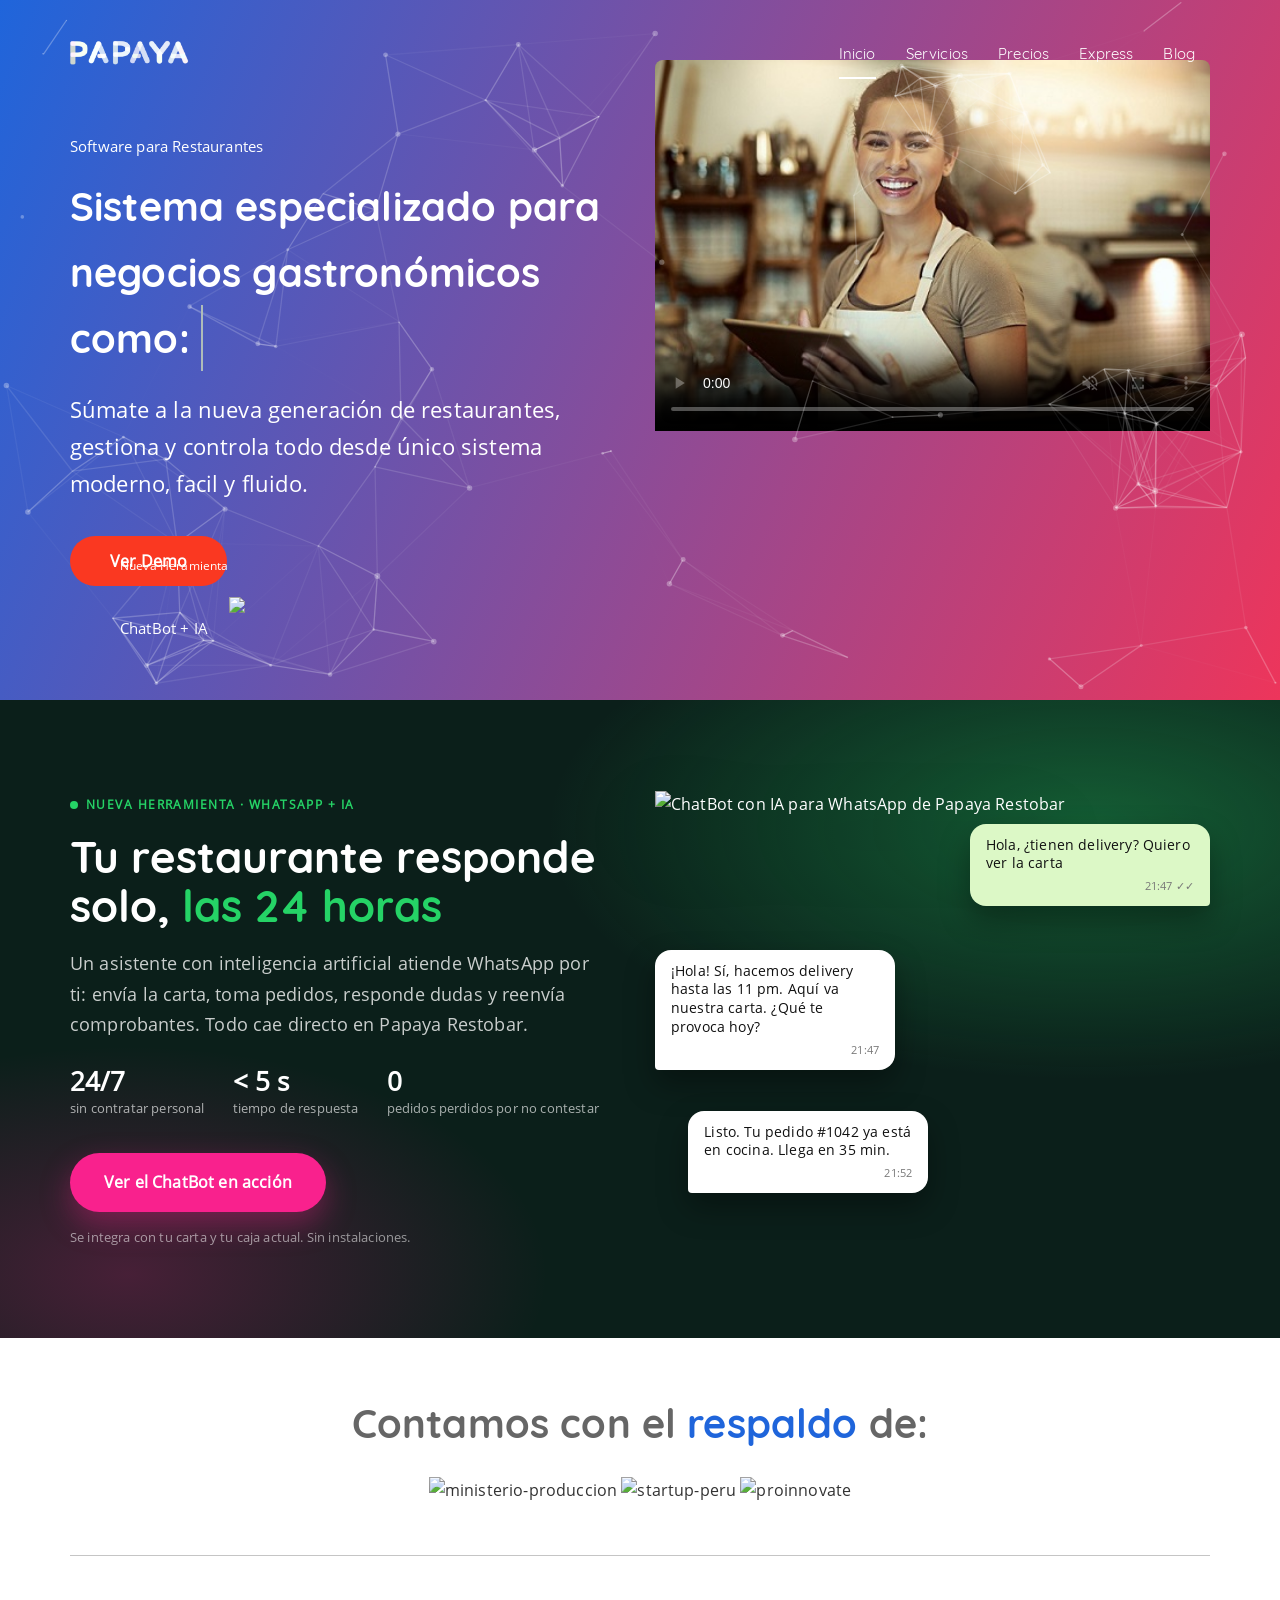
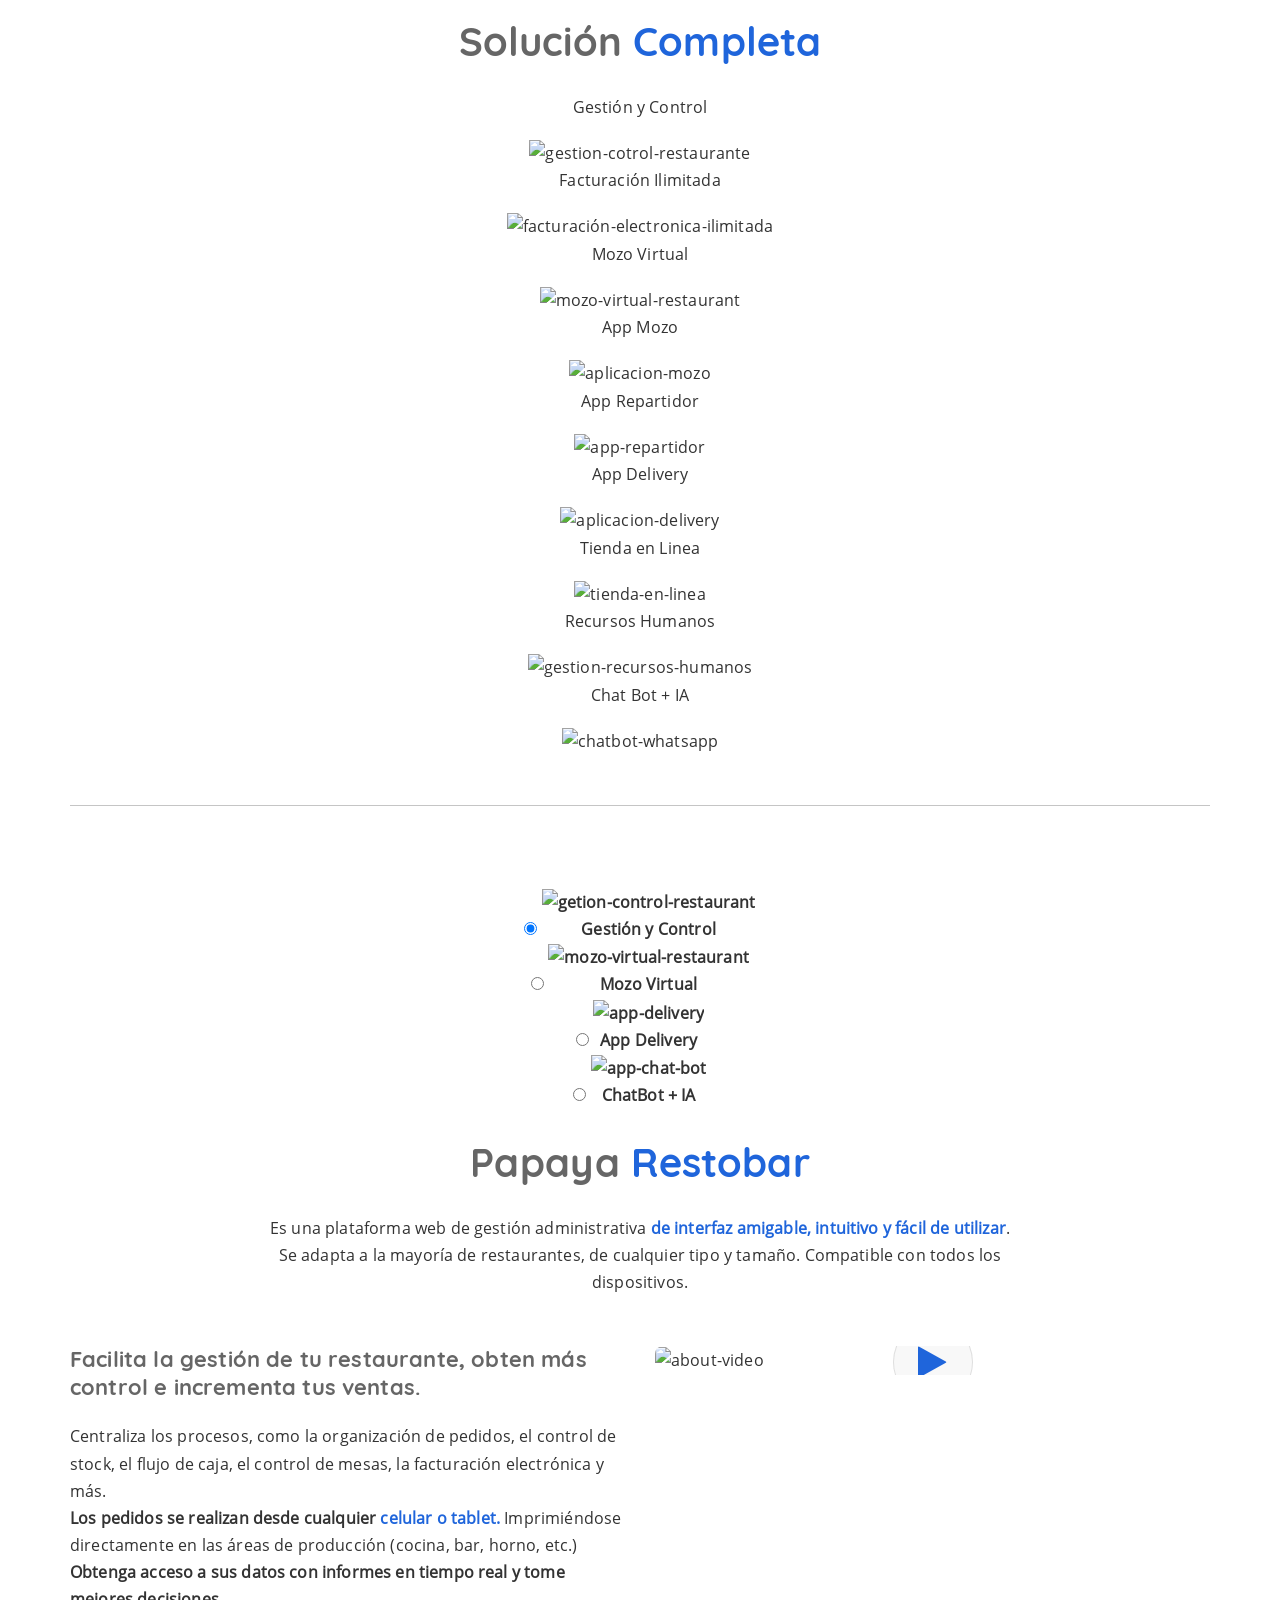
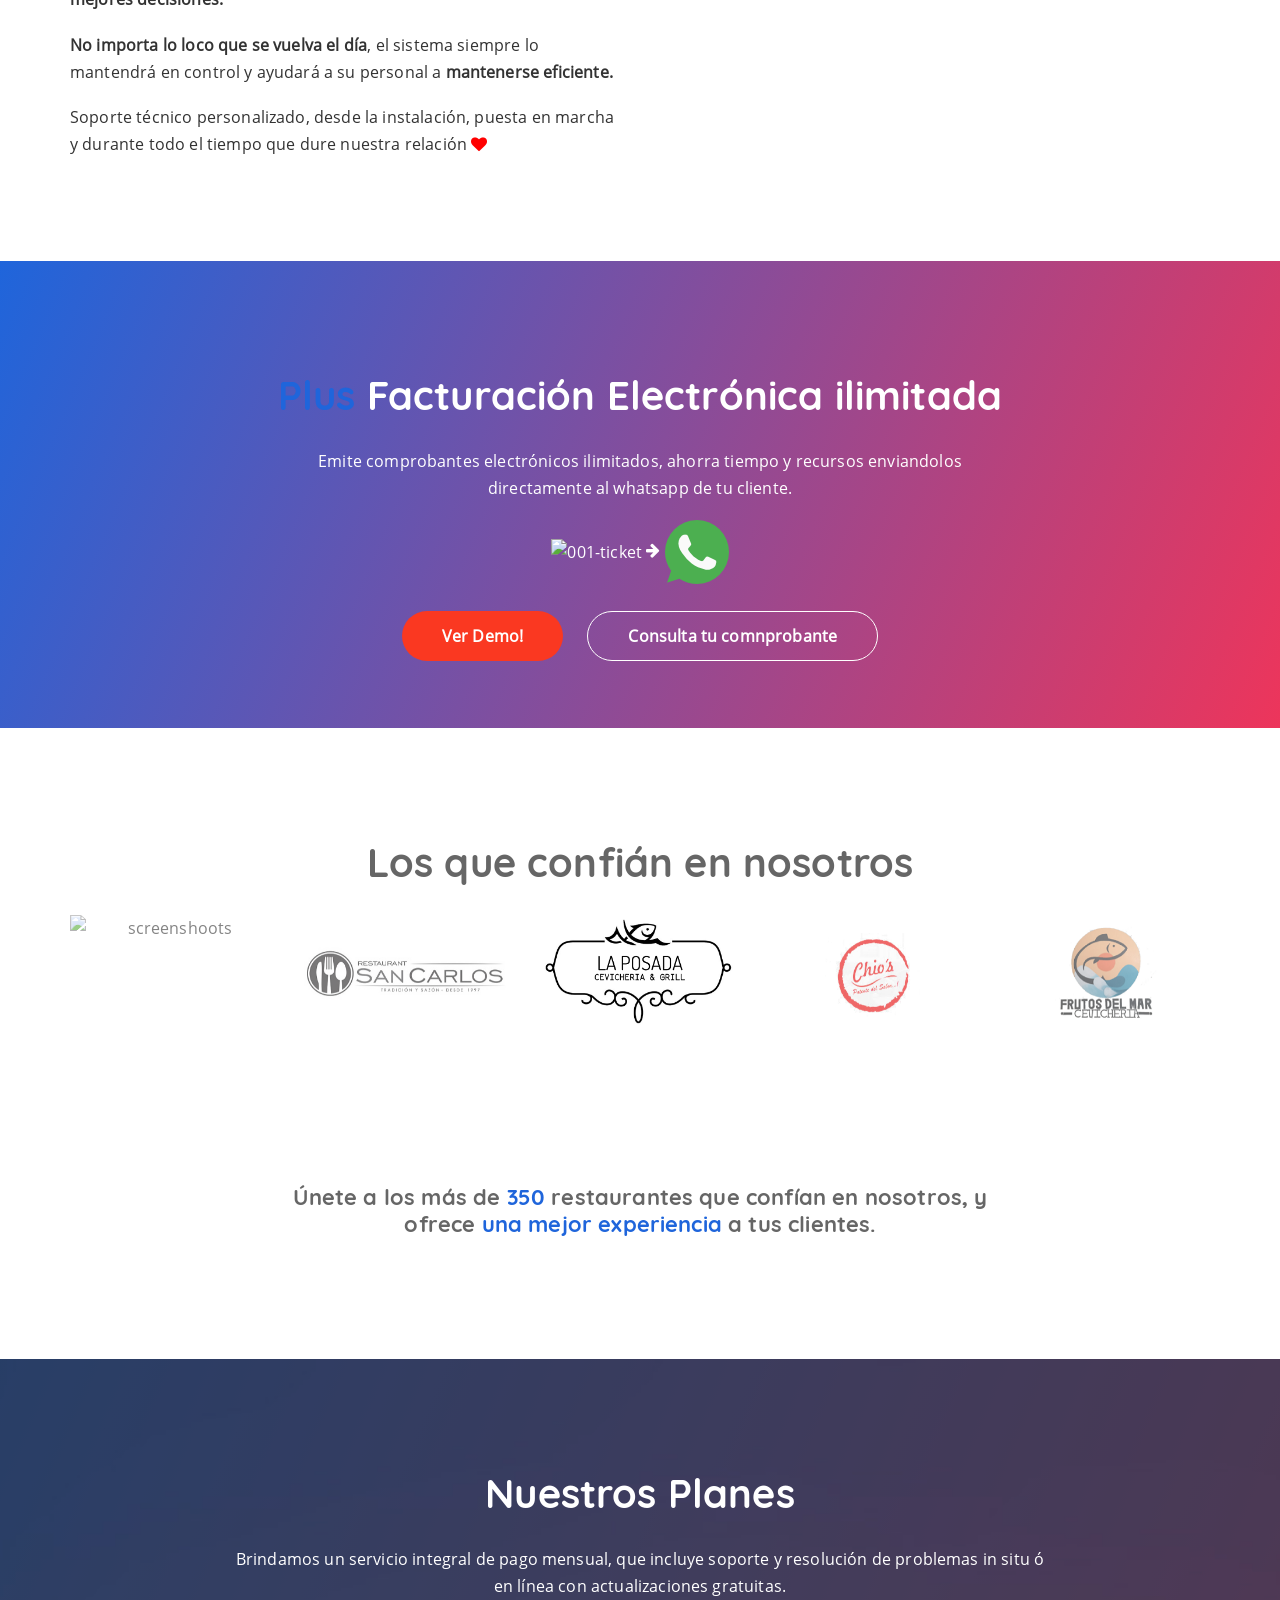
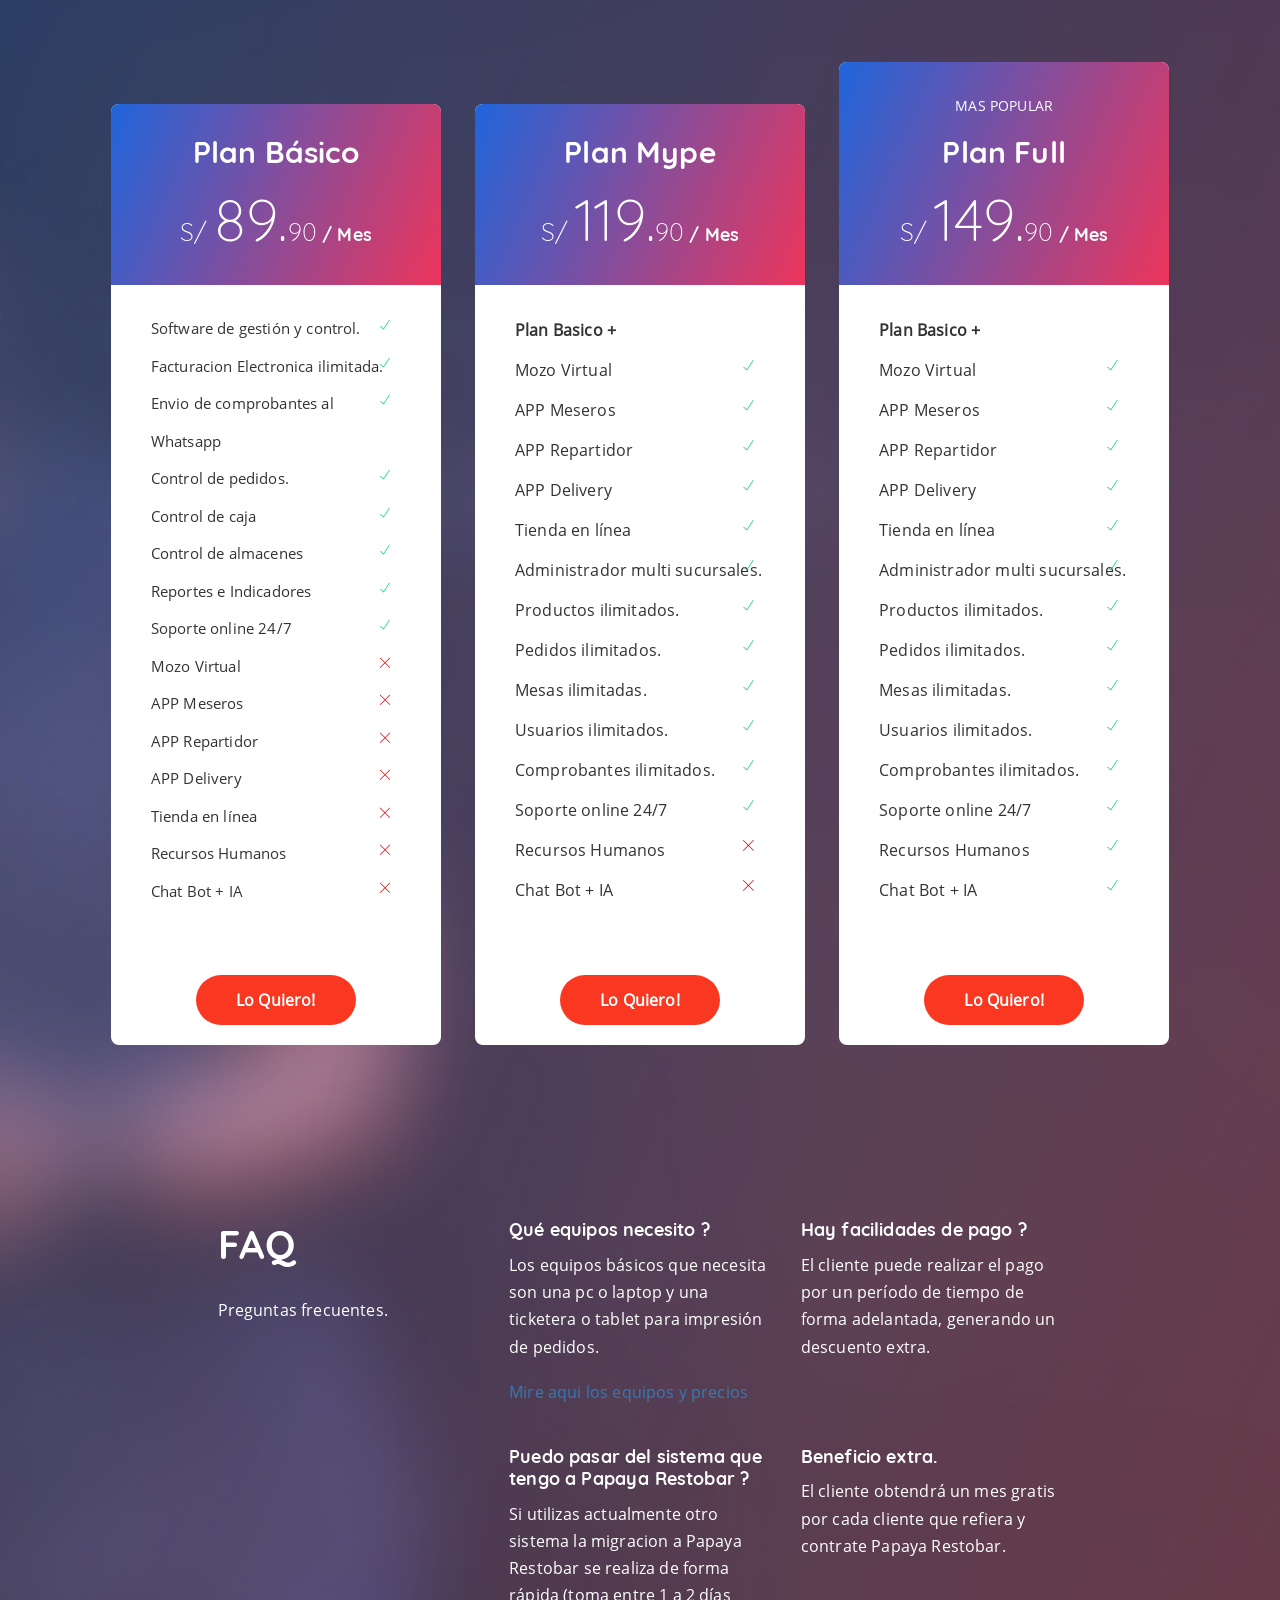
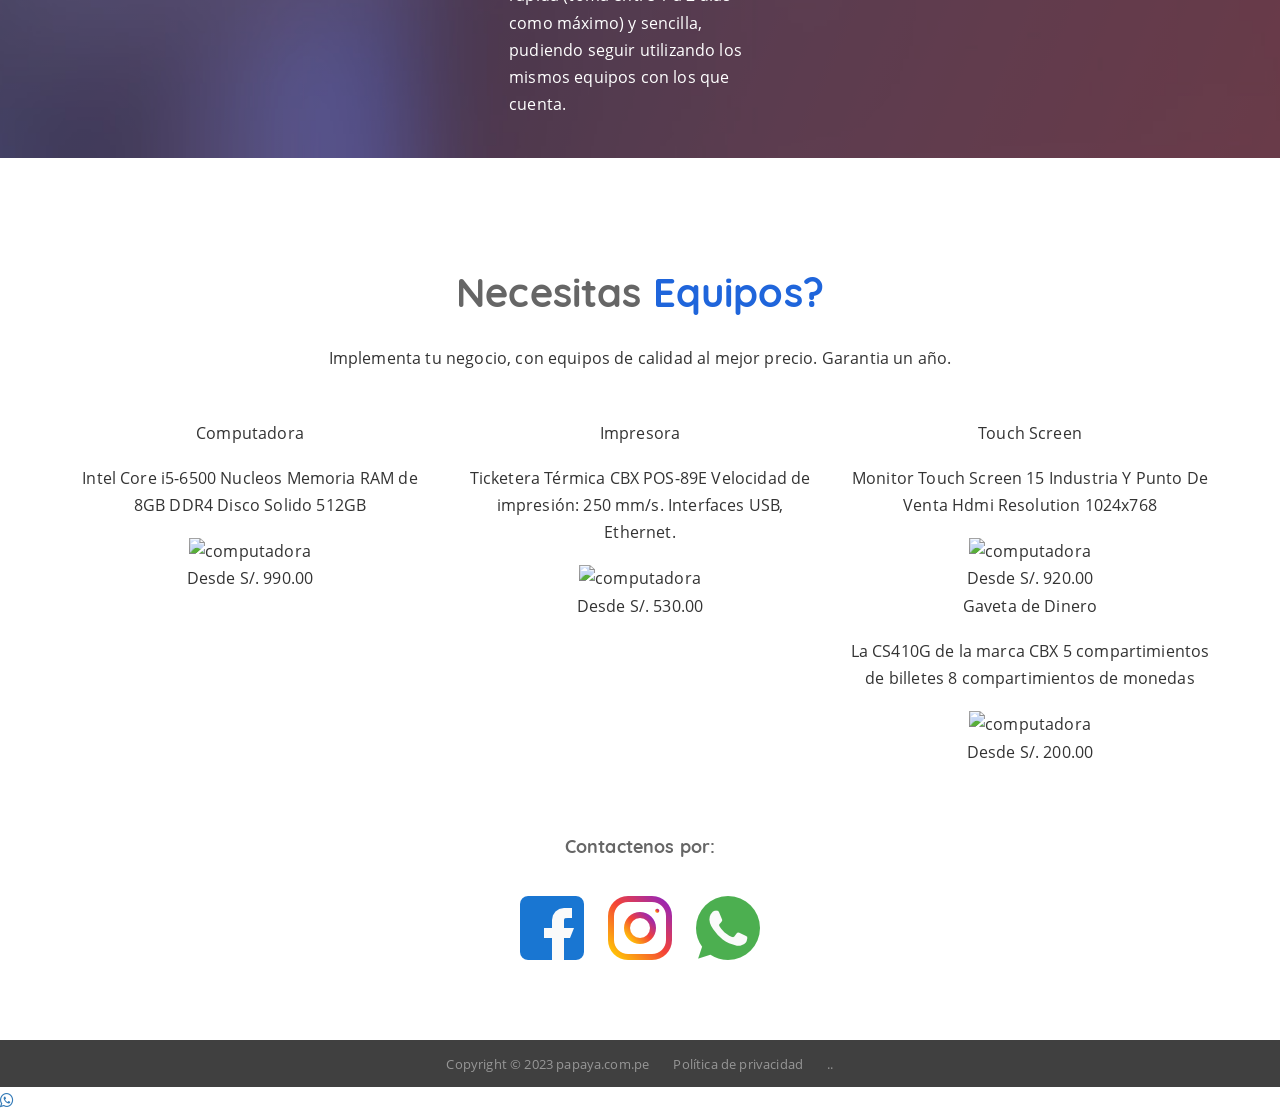
==== index.html @ 2a436586 "feat: seccion ChatBot + IA con banda oscura, burbujas de chat animadas y metricas" ====
<!DOCTYPE html>
<html>
	<head>

		<!-- Google Tag Manager -->
		<script>(function(w,d,s,l,i){w[l]=w[l]||[];w[l].push({'gtm.start':
		new Date().getTime(),event:'gtm.js'});var f=d.getElementsByTagName(s)[0],
		j=d.createElement(s),dl=l!='dataLayer'?'&l='+l:'';j.async=true;j.src=
		'https://www.googletagmanager.com/gtm.js?id='+i+dl;f.parentNode.insertBefore(j,f);
		})(window,document,'script','dataLayer','GTM-MK5BK7NT');</script>
		<!-- End Google Tag Manager -->

		<meta charset="utf-8">
		<meta name="viewport" content="width=device-width, initial-scale=1.0">
		<meta name="google-site-verification" content="HzWq5dty30oE9A1teLU0BH4duDPVedS4-Iz6e3QO3S8" />
		
		<link rel="icon" href="%sveltekit.assets%/favicon.png" />						

		<link rel="icon" href="/images/favicons/favicon.ico">

		<title>Software para Restaurante - Papaya.com.pe</title>
		
		<meta name="title" content="Software para restaurante | Facturacion Electronica | App mozo | App delivery | Mozo virtual | Kiosko autopedido | y más">
		<meta name="keywords" content="software para restaurantes con facturación electrónica, punto de venta, POS, software gastronómico, facturación electrónica, sistema para restaurantes, facturacion electronica, carta virtual, delivery, delivery por aplicacion, app delivery, app mozo, mozo virtual, kiosco de autopedido, sistema moderno de pedidos para restaurantes,software de gestión para pequeños restaurantes, software gestión restaurante eficiente, cómo aumentar ventas en restaurante,mejorar gestión restaurante,control de inventario restaurante,aumentar ventas restaurante,gestión fácil de restaurantes,sistema POS para restaurantes">
		<meta name="robots" content="index, follow, max-image-preview:large, max-snippet:-1, max-video-preview:-1">

		<link rel="canonical" href="https://papaya.com.pe/">
		<meta property="og:locale" content="es_ES">
		<meta property="og:type" content="website">
		
		<meta name="description" content="Software para restaurante con facturación electrónica. Llevamos innovación a tu negocio 🚀. Carta qr, mozo virtual, kiosco de autopedido, app delivery y más.">				

		<meta name="og:title" content="Software para restaurante | Facturacion Electronica | App mozo | App delivery | Mozo virtual | Kiosko autopedido | y más">
		<meta property="og:description" content="Software para restaurante con facturación electrónica. Llevamos innovación a tu negocio 🚀. Carta qr, mozo virtual, kiosco de autopedido, app delivery y más.">
		<meta property="og:url" content="https://papaya.com.pe/">
		<meta property="og:site_name" content="Papaya.com.pe">
		<meta property="og:image" content="https://blog.papaya.com.pe/_app/immutable/assets/softaware_restaurante-e99ee86c.png">
		<meta property="og:image:type" content="image/png">

		<meta name="twitter:card" content="summary_large_image">
		<meta name="twitter:title" content="Software para restaurantes">
		<meta property="twitter:description" content="Software para restaurante con facturación electrónica. Llevamos innovación a tu negocio 🚀. Carta qr, mozo virtual, kiosco de autopedido, app delivery y más.">

		<meta name="referrer" content="no-referrer-when-downgrade">
		<meta name="google" content="notranslate">

		<meta name="facebook-domain-verification" content="ho8kldp0l96i3l9vk3dkk3ulp222mu" />

		<link rel="dns-prefetch" href="//fonts.googleapis.com">
		<link href="https://fonts.gstatic.com" crossorigin="" rel="preconnect">
		<link rel="preconnect" href="https://fonts.googleapis.com">


		<!-- Fav Icon  -->
		<link rel="shortcut icon" href="images/favicon.png">
		<!-- Site Title  -->
		<!-- <title>Papaya.com.pe</title> -->
		<!-- Vendor Bundle CSS -->
		<link rel="stylesheet" href="assets/css/vendor.bundle.css">
		<!-- Custom styles for this template -->
		<link href="assets/css/style.css?ver=131" rel="stylesheet">
		<link href="assets/css/theme.css?ver=131" rel="stylesheet">

		<!--Start of Zendesk Chat Script-->
		<!-- <script type="text/javascript">
			window.$zopim || (function (d, s) {
				var z = $zopim = function (c) { z._.push(c) }, $ = z.s =
					d.createElement(s), e = d.getElementsByTagName(s)[0]; z.set = function (o) {
						z.set.
						_.push(o)
					}; z._ = []; z.set._ = []; $.async = !0; $.setAttribute("charset", "utf-8");
				$.src = "https://v2.zopim.com/?6MoDdYZdG0FERTnWQDVRisE914ANGRUE"; z.t = +new Date; $.
					type = "text/javascript"; e.parentNode.insertBefore($, e)
			})(document, "script");
		</script> -->
		<!--End of Zendesk Chat Script-->
	
		<!-- End Facebook Pixel Code -->

		<!-- Meta Pixel Code 23-->
		<script async>
		!function(f,b,e,v,n,t,s)
		{if(f.fbq)return;n=f.fbq=function(){n.callMethod?
		n.callMethod.apply(n,arguments):n.queue.push(arguments)};
		if(!f._fbq)f._fbq=n;n.push=n;n.loaded=!0;n.version='2.0';
		n.queue=[];t=b.createElement(e);t.async=!0;
		t.src=v;s=b.getElementsByTagName(e)[0];
		s.parentNode.insertBefore(t,s)}(window, document,'script',
		'https://connect.facebook.net/en_US/fbevents.js');
		fbq('init', '274087033714858');
		fbq('track', 'PageView');
		</script>
		<noscript><img height="1" width="1" style="display:none"
		src="https://www.facebook.com/tr?id=274087033714858&ev=PageView&noscript=1"
		/></noscript>
		<!-- End Meta Pixel Code -->

		<!-- Google tag (gtag.js) -->
		<script async src="https://www.googletagmanager.com/gtag/js?id=AW-11396108781">
		</script>
		<script>
		  window.dataLayer = window.dataLayer || [];
		  function gtag(){dataLayer.push(arguments);}
		  gtag('js', new Date());

		  gtag('config', 'AW-11396108781');
		</script>

		<!-- Event snippet for Website traffic conversion page -->
		<script>
		  gtag('event', 'conversion', {'send_to': 'AW-11396108781/S3T9CMPT1PIYEO2ji7oq'});
		</script>



		<!-- HelpDesk Papaya -->
     	<script 
			src="https://helpdesk.papaya.com.pe/widget-cdn/helpdesk.js"
			data-api-key="hd_pk_8abda91dc30bb2194b497814"
			data-backend="https://helpdesk.papaya.com.pe" defer>
		</script>
		<!-- End HelpDesk Papaya -->

		
	</head>
	<body class="overflow-scroll">
       	
       	<!-- Google Tag Manager (noscript) -->
		<noscript><iframe src="https://www.googletagmanager.com/ns.html?id=GTM-MK5BK7NT"
		height="0" width="0" style="display:none;visibility:hidden"></iframe></noscript>
		<!-- End Google Tag Manager (noscript) -->
		
		<div id="home" class="header-section section gradiant-background overflow-hidden">			
			<!-- <div class="video-foreground gradiant-background gradiant-overlay"></div> -->			
			<div id="particles-js" class="particles-container"></div>
			<div id="navigation" class="navigation is-transparent" data-spy="affix" data-offset-top="5">
				<nav class="navbar navbar-default">
					<div class="container">
						<!-- Brand and toggle get grouped for better mobile display -->
						<div class="navbar-header">
							<button type="button" class="navbar-toggle collapsed" data-toggle="collapse" data-target="#site-collapse-nav"
							 aria-expanded="false">
								<span class="sr-only">Toggle navigation</span>
								<span class="icon-bar"></span>
								<span class="icon-bar"></span>
								<span class="icon-bar"></span>
							</button>
							<a class="navbar-brand" href="#">
								<img class="logo logo-light" src="images/logo-white.png" alt="logo" title="logo"/>
								<img class="logo logo-color" src="images/logo.png" alt="logo" title="logo-color"/>
							</a>
						</div>
		
						<!-- Collect the nav links, forms, and other content for toggling -->
						<div class="collapse navbar-collapse font-secondary" id="site-collapse-nav">
							<ul class="nav nav-list navbar-nav navbar-right">
								<li><a class="nav-item" href="#home">Inicio</a></li>
								<li><a class="nav-item" href="#services">Servicios</a></li>
								<li><a class="nav-item" href="#pricing">Precios</a></li>
								<li><a class="nav-item" href="./express.html">Express</a></li>
								<li><a class="nav-item" href="https://blog.papaya.com.pe/blog">Blog</a></li>
								<!-- <li><a class="nav-item" href="#screenshots">Screenshots</a></li> -->
								<!-- <li><a class="nav-item" href="#pricing">Planes</a></li> -->
								<!-- <li><a class="nav-item" href="#team">Team</a></li> -->
								<!-- <li><a class="nav-item" href="#testimonial">Testimonios</a></li> -->
								<!-- <li><a class="nav-item" href="#pricing">Precios</a></li>
								<li><a class="nav-item" href="#contacts">Contacto</a></li> -->
								<!-- <li><a class="nav-item" href="#contacts">Contacto</a></li> -->
							</ul>
						</div><!-- /.navbar-collapse -->
					</div><!-- /.container -->
				</nav>
			</div><!-- .navigation -->
		
			<div class="header-content">
				<div class="container pt-60">
					<!-- <h3 style="color: #fff; margin-bottom:45px;">Nuestros Servicios</h3>
					<div class="row">
						<div class="col-md-4 pb-2">
							<img class="img-ini" src="images/im8.png" alt="header screen" />
						</div>
						<div class="col-md-4 pb-2">
							<img class="img-ini" src="images/im8-1.png" alt="header screen" />
						</div>
						<div class="col-md-4 pb-2">
							<img class="img-ini" src="images/im8-2.png" alt="header screen" />
						</div>
					</div>
					<div class="row">
						<div class="col-md-12 header-texts">
							<ul class="buttons">
								<li><a href="#contacts" class="button wow fadeInUp nav-item" data-wow-duration=".5s" data-wow-delay=".6s">Contactar</a></li>
								<li><a href="./consulta.comprobante.html" class="button button-border button-transparent wow fadeInUp" data-wow-duration=".5s" data-wow-delay=".9s">Consulta tu comprobante electronico</a></li>
							</ul>
						</div>
					</div> -->
					<div class="row">
						<div class="col-md-6">
							<div class="header-texts">
								<p class="fs-15 fw-900 m-0 m-badge warning">Software para Restaurantes</p>
								<h2 class="cd-headline clip is-full-width wow fadeInUp" data-wow-duration=".4s">
									<span>Sistema especializado para</span>
									<!-- <span>Solución integral para</span> -->
									<span>negocios gastronómicos</span><br>
									<span>como:</span>
									<span class="cd-words-wrapper">
										<b class="is-visible">Restaurantes</b>
										<b>Pollerias</b>
										<b>Cevicherias</b>
										<b>Chifas</b>
										<b>Cafeterias</b>
										<b>Juguerias</b>
										<b>Bares</b>
										<b>Heladerias</b>
										<b>Entre otros</b>
									</span>
								</h2>
								<!-- <p class="lead wow fadeInUp fs-20" data-wow-duration=".5s" data-wow-delay=".3s">Gestiona tu negocio de manera fácil y practica, hablamos tu idioma. Software hecho por restauranteros para restauranteros.</p> -->
								<p class="lead wow fadeInUp fs-20" data-wow-duration=".5s" data-wow-delay=".3s">Súmate a la nueva generación de restaurantes, gestiona y controla todo desde único sistema moderno, facil y fluido.</p>

								<div class="div-boton-principal">
									<ul class="buttons">
										<li><a href="./demo-registro.html" class="button wow fadeInUp nav-item" data-wow-duration=".5s" data-wow-delay=".6s">Ver Demo</a></li>										
									</ul>

									<!-- nuevo servicio -->
									<a href="https://demo.papaya.com.pe/chatbot" style="margin-top: -50px; padding-left: 50px; display: flex; align-items: center; text-decoration: none;">			
										<div>
											<p class="fs-12 fw-900 m-0 m-badge primary">Nueva Heramienta</p>
											<br>
											<p class="fs-15 fw-900 m-0 m-badge warning">ChatBot + IA</p>
										</div>																	
										<img src="./images/rob2.png">
									</a>
								</div>
							</div>
						</div>						
						<div class="col-md-6 header-video">								
							<div class="video wow fadeInRight nav-item" data-wow-duration=".8s" data-wow-delay=".6s">
								<!-- <img src="images/about-video.jpg" alt="about-video" /> -->
								<!-- <div class="video-overlay gradiant-background"></div> -->
								<!-- <a href="https://www.youtube.com/watch?v=75YAHZyg_i4" class="video-play" data-effect="mfp-3d-unfold"><i class="fa fa-play"></i></a> -->
								<video width="100%" height="" controls="" poster="images/about-video.jpg" autoplay muted>
									<source src="./assets/video/papaya-soft.mp4" type="video/mp4; codecs="avc1.42E01E, mp4a.40.2"">
							  	</video>
							</div>

							<!-- <div class="wow fadeInRight img-mobile1" data-wow-duration=".8s" data-wow-delay=".6s">
								<img src="images/mobile1.png" class="xCursor" onclick="goExpres()" alt="header screen" />
								
							</div>							 -->
						</div> 						
					</div>

				</div>
			</div>

		</div><!-- .header-section -->

		<!-- chatbot destacado -->
		<style>
			#chatbot-ia{position:relative;overflow:hidden;background:#0b1f1a;background-image:radial-gradient(900px 420px at 85% 20%,rgba(37,211,102,.35),transparent 60%),radial-gradient(700px 380px at 10% 90%,rgba(249,33,141,.25),transparent 60%);color:#fff;padding:90px 0}
			#chatbot-ia .cb-kicker{display:inline-flex;align-items:center;gap:8px;font-size:12px;font-weight:800;letter-spacing:.12em;text-transform:uppercase;color:#25d366;margin-bottom:18px}
			#chatbot-ia .cb-kicker i{width:8px;height:8px;border-radius:50%;background:#25d366;box-shadow:0 0 0 0 rgba(37,211,102,.7);animation:cb-pulse 1.8s infinite}
			@keyframes cb-pulse{70%{box-shadow:0 0 0 10px rgba(37,211,102,0)}100%{box-shadow:0 0 0 0 rgba(37,211,102,0)}}
			#chatbot-ia h2{color:#fff;font-size:44px;line-height:1.1;font-weight:800;margin:0 0 18px}
			#chatbot-ia h2 span{color:#25d366}
			#chatbot-ia .cb-lead{font-size:18px;color:rgba(255,255,255,.78);max-width:520px;margin:0 0 28px}
			#chatbot-ia .cb-stats{display:flex;gap:28px;flex-wrap:wrap;margin:0 0 32px;padding:0;list-style:none}
			#chatbot-ia .cb-stats strong{display:block;font-size:26px;font-weight:800;color:#fff;line-height:1}
			#chatbot-ia .cb-stats span{font-size:13px;color:rgba(255,255,255,.65)}
			#chatbot-ia .cb-cta{display:inline-block;background:#f9218d;color:#fff;font-weight:700;padding:16px 34px;border-radius:40px;box-shadow:0 12px 30px rgba(249,33,141,.35);transition:transform .2s,box-shadow .2s}
			#chatbot-ia .cb-cta:hover{transform:translateY(-2px);box-shadow:0 18px 40px rgba(249,33,141,.45);color:#fff}
			#chatbot-ia .cb-sub{display:block;margin-top:14px;font-size:13px;color:rgba(255,255,255,.55)}
			#chatbot-ia .cb-visual{position:relative;min-height:420px}
			#chatbot-ia .cb-visual img{position:relative;z-index:2;max-width:100%;filter:drop-shadow(0 30px 40px rgba(0,0,0,.45))}
			#chatbot-ia .cb-bubble{position:absolute;z-index:3;background:#fff;color:#111;border-radius:16px;padding:12px 16px;font-size:14px;line-height:1.35;max-width:240px;box-shadow:0 14px 30px rgba(0,0,0,.35);animation:cb-float 5s ease-in-out infinite}
			#chatbot-ia .cb-bubble.me{background:#dcf8c6;border-bottom-right-radius:4px;right:0;top:8%}
			#chatbot-ia .cb-bubble.bot{border-bottom-left-radius:4px;left:0;top:38%;animation-delay:-2.5s}
			#chatbot-ia .cb-bubble.bot2{border-bottom-left-radius:4px;left:6%;bottom:4%;animation-delay:-1.2s}
			#chatbot-ia .cb-bubble small{display:block;margin-top:6px;font-size:11px;color:#777;text-align:right}
			@keyframes cb-float{0%,100%{transform:translateY(0)}50%{transform:translateY(-8px)}}
			@media (max-width:991px){#chatbot-ia{padding:60px 0}#chatbot-ia h2{font-size:32px}#chatbot-ia .cb-visual{margin-top:40px;min-height:360px}}
		</style>
		<div class="section" id="chatbot-ia">
			<div class="container">
				<div class="row tab-center mobile-center">
					<div class="col-md-6">
						<p class="cb-kicker"><i></i> Nueva herramienta · WhatsApp + IA</p>
						<h2>Tu restaurante responde<br>solo, <span>las 24 horas</span></h2>
						<p class="cb-lead">Un asistente con inteligencia artificial atiende WhatsApp por ti: envía la carta, toma pedidos, responde dudas y reenvía comprobantes. Todo cae directo en Papaya Restobar.</p>
						<ul class="cb-stats">
							<li><strong>24/7</strong><span>sin contratar personal</span></li>
							<li><strong>&lt; 5 s</strong><span>tiempo de respuesta</span></li>
							<li><strong>0</strong><span>pedidos perdidos por no contestar</span></li>
						</ul>
						<a href="https://demo.papaya.com.pe/chatbot" class="cb-cta wow fadeInUp" data-wow-duration=".5s">Ver el ChatBot en acción</a>
						<span class="cb-sub">Se integra con tu carta y tu caja actual. Sin instalaciones.</span>
					</div><!-- .col -->
					<div class="col-md-6">
						<div class="cb-visual wow fadeInRight" data-wow-duration=".6s">
							<div class="cb-bubble me">Hola, ¿tienen delivery? Quiero ver la carta<small>21:47 ✓✓</small></div>
							<img src="images/bot-wsp.png" alt="ChatBot con IA para WhatsApp de Papaya Restobar" />
							<div class="cb-bubble bot">¡Hola! Sí, hacemos delivery hasta las 11 pm. Aquí va nuestra carta. ¿Qué te provoca hoy?<small>21:47</small></div>
							<div class="cb-bubble bot2">Listo. Tu pedido #1042 ya está en cocina. Llega en 35 min.<small>21:52</small></div>
						</div>
					</div><!-- .col -->
				</div>
			</div>
		</div><!-- #chatbot-ia -->
		<!-- <div class="svg-curve">
			<svg xmlns="http://www.w3.org/2000/svg" xmlns:xlink="http://www.w3.org/1999/xlink" version="1.1" id="Layer_1" x="0px" y="0px" viewBox="0 0 1920 242.6" style="enable-background:new 0 0 1920 242.6;" xml:space="preserve" class="svg replaced-svg">
				<style type="text/css">
					.st0{fill:#FFFFFF;}
					.st1{fill:none;}
				</style>
				<path class="st0" d="M1920,10.5v192.1H0v-27.9C171.3,122.8,367.9,89,589.6,113.4C923.1,149.9,1014.7,43,1239.7,7  c224.9-35.9,442.2,77.7,576.1,75.6C1853.2,82,1888,78,1920,70.5z"></path>
				<rect x="-1036" y="-829.4" class="st1" width="1920" height="137.6"></rect>
				<rect x="-1136" y="-829.4" class="st1" width="2446" height="380"></rect> -->
			<!-- </svg>			 -->
		</div>


		<!-- contamos con el repaldo  -->		
		<div class="container tab-fix">
				<div class="text-center" style="padding: 60px 0 50px; border-bottom: 1px solid #c5c5c5;">
					<div class="row">
						<div class="col-md-8 col-md-offset-2">
							<h2 class="heading">Contamos con el <span>respaldo</span> de:</h2>
							<div class="content-img-respaldo">							
								<img class="img-repaldo" src="./images/PRODUCE.png" alt="ministerio-produccion" title="ministerio-produccion">
								<img class="img-repaldo" src="./images/sup.png" alt="startup-peru" title="startup-peru">
								<img class="img-repaldo" src="./images/PI.png" alt="proinnovate" title="proinnovate">
							</div>
						</div>
						<br>
					</div>
				</div><!-- .section-head -->
		</div>
		<!-- resplado -->
		
		
		<!-- Start .about-section  -->
		<div id="services">
			<div class="container tab-fix">
				<div class="section-head text-center" style="padding: 60px 0 50px; border-bottom: 1px solid #c5c5c5;">
					<div class="row">
						<!-- <div class="col-md-8 col-md-offset-2">
							<h2 class="heading">Solución <span>Completa</span></h2>
							<img src="./images/softaware_restaurante.png" alt="software-restaurante" title="software-restaurante">
						</div> -->

						<div class="col-md-8 col-md-offset-2">
							<h2 class="heading">Solución <span>Completa</span></h2>
							<div class="content-services">
								<div class="item-services">
									<p class="title">Gestión y Control</p>
									<img src="./images/services-control.png" alt="gestion-cotrol-restaurante" title="gestion-cotrol-restaurante">
								</div>

								<div class="item-services">
									<p class="title">Facturación Ilimitada</p>
									<img src="./images/services-facturacion-1.png" alt="facturación-electronica-ilimitada" title="facturación-electronica-ilimitada">
								</div>

								<div class="item-services">
									<p class="title">Mozo Virtual</p>
									<img src="./images/services-mozo-virtual-1.png" alt="mozo-virtual-restaurant" title="mozo-virtual-restaurant">
								</div>

								<div class="item-services">
									<p class="title">App Mozo</p>
									<img src="./images/services-app-mozo.png" alt="aplicacion-mozo" title="aplicacion-mozo">
								</div>

								<div class="item-services">
									<p class="title">App Repartidor</p>
									<img src="./images/services-app-repartidor.png" alt="app-repartidor" title="app-repartidor">
								</div>

								<div class="item-services">
									<p class="title">App Delivery</p>
									<img src="./images/services-app-delivery-1.png" alt="aplicacion-delivery" title="aplicacion-delivery">
								</div>

								<div class="item-services">
									<p class="title">Tienda en Linea</p>
									<img src="./images/services-tienda-linea.png" alt="tienda-en-linea" title="tienda-en-linea">
								</div>

								<div class="item-services">
									<p class="title">Recursos Humanos</p>
									<img src="./images/services-rr-hh.png" alt="gestion-recursos-humanos" title="gestion-recursos-humanos">
								</div>

								<div class="item-services">
									<p class="title">Chat Bot + IA</p>
									<img src="./images/services-chat-bot.png" alt="chatbot-whatsapp" title="chatbot-whatsapp">
								</div>

							</div>
						</div>
						<br>
					</div>
				</div><!-- .section-head -->
			</div>
			<br><br><br>

			<div class="container tab-fix">
				<div class="text-center">
					<div class="row">
						<div class="container tab-fix">
							
							<div class="wrapper-tabs">
								<div class="tabs">
								  <div class="tab" onclick="openTab('restobar')">
										<input type="radio" name="css-tabs" id="tab-1" checked class="tab-switch">
									  	<label for="tab-1" class="tab-label">	
											<div>
												<img src="./images/getion-control.png" alt="getion-control-restaurant" title="getion-control-restaurant">												
												<p class="heading">Gestión y Control</p>		
											</div>
										</label>										
								  </div>
								  <div class="tab" onclick="openTab('mozo-virtual')">									
									<input type="radio" name="css-tabs" id="tab-2" class="tab-switch">
									<label for="tab-2" class="tab-label">	
										<div>
											<img src="./images/mozo-virtual.png" alt="mozo-virtual-restaurant" title="mozo-virtual-restaurant">
											<p class="heading">Mozo Virtual</p>
										</div>										
									</label>
								  </div>
								  <div class="tab" onclick="openTab('app-delivery')">									
									<input type="radio" name="css-tabs" id="tab-3" class="tab-switch">
									<label for="tab-3" class="tab-label">	
										<div>
											<img src="./images/app-delivery.png" alt="app-delivery" title="app-delivery">
											<p class="heading">App Delivery</p>
										</div>										
									</label>								
								  </div>
								  <div class="tab" onclick="openTab('app-chat-bot')">									
									<input type="radio" name="css-tabs" id="tab-4" class="tab-switch">
									<label for="tab-4" class="tab-label">	
										<div>
											<img src="./images/001-chat.png" alt="app-chat-bot" title="app-chat-bot">
											<p class="heading">ChatBot + IA</p>
										</div>										
									</label>								
								  </div>
								</div>								
							</div>

						</div>
						<br>
					</div>
				</div><!-- .section-head -->
			</div>

			<!-- restobar -->
			<div class="about-section section white-bg content-tab" id="restobar">
				<div class="container tab-fix">
					<div class="text-center pb-50">
						<div class="row">
							<div class="col-md-8 col-md-offset-2">
								<h2 class="heading">Papaya <span>Restobar</span></h2>
								<p class="heading">Es una plataforma web de gestión administrativa <span class="fw-600">de interfaz amigable, intuitivo y fácil de utilizar</span>. Se adapta a la mayoría de restaurantes, de cualquier tipo y tamaño. Compatible con todos los dispositivos.
							</div>
							<br>
						</div>
					</div><!-- .section-head -->
					<div class="row tab-center mobile-center">
						<div class="col-md-6">
							<div class="txt-entry">
								<h3>Facilita la gestión de tu restaurante, obten más control e incrementa tus ventas.</h3>
								<!-- <p>Somos un software intuitivo y facil de utilizar, que te permite gestionar y controlar todo desde un solo lugar.</p> -->
								<!-- <p class="fw-600">Reduce tiempos de espera, evita errores y haz fluir tu negocio.</p> -->

								<ul class="ul-point">
									<li>Centraliza los procesos, como la organización de pedidos, el control de stock, el flujo de caja, el control de mesas, la facturación electrónica y más.</li>
									<!-- <li>Simplifica la gestión de tu restaurante, reduce las pérdidas de tiempo y reduce los errores.</li>									 -->
									<li><p><span class="fw-600 heading">Los pedidos se realizan desde cualquier <span>celular o tablet.</span></span> Imprimiéndose directamente en las áreas de producción (cocina, bar, horno, etc.)</p></li>
									<li><strong>Obtenga acceso a sus datos con informes en tiempo real y tome mejores decisiones.</strong></li>
								</ul>
								
								<!-- <h3>Qué necesito?</h3>							
								<p>Lo único que necesita, es una computadora o laptop y una impresora de tickets donde se imprimirán los pedidos y los comprobantes electrónicos.</p> -->

								<p><strong>No importa lo loco que se vuelva el día</strong>, el sistema siempre lo mantendrá en control y ayudará a su personal a <strong>mantenerse eficiente.</strong></p>
								<!-- <p><span class="fw-600">Los pedidos se realizan desde cualquier celular o tablet.</span> Imprimiéndose directamente en las áreas de producción (cocina, bar, horno, etc.)</p>								 -->
								
								<!-- <p>Actualizaciones gratuitas: Papaya restobar es un software con soporte continuo y en constante evolución, actualizando mejorando y agregando características. Con la misión de que el sistema sea practico y fácil de usar.</p> -->
								<p>Soporte técnico personalizado, desde la instalación, puesta en marcha y durante todo el tiempo que dure nuestra relación <i class="fa fa-heart" style="color: red;"></i> </p>							
								<!-- <a href="#contacts" class="button nav-item">Contactanos</a> -->
								<br><br>
							</div>
						</div><!-- .col -->
						<div class="col-md-6">
							<div class="video wow fadeInRight video-tab" data-wow-duration=".5s">
								<img src="images/escenario5.jpg" alt="about-video" title="about-video" />
								<!-- <div class="video-overlay gradiant-background"></div> -->
								<a href="https://www.youtube.com/watch?v=75YAHZyg_i4" class="video-play" data-effect="mfp-3d-unfold"><i class="fa fa-play"></i></a>
							</div>
						</div>						
					</div><!-- .row -->
				</div><!-- .container -->
			</div><!-- .about-section  -->


			<!-- mozo virtual -->
			<div class="about-section section content-tab" id="mozo-virtual" style="display:none">
				<div class="container tab-fix">
					<div class="text-center pb-50">
						<div class="row">
							<div class="col-md-8 col-md-offset-2">
								<h2 class="heading">Papaya <span>Mozo Virtual</span></h2>
								<p>Con el servicio de Mozo Virtual tus clientes entran a tu local, escanean el codigo qr de mesa, ven la carta en su celular, hacen su pedido, ven su cuenta, pagan y califican su experiencia. Todo desde su celular y de manera fácil, practica y segura.</p>		
							</div>
						</div>
					</div><!-- .section-head -->
					<div class="row tab-center mobile-center">
						<div class="col-md-6">
							<div class="txt-entry">
								<h3>Lleva innovación a tu negocio y súmate a la próxima generación de restaurantes.</h3>							
								<p>
									Tus clientes no perderán mas tiempo esperando ver la carta, para recién pedir, o levantar la mano para pedir algo mas o pedir la cuenta infinitas veces porque el mozo no llega a verlos.</p>	
								
								<p><strong>Cumple con todos los protocolos de bioseguridad.</strong>
									Mejora tus procesos de atención, elimina los tiempos de espera, optimiza tus costos operativos y mejora la experiencia de tu cliente.</p>				
									<br>			
								<div class="div-content-img-mini">
									<div class="div-img-mini">
										<img src="images/001-man.png" alt="protocolos" title="protocolos">
										<p class="fs-11">Protocolos</p>
									</div>
									<div class="div-img-mini">
										<img src="images/004-qr.png" alt="carta-virtual" title="carta-virtual">
										<p class="fs-11">Carta Virtual</p>
									</div>
									<div class="div-img-mini">
										<img src="images/003-project.png" alt="sin-tiempo-de-esperas" title="sin-tiempo-de-esperas">
										<p class="fs-11">Sin tiempo de esperas</p>
									</div>
									<div class="div-img-mini">
										<img src="images/008-google.png" alt="idiomas" title="idiomas">
										<p class="fs-11">Carta en varios idiomas.</p>
									</div>							
									<div class="div-img-mini">
										<img src="images/005-print.png" alt="imprision-directa" title="imprision-directa">
										<p class="fs-11">Imprisión directa.</p>
									</div>			
									<div class="div-img-mini">
										<img src="images/006-bars.png" alt="encuesta" title="encuesta">
										<p class="fs-11">Encuesta de satisfacción.</p>
									</div>
									<div class="div-img-mini">
										<img src="images/007-smile.png" alt="satisfechos" title="satisfechos">
										<p class="fs-11">Clientes satisfechos.</p>
									</div>
									<div class="div-img-mini">
										<img src="images/001-tarjeta-de-credito.png" alt="tarjetas" title="tarjetas">
										<p class="fs-11">Acepta todas las tarjetas.</p>										
									</div>
								</div>
							</div>
						</div><!-- .col -->
						<div class="col-md-6">
							<div class="video wow fadeInRight video-tab" data-wow-duration=".5s">
								<img src="images/video-2.jpg" alt="about-video" title="about-video"/>
								<a href="https://www.youtube.com/watch?v=7LQv-dDpTu4" class="video-play" data-effect="mfp-3d-unfold"><i class="fa fa-play"></i></a>
							</div>
						</div>						
					</div><!-- .row -->
				</div><!-- .container -->
			</div><!-- .about-section  -->


			<!-- delivery -->
			<div class="about-section section content-tab" id="app-delivery" style="display:none">
				<div class="container">
					<div class="text-center pb-50">
						<div class="row">
							<div class="col-md-8 col-md-offset-2">
								<h2 class="heading">Papaya <span>Express</span></h2>
								<p class="heading"><span class="fw-600">Tu Tienda en Linea.</span> Expande la cobertura de tus deliveries e incrementa tus ventas en tu ciudad. Papaya Express servicio de delivery por aplicación. </p>	
							</div>
						</div>
					</div>
					<div class="row tab-center mobile-center">
						<div class="col-md-6">
							<div class="txt-entry">
								<h3>Llega a más clientes y aumenta tus ventas.</h3>							
								<p>
									Potencia y digitaliza tu propio canal de venta en línea. Brinda a tus clientes la posibilidad de hacer sus pedidos delivery desde donde se encuentren. Haciendo que la experiencia de pedir por delivery sea más agradable.</p>
								
								<p><strong>Optimiza tus deliveries</strong>
									Mantente al día con la información de tus ventas y desempeño operativo. Realiza el seguimiento de tus pedidos y la ubicación de los repartidores en tiempo real.</p>				
											
									<p>
										Permite que tus clientes realicen <strong>reservas en línea</strong>. Lleva el control exacto de la disponibilidad de tu local.
									</p>
								<div class="wow fadeInLeft" data-wow-duration=".5s">
									<img class="img-ini" src="images/im8-2.png" alt="header screen" />
								</div>
							</div>
						</div><!-- .col -->
						<div class="col-md-6">
							<div class="video wow fadeInRight video-tab" data-wow-duration=".5s">
								<img src="images/video-3.jpg" alt="about-video" title="about-video"/>
								<a href="https://www.youtube.com/watch?v=qcSteagea0w" class="video-play" data-effect="mfp-3d-unfold"><i class="fa fa-play"></i></a>
								<!-- <div class="video-overlay gradiant-background"></div> -->
								<!-- <img class="img-ini" src="images/im8-2.png" alt="header screen" /> -->
							</div>
						</div>
					</div><!-- .row -->
				</div><!-- .container  -->
			</div><!-- .contact-section  -->


			<!-- chatbot -->
			<div class="about-section section content-tab" id="app-chat-bot" style="display:none">
				<div class="container">
					<div class="text-center pb-50">
						<div class="row">
							<div class="col-md-8 col-md-offset-2">
								<h2 class="heading">Papaya <span>ChatBot + IA</span></h2>
								<p class="heading"><span class="fw-600">Automatiza tu atención.</span> Ahorra tiempo y recursos genera más ventas automatizando conversaciones con IA en <span>WhatsApp</span></p>	
							</div>
						</div>
					</div>
					<div class="row tab-center mobile-center">
						<div class="col-md-6">
							<div class="txt-entry">
								<h3>Sin Esperas: Respuestas al Instante por WhatsApp con el Chatbot.</h3>							
								<p>
									Te presentamos nuestro chatbot con IA para atención al cliente vía WhatsApp, una herramienta esencial para tu restaurante. Automatiza la atención al cliente, ofreciendo respuestas rápidas y precisas las 24/7, mejorando la experiencia del cliente y optimizando el servicio.</p>
								
								<p><strong>Inteligencia Artificial al Servicio de tu negocio.</strong>
									Este asistente virtual agiliza la toma de pedidos, envía la carta al instante, responde a consultas detalladas sobre platos y horarios, y reenvía comprobantes que su cliente solicite. La potencia de la inteligencia artificial asegura respuestas rápidas y precisas, mejorando la experiencia del cliente y contribuyendo al crecimiento continuo de tu negocio.</p>				
											
									<p>
										<strong>Súmate a la nueva generación de restaurantes</strong>
									</p>
								<div class="wow fadeInLeft" data-wow-duration=".5s">
									<img src="images/services-chat-bot.png" alt="chatbot-whatsapp" />
								</div>
							</div>
						</div><!-- .col -->
						<div class="col-md-6">
							<div class="video wow fadeInRight video-tab" data-wow-duration=".5s">
								<img src="images/bot-wsp.png" alt="about-video" title="about-video"/>
								<!-- <a href="https://www.youtube.com/watch?v=qcSteagea0w" class="video-play" data-effect="mfp-3d-unfold"><i class="fa fa-play"></i></a> -->
								<!-- <div class="video-overlay gradiant-background"></div> -->
								<!-- <img class="img-ini" src="images/im8-2.png" alt="header screen" /> -->
							</div>
						</div>
					</div><!-- .row -->
				</div><!-- .container  -->
			</div><!-- .contact-section  -->


			<!-- plus facturacion -->
			<div id="features" class="features-section section gradiant-background" id="restobar" class="content-tab">
				<div class="container tab-fix">
					<div class="section-head heading-light text-center">
						<div class="row">
							<div class="col-md-8 col-md-offset-2">
								<h2 class="heading heading-light"><span class="m-badge warning">Plus</span> Facturación Electrónica ilimitada</h2>
								<p>Emite comprobantes electrónicos ilimitados, ahorra tiempo y recursos enviandolos directamente al whatsapp de tu cliente.</p>
								<div class="d-flex">
									<img src="./images/001-ticket.png" alt="001-ticket" title="001-ticket">
									<i class="fa fa-arrow-right pl-10 pr-10"></i>
									<img src="./images/002-whatsapp.png" alt="002-whatsapp" title="002-whatsapp">
								</div>
								<br>
								<ul class="buttons">
									<li><a href="#contacts" class="button wow fadeInUp nav-item" data-wow-duration=".5s" data-wow-delay=".6s">Ver Demo!</a></li>									
									<li><a href="./consulta.comprobante.html" class="button button-border button-transparent wow fadeInUp nav-item" data-wow-duration=".5s" data-wow-delay=".9s">Consulta tu comnprobante</a></li>
								</ul>
							</div>
						</div>
					</div>
				</div>
			</div>

			
			
			<!-- Start .features-section  -->
			<!-- <div id="features" class="features-section section gradiant-background" id="restobar" class="content-tab">
				<div class="container tab-fix">
					<div class="section-head heading-light text-center">
						<div class="row">
							<div class="col-md-8 col-md-offset-2">
								<h2 class="heading heading-light">Características</h2>
								<p>No importa lo loco que se vuelva el día, el sistema siempre lo mantendrá en control y ayudará a su personal a mantenerse
								eficiente.</p>
							</div>
						</div>
					</div>
					<div class="features-content pt-10">
						<div class="row">
							<div class="col-md-4">
								<div class="features-list text-right tab-left mobile-left">
									<div class="single-features icon-right wow fadeIn">
										<em class="fa ti-face-smile ti"></em>									
										<h4>Facil de usar</h4>
										<p>Diseño intuitivo y amigable, en 5 minutos estaras listo para empezar.</p>
									</div>
									<div class="single-features icon-right">
										<em class="ti ti-mobile"></em>
										<h4>Control de Pedidos</h4>
										<p>Utiliza cualquier telefono celular o tablet para realizar pedidos.</p>
									</div>
									
									<div class="single-features icon-right">									
										<em class="fa fa-television ti"></em>
										<h4>(Opcional) Sistema de pantalla en la cocina</h4>
										<p>Obtenga actualizaciones rápidas del estado de los pedidos y evite cualquier inconveniente con las comandas fisicas.</p>
									</div>
								</div>
							</div>
							<div class="col-md-4 pull-right">
								<div class="features-list wow fadeIn">
									<div class="single-features">
										<em class="fa fa-money ti"></em>									
										<h4>Control de caja</h4>
										<p>Controle el dinero que entra y sale de caja. Cuadre de caja supervisado.</p>
									</div>
									<div class="single-features">
										<em class="fa fa-inbox ti"></em>
										<h4>Almacenes</h4>
										<p>Controle sus existecias, ingresos y salidas del almacen, inventarios.</p>
									</div>
									<div class="single-features">
										<em class="fa fa-pagelines ti"></em>
										<h4>Facturación electrónica</h4>
										<p>Emisión de comprobantes electrónicos de manera fácil y practica.</p>
									</div>
									<div class="single-features">
										<em class="ti ti-comments"></em>
										<h4>Soporte y actualizaciones</h4>
										<p>Soporte 24/7 y actualizaciones gratuitas.</p>
									</div>
								</div>
							</div>
							<div class="col-md-4 text-center push-left">
								<div class="fearures-mockup iphonex wow fadeInUp" data-wow-duration="1s">
									<img src="images/sc-3.png" alt="features-mockup" />
								</div>
							</div>
						</div>
					</div>
				</div>
			</div> -->
		</div>
		
		

		
		<!-- Start .screenshots-section  -->
		<div id="screenshots" class="screenshots-section section pb-120 white-bg">
			<div class="container">				
				<div class="row">
					<div class="col-md-12">
						<div class="section-head text-center">
						<h2 class="heading">Los que confián en nosotros</h2>
						<div class="tab-fix">
							<div class="image-carousel has-carousel slide-screen owl-carousel owl-theme"  data-items="5" data-center="true" data-loop="true" data-auto="true" data-dots="false" data-navs="false">
								<div class="item"><img loading="lazy" src="images/clients/lc-1.jpg" alt="screenshoots" title="clientes" /></div>
								<div class="item"><img loading="lazy" src="images/clients/lc-2.png" alt="screenshoots" title="clientes" /></div>
								<div class="item"><img loading="lazy" src="images/clients/lc-3.png" alt="screenshoots" title="clientes" /></div>
								<div class="item"><img loading="lazy" src="images/clients/lc-4.png" alt="screenshoots" title="clientes" /></div>
								<div class="item"><img loading="lazy" src="images/clients/lc-5.png" alt="screenshoots" title="clientes" /></div>
								<div class="item"><img loading="lazy" src="images/clients/lc-6.jpg" alt="screenshoots" title="clientes" /></div>					
								<div class="item"><img loading="lazy" src="images/clients/lc-7.jpeg" alt="screenshoots" title="clientes" /></div>
								<div class="item"><img loading="lazy" src="images/clients/lc-8.png" alt="screenshoots" title="clientes" /></div>
								<div class="item"><img loading="lazy" src="images/clients/lc-9.jpg" alt="screenshoots" title="clientes" /></div>
								<div class="item"><img loading="lazy" src="images/clients/lc-10.png" alt="screenshoots" title="clientes" /></div>
								<div class="item"><img loading="lazy" src="images/clients/lc-12.jpg" alt="screenshoots" title="clientes" /></div>
								<div class="item"><img loading="lazy" src="images/clients/lc-13.jpg" alt="screenshoots" title="clientes" /></div>
								<div class="item"><img loading="lazy" src="images/clients/lc-14.jpg" alt="screenshoots" title="clientes" /></div>
								<div class="item"><img loading="lazy" src="images/clients/lc-15.jpg" alt="screenshoots" title="clientes" /></div>
								<div class="item"><img loading="lazy" src="images/clients/lc-16.png" alt="screenshoots" title="clientes" /></div>
								<div class="item"><img loading="lazy" src="images/clients/lc-17.jpg" alt="screenshoots" title="clientes" /></div>					
								<div class="item"><img loading="lazy" src="images/clients/lc-18.jpg" alt="screenshoots" title="clientes" /></div>
								<div class="item"><img loading="lazy" src="images/clients/lc-19.jpg" alt="screenshoots" title="clientes" /></div>
								<div class="item"><img loading="lazy" src="images/clients/lc-20.jpg" alt="screenshoots" title="clientes" /></div>
								<div class="item"><img loading="lazy" src="images/clients/lc-21.png" alt="screenshoots" title="clientes" /></div>
								<div class="item"><img loading="lazy" src="images/clients/lc-22.jpg" alt="screenshoots" title="clientes" /></div>
							</div>
						</div>
							<!-- <div class="item"><img src="images/clients/all-c.png" width="" alt="screenshoots" /></div> -->
							<div class="col-md-8 col-md-offset-2">
								<br><br>
								<h3 class="heading">Únete a los más de <span>350</span> restaurantes que confían en nosotros, y ofrece <span>una mejor experiencia</span> a tus clientes.</span></h3>
							</div>
						</div>

					</div><!-- .col -->
				
				</div><!-- .row -->
			</div><!-- .container-fluid -->
		</div><!-- .screenshots-section  -->


			<!-- videos casos de uso -->
		<!-- <div id="screenshots" class="screenshots-section section pb-120 white-bg">
			<div class="container">								
				<div class="row">
					<div class="col-md-12">
						<div class="tab-fix">	
							<div class="col-md-4">
								<div class="video wow fadeInRight video-tab" data-wow-duration=".5s">
									<img src="images/video-3.jpg" alt="about-video" title="about-video" />
									<a href="https://youtu.be/tKwuvVgoGzo" class="video-play" data-effect="mfp-3d-unfold"><i class="fa fa-play"></i></a>
								</div>
							</div>					

							<div class="col-md-4">
								<div class="video wow fadeInRight video-tab" data-wow-duration=".5s">
									<img src="images/video-3.jpg" alt="about-video" title="about-video"/>
									<a href="https://youtu.be/tKwuvVgoGzo" class="video-play" data-effect="mfp-3d-unfold"><i class="fa fa-play"></i></a>
								</div>
							</div>

							<div class="col-md-4">
								<div class="video wow fadeInRight video-tab" data-wow-duration=".5s">
									<img src="images/video-3.jpg" alt="about-video" title="about-video"/>
									<a href="https://youtu.be/tKwuvVgoGzo" class="video-play" data-effect="mfp-3d-unfold"><i class="fa fa-play"></i></a>
								</div>
							</div>

						</div>
					</div>
				</div>
			</div>
		</div> -->
			
		
		<!-- Start .pricing-section  -->
		<div id="pricing" class="pricing-section section">
			<div class="imagebg">
				<img src="images/pricing-bg.jpg" alt="pricing-bg" title="pricing-bg">
			</div>
			<div class="gradiant-background gradiant-overlay gradiant-light"></div>
			<!-- .gradiant-background  /exta div for transparent gradiant overlay /  -->
			<div class="container tab-fix" style="width: 100%;">
				<div class="section-head heading-light text-center">
					<div class="row">
						<div class="col-md-8 col-md-offset-2">
							<h2 class="heading heading-light">Nuestros Planes</h2>
							<p>Brindamos un servicio integral
							de pago mensual, que incluye soporte y resolución de
							problemas in situ ó en línea con actualizaciones gratuitas.</p>
						</div>
					</div>
				</div><!-- .col -->
				<div class="row text-center w-100">

					<div class="col-md-4 col-sm-12" style="float: none;display: inline-block; width: 360px;">
						<div class="pricing-box wow fadeIn" data-wow-duration="1s">
							<div class="pricing-top gradiant-background">
								<h5>Plan Básico</h5>								
								<h2><span style="font-size: 25px;">S/ </span>89.<span style="font-size: 25px;">90</span><span style="font-size: 18px; font-weight: 600;"> / Mes</span></h2>																
							</div>
							<div class="pricing-bottom">
								<ul class="text-left" style="font-size: 15px">
									<li><em class="ti ti-check"></em>Software de gestión y control.</li>
									<li><em class="ti ti-check"></em>Facturacion Electronica ilimitada.</li>
									<li><em class="ti ti-check"></em>Envio de comprobantes al Whatsapp</li>
									<li><em class="ti ti-check"></em>Control de pedidos.</li>
									<li><em class="ti ti-check"></em>Control de caja</li>
									<li><em class="ti ti-check"></em>Control de almacenes</li>
									<li><em class="ti ti-check"></em>Reportes e Indicadores</li>
									<li><em class="ti ti-check"></em>Soporte online 24/7</li>
									<li><em class="ti ti-close red-icon"></em>Mozo Virtual</li>
									<li><em class="ti ti-close red-icon"></em>APP Meseros</li>
									<li><em class="ti ti-close red-icon"></em>APP Repartidor</li>
									<li><em class="ti ti-close red-icon"></em>APP Delivery</li>
									<li><em class="ti ti-close red-icon"></em>Tienda en línea</li>
									<li><em class="ti ti-close red-icon"></em>Recursos Humanos</li>
									<li><em class="ti ti-close red-icon"></em>Chat Bot + IA</li>
									
								</ul>								
							</div>
							<ul class="buttons">
								<li><a href="./demo-registro.html" class="button wow fadeInUp nav-item" data-wow-duration=".5s" data-wow-delay=".6s">Lo Quiero!</a></li>								
							</ul>
						</div>
					</div><!-- .col  -->

										
					<div class="col-md-4 col-sm-12" style="float: none;display: inline-block; width: 360px;">
						<div class="pricing-box wow fadeIn" data-wow-duration="1s">
							<div class="pricing-top gradiant-background">
								<!-- <span class="pricing-badge">Mas Popular</span> -->
								<h5>Plan Mype</h5>
								<h2><span style="font-size: 25px;">S/ </span>119.<span style="font-size: 25px;">90</span><span style="font-size: 18px; font-weight: 600;"> / Mes</span></h2>								
							</div>
							<div class="pricing-bottom">
								<ul class="text-left">
									<li><em></em><strong>Plan Basico +</strong></li>									
									<li><em class="ti ti-check"></em>Mozo Virtual</li>
									<li><em class="ti ti-check"></em>APP Meseros</li>
									<li><em class="ti ti-check"></em>APP Repartidor</li>
									<li><em class="ti ti-check"></em>APP Delivery</li>
									<li><em class="ti ti-check"></em>Tienda en línea</li>
									<li><em class="ti ti-check"></em>Administrador multi sucursales.</li>
									<li><em class="ti ti-check"></em>Productos ilimitados.</li>
									<li><em class="ti ti-check"></em>Pedidos ilimitados.</li>
									<li><em class="ti ti-check"></em>Mesas ilimitadas.</li>
									<li><em class="ti ti-check"></em>Usuarios ilimitados.</li>
									<li><em class="ti ti-check"></em>Comprobantes ilimitados.</li>
									<li><em class="ti ti-check"></em>Soporte online 24/7</li>
									<li><em class="ti ti-close red-icon"></em>Recursos Humanos</li>
									<li><em class="ti ti-close red-icon"></em>Chat Bot + IA</li>
								</ul>								
							</div>
							<ul class="buttons">
								<li><a href="./demo-registro.html" class="button wow fadeInUp nav-item" data-wow-duration=".5s" data-wow-delay=".6s">Lo Quiero!</a></li>								
							</ul>
						</div>
					</div><!-- .col  -->

					<div class="col-md-4 col-sm-12" style="float: none;display: inline-block;  width: 360px;">
						<div class="pricing-box wow fadeIn" data-wow-duration="1s">
							<div class="pricing-top gradiant-background">
								<span class="pricing-badge">Mas Popular</span>
								<h5>Plan Full</h5>
								<h2><span style="font-size: 25px;">S/ </span>149.<span style="font-size: 25px;">90</span><span style="font-size: 18px; font-weight: 600;"> / Mes</span></h2>
							</div>
							<div class="pricing-bottom">
								<ul class="text-left">
									<li><em></em><strong>Plan Basico +</strong></li>																		
									<li><em class="ti ti-check"></em>Mozo Virtual</li>
									<li><em class="ti ti-check"></em>APP Meseros</li>
									<li><em class="ti ti-check"></em>APP Repartidor</li>
									<li><em class="ti ti-check"></em>APP Delivery</li>
									<li><em class="ti ti-check"></em>Tienda en línea</li>
									<li><em class="ti ti-check"></em>Administrador multi sucursales.</li>
									<li><em class="ti ti-check"></em>Productos ilimitados.</li>
									<li><em class="ti ti-check"></em>Pedidos ilimitados.</li>
									<li><em class="ti ti-check"></em>Mesas ilimitadas.</li>
									<li><em class="ti ti-check"></em>Usuarios ilimitados.</li>
									<li><em class="ti ti-check"></em>Comprobantes ilimitados.</li>
									<li><em class="ti ti-check"></em>Soporte online 24/7</li>
									<li><em class="ti ti-check"></em>Recursos Humanos</li>
									<li><em class="ti ti-check"></em>Chat Bot + IA</li>
								</ul>								
							</div>
							<ul class="buttons">
								<li><a href="./demo-registro.html" class="button wow fadeInUp nav-item" data-wow-duration=".5s" data-wow-delay=".6s">Lo Quiero!</a></li>								
							</ul>
						</div>
					</div><!-- .col  -->
					
					<!-- <div class="col-md-4 col-sm-12" >
						<div class="pricing-box wow fadeIn" data-wow-duration="1s">
							<div class="pricing-top gradiant-background">
								<h5>Plan Basico</h5>
								<h2><span style="font-size: 25px;">S/ </span>129.<span style="font-size: 25px;">00</span></h2>
							</div>
							<div class="pricing-bottom">
								<ul class="text-left">
									<li><em class="ti ti-check"></em>Always Open</li>
									<li><em class="ti ti-check"></em>Free Tutorial</li>
									<li><em class="ti ti-close"></em>24/7 Live Support</li>
									<li><em class="ti ti-close"></em>Free Subscription</li>
									<li><em class="ti ti-close"></em>12 Videos</li>
								</ul>
								<a href="#" class="button button-uppercase"> Sign Up</a>
							</div>
						</div>
					</div> -->
				</div><!-- .row -->
				<br><br>

				<div class="faq pt-90">
					<div class="row tab-center mobile-center tab-fix" style="width: 70%; margin: 0 auto;">
						<div class="col-md-3">
							<div class="side-heading heading-light">
								<h2 class="heading heading-light">FAQ</h2>
								<p>Preguntas frecuentes.</p>
							</div>
						</div>
						<div class="col-md-8 col-md-offset-1">
							<div class="row">
								
								<div class="col-sm-6">
									<div class="faqs">
										<h4 class="faq-heading">Qué equipos necesito ?</h4>
										<p>Los equipos básicos que necesita son una pc o laptop y una ticketera o tablet para impresión de pedidos.</p>
										<a href="./equipos_y_precios.html">Mire aqui los equipos y precios</a>										
									</div>
								</div>
								<div class="col-sm-6">
									<div class="faqs">
										<h4 class="faq-heading">Hay facilidades de pago ?</h4>
										<p>El cliente puede realizar
											el pago por un período de
											tiempo de forma
											adelantada, generando
											un descuento extra.</p>
									</div>
								</div>
							</div>
							<div class="row">
								<div class="col-sm-6">
									<div class="faqs">
										<h4 class="faq-heading">Puedo pasar del sistema que tengo a Papaya Restobar ?</h4>
										<p>Si utilizas actualmente otro sistema la migracion a Papaya Restobar se realiza de forma rápida (toma entre 1 a 2 días como máximo)
										y sencilla, pudiendo seguir utilizando los mismos equipos con los que cuenta.</p>
									</div>
								</div>
								<div class="col-sm-6">
									<div class="faqs">
										<h4 class="faq-heading">Beneficio extra.</h4>
										<p>El cliente obtendrá un mes gratis por cada cliente que refiera y
											contrate Papaya Restobar.</p>
									</div>
								</div>
							</div>
						</div>
					</div>
				</div>

				
			</div>
		</div>


		<div>
			<div class="container tab-fix">
				<div class="section-head text-center">
					<div class="row">
						<div class="col-md-8 col-md-offset-2">
							<h2 class="heading">Necesitas <span>Equipos?</span></h2>							
							<p>Implementa tu negocio, con equipos de calidad al mejor precio. Garantia un año.</p>
						</div>
						<br>
					</div>
				</div><!-- .section-head -->
			</div>

			<div class="container tab-fix">
				<div class="text-center">
					<div class="row">
						<div class="container tab-fix">
							<div class="row">
								<div class="col-md-4">
									<div class="divice-content">
										<p class="title">Computadora</p>
										<p class="sub-title">Intel Core i5-6500  Nucleos											
											Memoria RAM de 8GB DDR4
											Disco Solido 512GB</p>
										<img loading="lazy" src="./images/e-computadora-completa.PNG" alt="computadora" title="computadora">
										<p class="price">Desde <span>S/. 990.00</span></p>
									</div>
								</div>
								<div class="col-md-4">
									<div class="divice-content">
										<p class="title">Impresora</p>
										<p class="sub-title">
											Ticketera Térmica CBX POS-89E
											Velocidad de impresión: 250 mm/s.											
											Interfaces USB, Ethernet.</p>
										<img loading="lazy" src="./images/e-impresora-cbx.PNG" alt="computadora" title="computadora">
										<p class="price">Desde <span>S/. 530.00</span></p>
									</div>
								</div>
								<div class="col-md-4">
									<div class="divice-content">
										<p class="title">Touch Screen</p>
										<p class="sub-title">
											Monitor Touch Screen 15 
											Industria Y Punto De Venta Hdmi
											Resolution 1024x768</p>
										<img loading="lazy" src="./images/e-touch-screen.png" alt="computadora" title="computadora">
										<p class="price">Desde <span>S/. 920.00</span></p>
									</div>
								</div>
								<div class="col-md-4">
									<div class="divice-content">
										<p class="title">Gaveta de Dinero</p>
										<p class="sub-title">
											La CS410G de la marca CBX
											5 compartimientos de billetes
											8 compartimientos de monedas</p>
										<img loading="lazy" src="./images/e-gaveta.jpg" alt="computadora" title="computadora">
										<p class="price">Desde <span>S/. 200.00</span></p>
									</div>
								</div>
							</div>
						</div>
					</div>
				</div>
			</div>

		</div>
	
				
		<div id="contacts" class="container pt-70 pb-70">
			<div class="row text-center">
				<div class="col-md-12">
					<h4>Contactenos por:</h4>
					<div style="display: flex; justify-content: center;">
						<div class="wow fadeIn" data-wow-duration="1s">
							<a href="https://www.facebook.com/papaya.com.pe" target="_blank">
								<img loading="lazy" src="images/001-facebook.png" style="padding: 10px; cursor: pointer;" alt="facebook" title="facebook">
							</a>
							<a href="https://www.instagram.com/papaya.com.pe" target="_blank">
								<img loading="lazy" src="images/003-instagram.png" style="padding: 10px; cursor: pointer;" alt="instagram" title="instagram">
							</a>
							<a href="https://api.whatsapp.com/send?phone=51924997492" target="_blank">
								<img loading="lazy" src="images/002-whatsapp.png" style="padding: 10px; cursor: pointer;" alt="whatsapp" title="whatsapp">
							</a>							
						</div>
					</div>
				</div>
			</div>
		</div>
			
		<!-- Start .footer-section  all footer -->
		<div class="footer-section section">
			<div class="container">
				<div class="row text-center">
					<div class="col-md-12">	
						<ul class="footer-links inline-list">
							<li>Copyright © 2023 papaya.com.pe</li>
							<li><a href="./privacidad.html">Política de privacidad</a></li>
							<li>..</li>
						</ul>
					</div><!-- .col  -->
				</div><!-- .row  -->
			</div><!-- .container  -->
		</div><!-- .footer-section  -->
		
		<!-- Preloader !remove please if you do not want -->
		<!-- <div id="preloader"><div id="status">&nbsp;</div></div>  -->
		<!-- Preloader End -->
		
		<!-- Google Map Script -->
		<!-- <script src="https://maps.google.com/maps/api/js?key=AIzaSyD6cxB4idvB67_Mz1ScQn-_nBJmltUaS-g"></script>  -->
		<!-- <script src="assets/js/googleMap.js"></script> -->

		<!-- JavaScript
		================================================== -->
		<!-- Placed at the end of the document so the pages load faster -->
		
		<script src="assets/js/jquery.bundle.js"></script>
		<script src="assets/js/script.js"></script>	
		<!-- <script src="assets/js/script_p.js"></script> -->


		<!-- Start of HubSpot Embed Code -->
		  <!-- <script type="text/javascript" id="hs-script-loader" async defer src="//js-na1.hs-scripts.com/22579575.js"></script> -->
		<!-- End of HubSpot Embed Code -->
		
		<a href="https://wa.me/51924997492?text=Hola%20me%20gustaría%20saber%20mas" class="whatsapp" target="_blank"> <i class="fa fa-whatsapp whatsapp-icon"></i></a>
	</body>
</html>
---- assets/css/theme.css ----
/*!
Template :	AppsLand @by Softnio
Preset   :	Default
Version	 :	1.3.1
Updated	 :	10.22.2018
*/
.active .steps h4,
.heading span,
.box-icon .fa,
.box-icon .ti,
.video-play,
.video-play:hover,
.video-play:focus,
.owl-theme .owl-nav [class*=owl-],
.single-features .ti,
.single-features .fa,
.contact-form h3,
.contact-info h6 .fa,
.footer-navigation li a:hover,
.social-list li a:hover,
.owl-theme .owl-nav [class*="owl-"]:hover,
.footer-links li a:hover{
	color:#1F65DB;
}

.pricing-bottom .ti-check{
	color:#00d578;
}

.pricing-bottom .ti-close{
	color:#de0000;
}

.owl-theme .owl-dots .owl-dot span:after,
.affix .navbar-default .navbar-toggle, 
.affix .navbar-default .navbar-toggle,
.navbar-default .navbar-toggle:hover, 
.navbar-default .navbar-toggle:focus {
	border-color:#1F65DB;
}
.primary-bg{
	background: #1F65DB;
}
.secondary-bg{
	background: #ED355B;
}
.owl-theme .owl-dots .owl-dot.active span, 
.owl-theme .owl-dots .owl-dot:hover span,
.affix .navbar-default .navbar-toggle, 
.affix .navbar-default .navbar-toggle,
.navbar-default .navbar-toggle:hover, 
.navbar-default .navbar-toggle:focus {
	background: #1F65DB;
}
.button{
	background: #FA3821;
}
.button:hover {
	background: #1F65DB;
}
.header-texts .button{
	background: #FA3821;
	color: #fff;
}
.header-texts .button:hover {
	background: #fff;
	color: #FA3821;
}
.button.button-transparent{
	background:transparent;
}
.button.button-transparent:hover{
	background: #fff;
	color: #FA3821;
	border-color: #fff;
}

.navbar-default .navbar-nav > li > a.button,
.navbar-default .navbar-nav > li > a.button:focus{
	border:2px solid #FA3821;
	background: #FA3821;
}
.navbar-default .navbar-nav > li > a.button:hover{
	color: #FA3821;
}
.affix .navbar-default .navbar-nav > li > a.button:hover,
.affix .navbar-default .navbar-nav > li.active > a.button,
.affix .navbar-default .navbar-nav > li.active > a.button:focus{
	color: #FA3821;
	border-color: #FA3821;
}

.gradiant-background,
.box-icon,
.team-member .team-photo:after{
	background-image: -o-linear-gradient(157deg, #ED355B 0%, #1F65DB 100%);
	background-image: linear-gradient(293deg, #ED355B 0%, #1F65DB 100%);
}
.meta-heading{
	color: #1F65DB;
	margin-bottom: 5px;
}
.feature-col .icon{
	background: #F2F7FF;
	color: #1F65DB;
}
.button.alt{
	background: #fff;
	color: #1F65DB;
}
.button.alt:hover{
	background: #1F65DB;
	color: #fff;
}
.button.light{
	background: #F2F7FF;
	color: #1F65DB;
}
.button.light:hover{
	background:#00deec; 
	color: #fff;
}
.bg-circle .small, .bg-circle .big{
	background: #F2F7FF;
}
.bg-circle .big:before{
	background-image: -o-linear-gradient(157deg, #fff 0%, #ED355B 100%);
	background-image: linear-gradient(157deg, #fff 0%, #ED355B 100%);
}
.bg-circle .big:after{
	background-image: -o-linear-gradient(157deg, #fff 0%, #1F65DB 100%);
	background-image: linear-gradient(157deg, #fff 0%, #1F65DB 100%);
}
 .pricing-box.alt h5{
 	color: #1F65DB;
 }

@media only screen and (max-width: 991px) {
	.navbar-default .in .navbar-nav > li > a:hover,
	.navbar-default .in .navbar-nav > li > a:focus,
	.affix .navbar-default .navbar-nav > li > a:hover,
	.affix .navbar-default .navbar-nav > li > a:focus,
	.affix .navbar-default .navbar-nav > .active > a, 
	.affix .navbar-default .navbar-nav > .active > a:hover, 
	.affix .navbar-default .navbar-nav > .active > a:focus {
		background:#1F65DB;
	}

}

.theme-pro .section.gradiant-background{
	background: #ecf4fd;
}
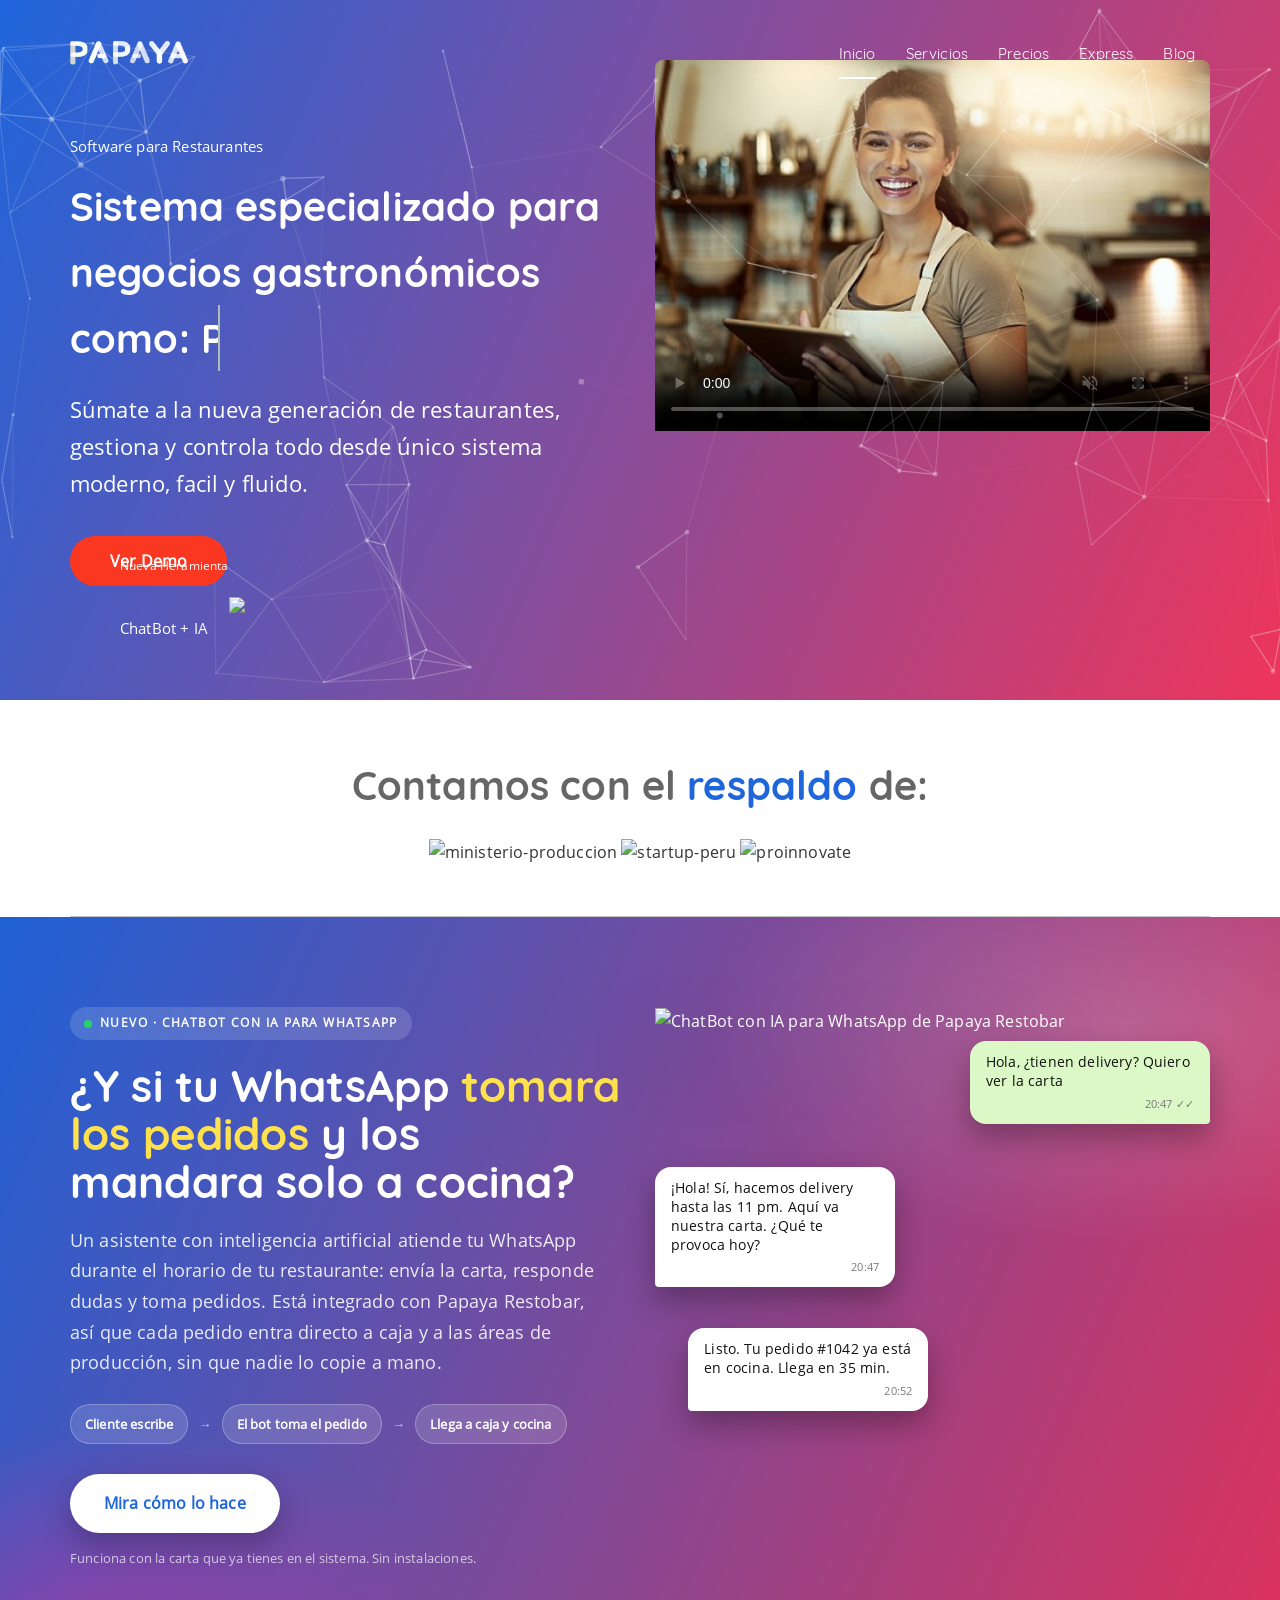
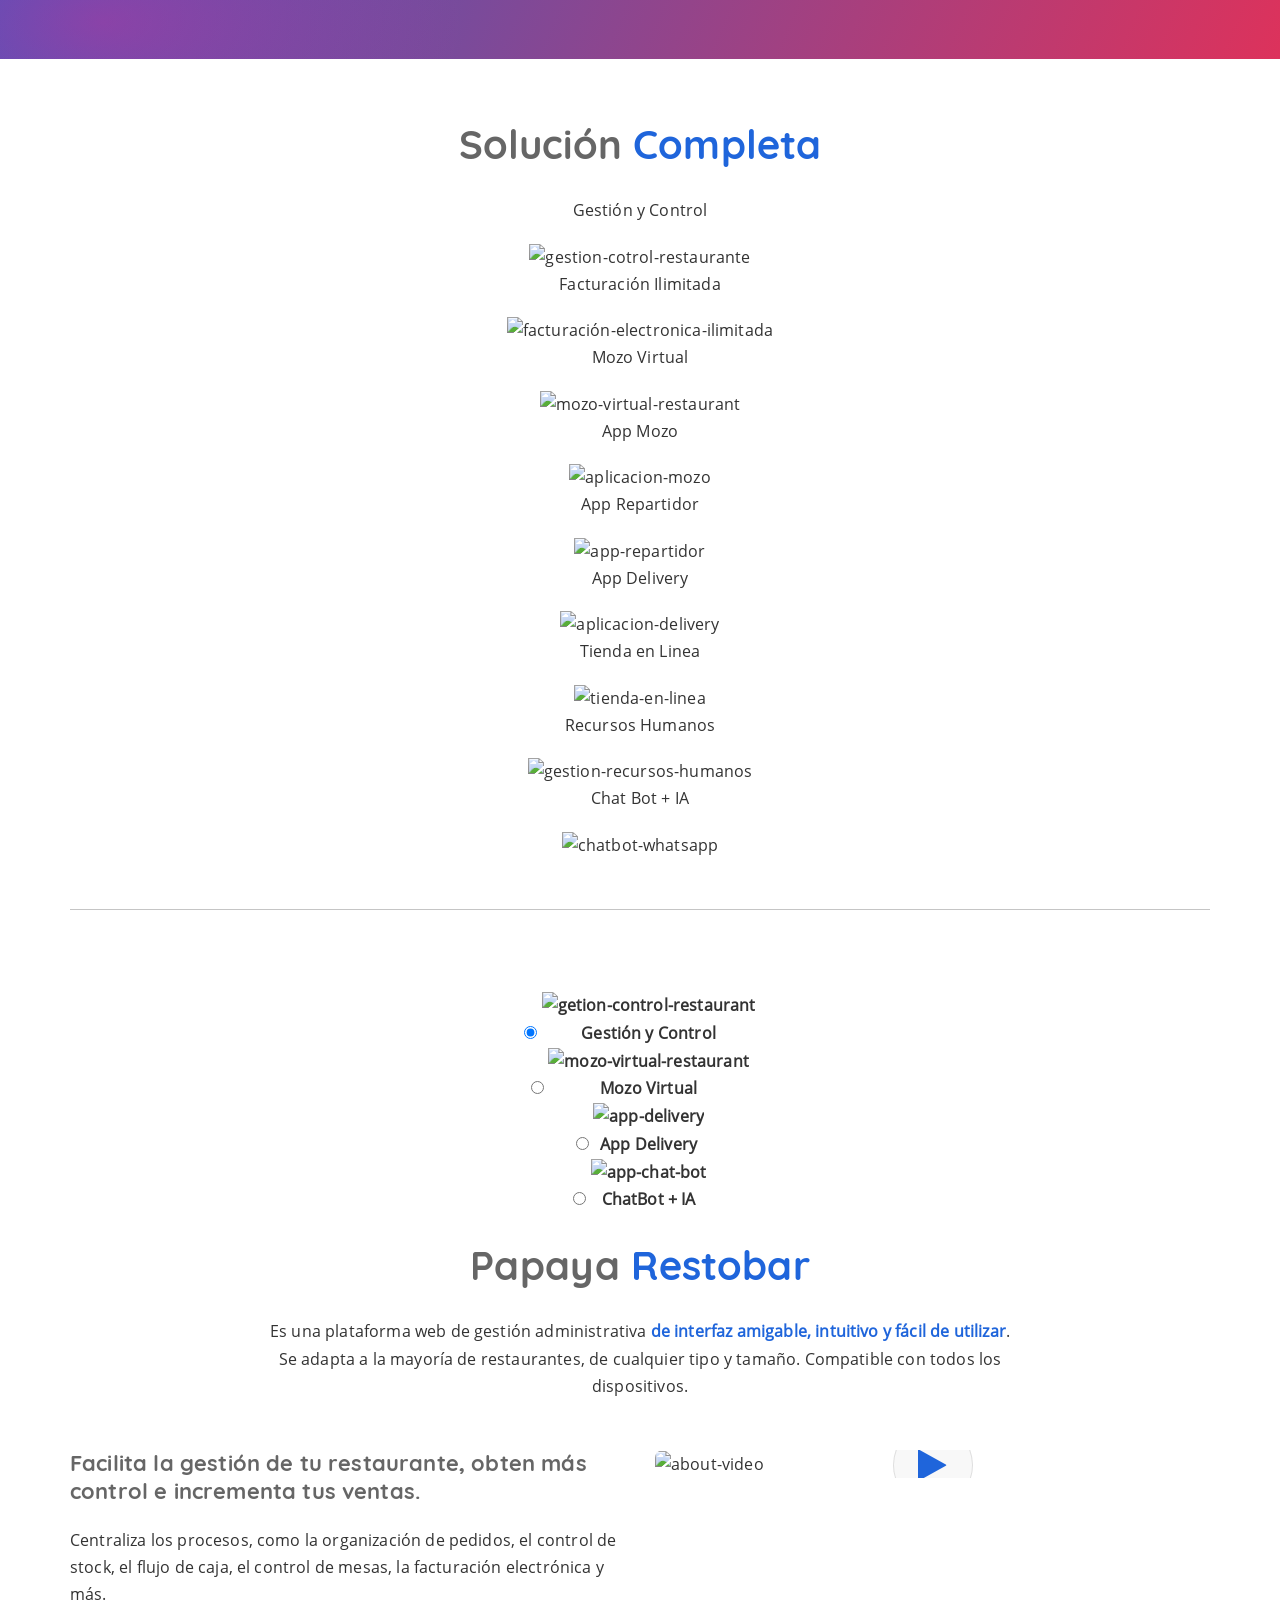
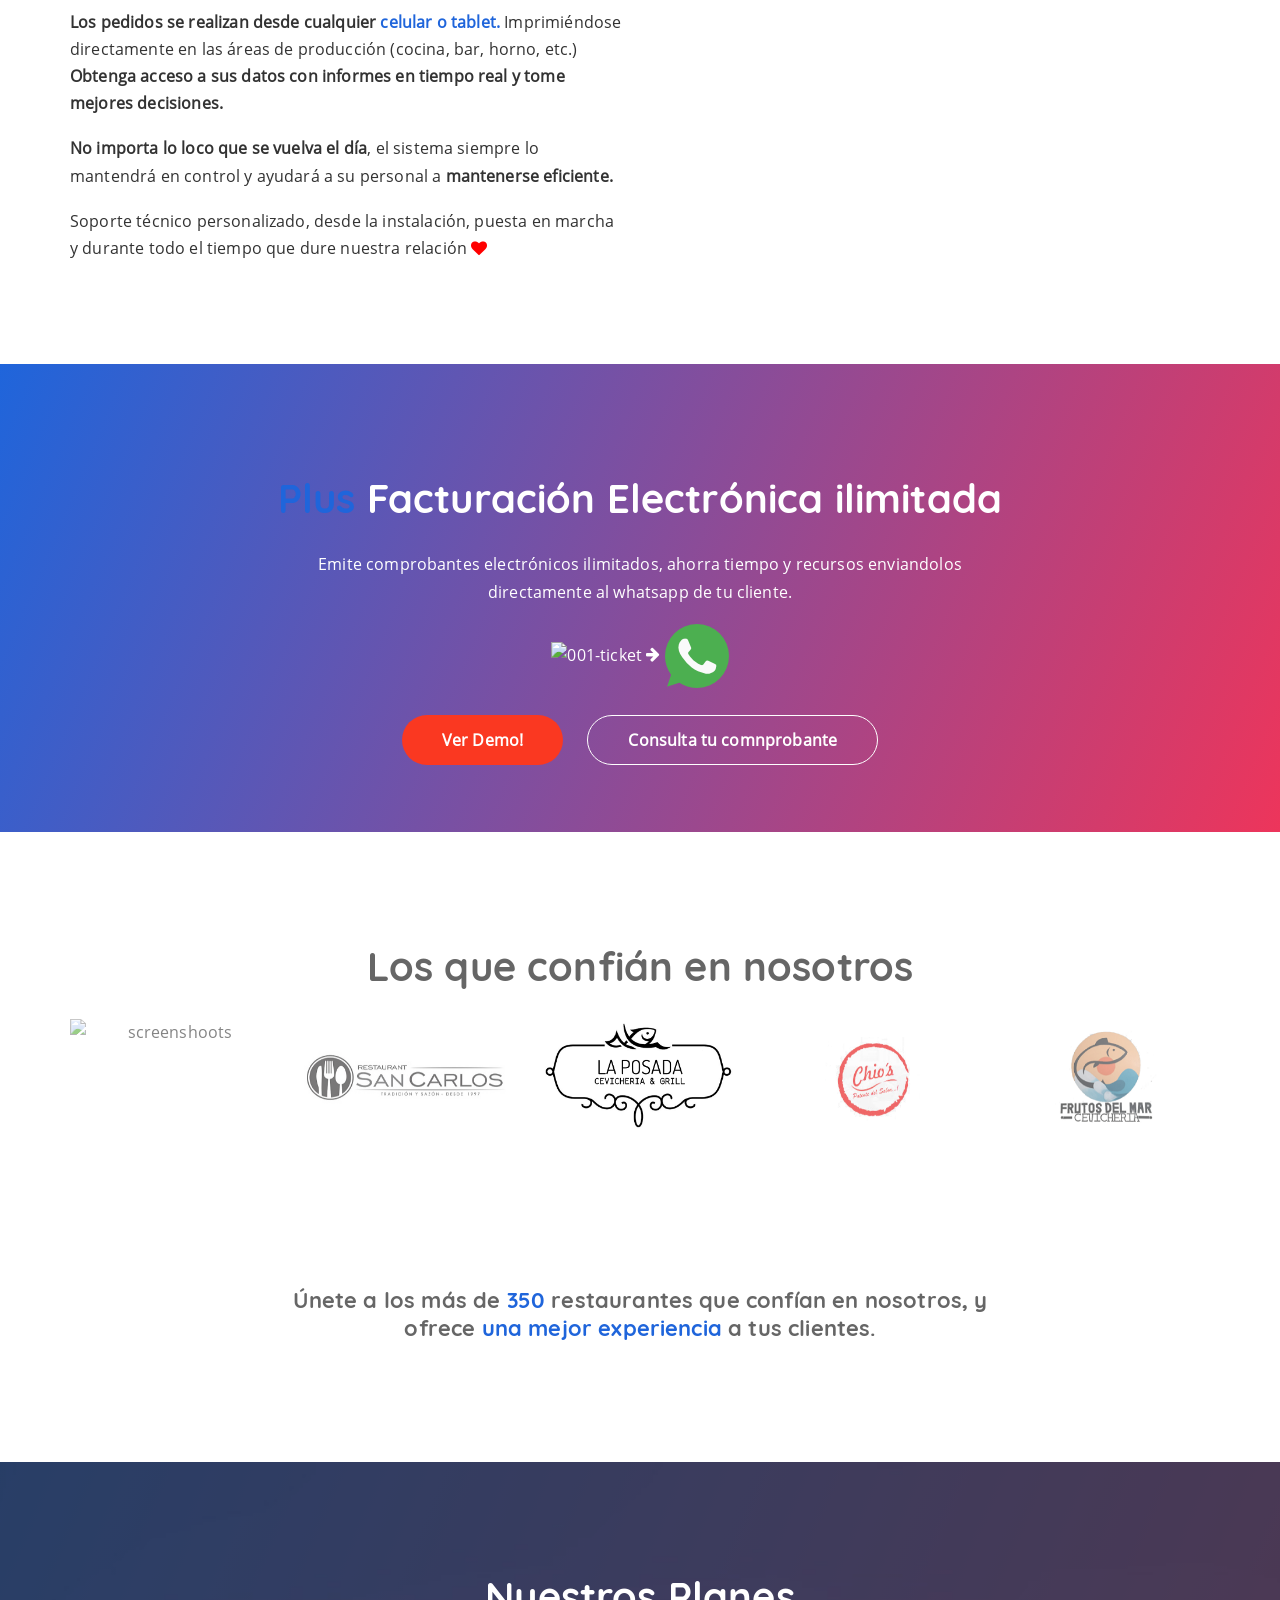
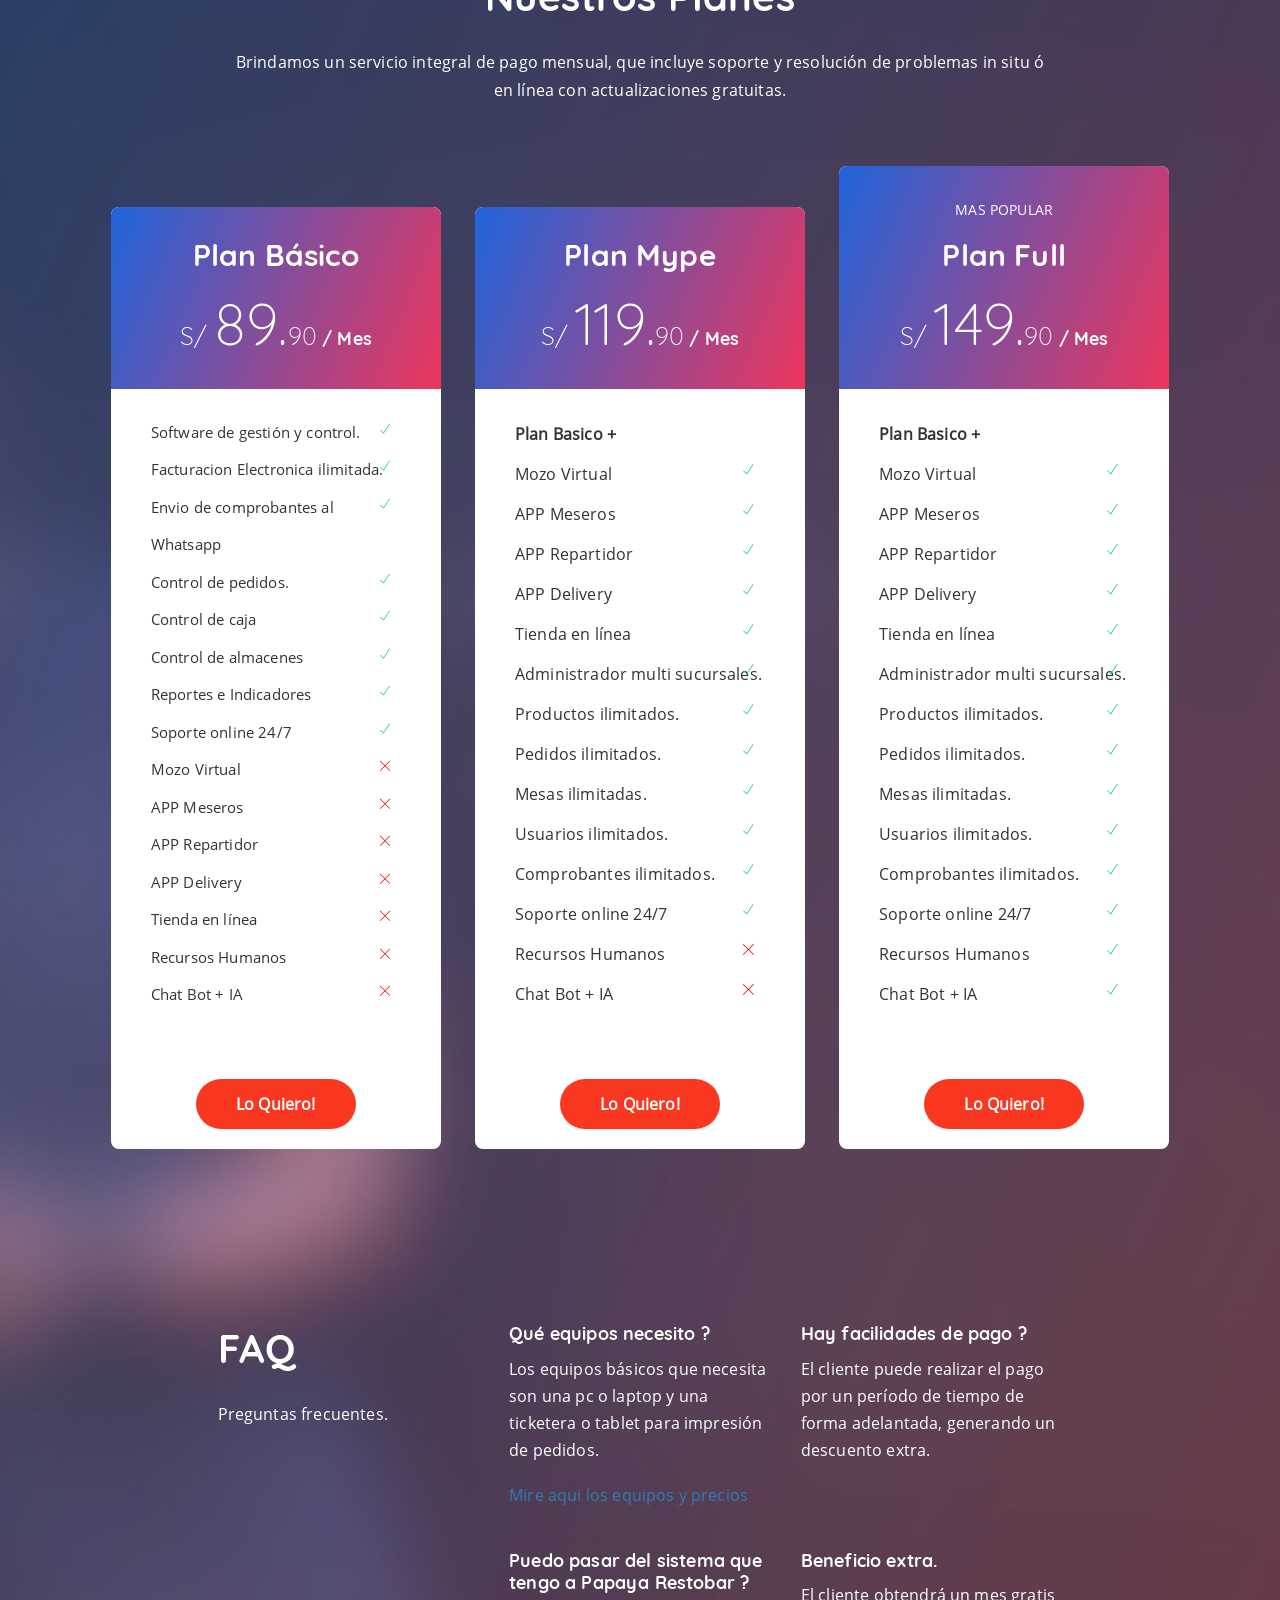
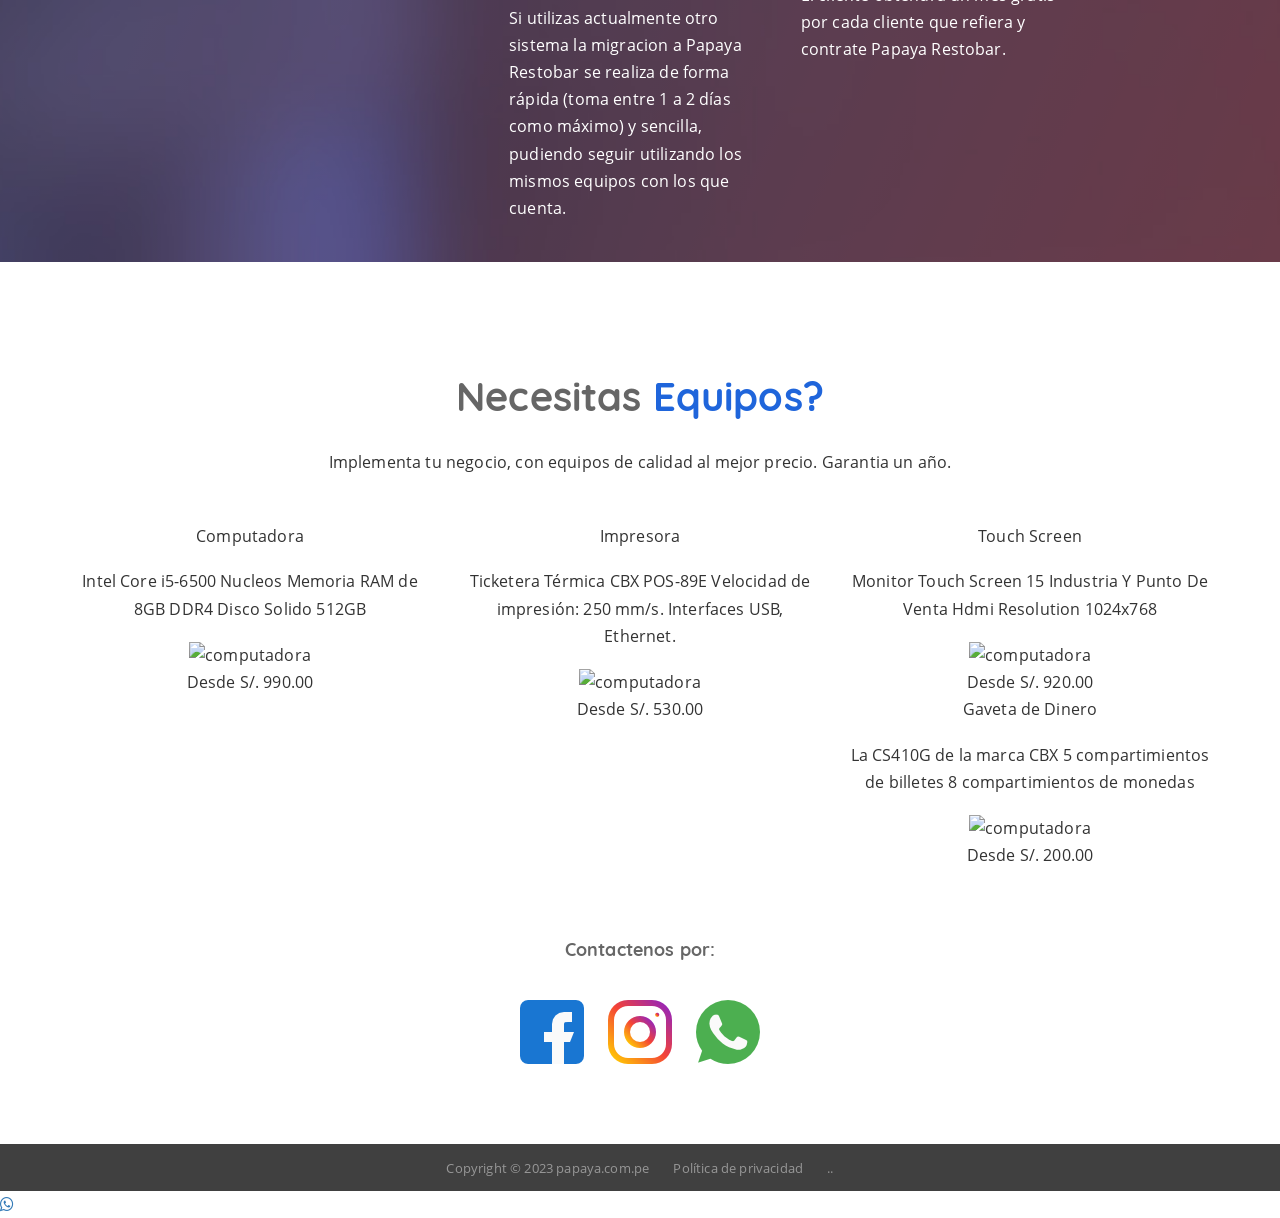
==== commit ddf28c75: "feat: respaldo arriba del chatbot; seccion chatbot con los colores del sitio y copy nuevo (horario d" ====
--- a/index.html
+++ b/index.html
@@ -257,24 +257,44 @@
 
 		</div><!-- .header-section -->
 
+		<!-- contamos con el repaldo  -->		
+		<div class="container tab-fix">
+				<div class="text-center" style="padding: 60px 0 50px; border-bottom: 1px solid #c5c5c5;">
+					<div class="row">
+						<div class="col-md-8 col-md-offset-2">
+							<h2 class="heading">Contamos con el <span>respaldo</span> de:</h2>
+							<div class="content-img-respaldo">							
+								<img class="img-repaldo" src="./images/PRODUCE.png" alt="ministerio-produccion" title="ministerio-produccion">
+								<img class="img-repaldo" src="./images/sup.png" alt="startup-peru" title="startup-peru">
+								<img class="img-repaldo" src="./images/PI.png" alt="proinnovate" title="proinnovate">
+							</div>
+						</div>
+						<br>
+					</div>
+				</div><!-- .section-head -->
+		</div>
+		<!-- resplado -->
+
 		<!-- chatbot destacado -->
 		<style>
-			#chatbot-ia{position:relative;overflow:hidden;background:#0b1f1a;background-image:radial-gradient(900px 420px at 85% 20%,rgba(37,211,102,.35),transparent 60%),radial-gradient(700px 380px at 10% 90%,rgba(249,33,141,.25),transparent 60%);color:#fff;padding:90px 0}
-			#chatbot-ia .cb-kicker{display:inline-flex;align-items:center;gap:8px;font-size:12px;font-weight:800;letter-spacing:.12em;text-transform:uppercase;color:#25d366;margin-bottom:18px}
+			#chatbot-ia{position:relative;overflow:hidden;background:#1c1060;background-image:linear-gradient(293deg,rgba(237,53,91,.92) 0%,rgba(31,101,219,.95) 100%);color:#fff;padding:90px 0}
+			#chatbot-ia:before{content:"";position:absolute;inset:0;background:radial-gradient(700px 360px at 88% 15%,rgba(255,255,255,.18),transparent 60%),radial-gradient(600px 320px at 8% 95%,rgba(249,33,141,.35),transparent 60%);pointer-events:none}
+			#chatbot-ia .container{position:relative}
+			#chatbot-ia .cb-kicker{display:inline-flex;align-items:center;gap:8px;font-size:12px;font-weight:800;letter-spacing:.12em;text-transform:uppercase;color:#fff;background:rgba(255,255,255,.14);padding:6px 14px;border-radius:30px;margin-bottom:22px}
 			#chatbot-ia .cb-kicker i{width:8px;height:8px;border-radius:50%;background:#25d366;box-shadow:0 0 0 0 rgba(37,211,102,.7);animation:cb-pulse 1.8s infinite}
 			@keyframes cb-pulse{70%{box-shadow:0 0 0 10px rgba(37,211,102,0)}100%{box-shadow:0 0 0 0 rgba(37,211,102,0)}}
 			#chatbot-ia h2{color:#fff;font-size:44px;line-height:1.1;font-weight:800;margin:0 0 18px}
-			#chatbot-ia h2 span{color:#25d366}
-			#chatbot-ia .cb-lead{font-size:18px;color:rgba(255,255,255,.78);max-width:520px;margin:0 0 28px}
-			#chatbot-ia .cb-stats{display:flex;gap:28px;flex-wrap:wrap;margin:0 0 32px;padding:0;list-style:none}
-			#chatbot-ia .cb-stats strong{display:block;font-size:26px;font-weight:800;color:#fff;line-height:1}
-			#chatbot-ia .cb-stats span{font-size:13px;color:rgba(255,255,255,.65)}
-			#chatbot-ia .cb-cta{display:inline-block;background:#f9218d;color:#fff;font-weight:700;padding:16px 34px;border-radius:40px;box-shadow:0 12px 30px rgba(249,33,141,.35);transition:transform .2s,box-shadow .2s}
-			#chatbot-ia .cb-cta:hover{transform:translateY(-2px);box-shadow:0 18px 40px rgba(249,33,141,.45);color:#fff}
-			#chatbot-ia .cb-sub{display:block;margin-top:14px;font-size:13px;color:rgba(255,255,255,.55)}
+			#chatbot-ia h2 span{color:#ffe14d}
+			#chatbot-ia .cb-lead{font-size:18px;color:rgba(255,255,255,.88);max-width:540px;margin:0 0 26px}
+			#chatbot-ia .cb-flow{display:flex;align-items:center;gap:10px;flex-wrap:wrap;margin:0 0 30px;padding:0;list-style:none;font-size:13px;font-weight:700}
+			#chatbot-ia .cb-flow li{background:rgba(255,255,255,.14);border:1px solid rgba(255,255,255,.25);padding:8px 14px;border-radius:30px}
+			#chatbot-ia .cb-flow li.arrow{background:none;border:0;padding:0;opacity:.7}
+			#chatbot-ia .cb-cta{display:inline-block;background:#fff;color:#1f65db;font-weight:800;padding:16px 34px;border-radius:40px;box-shadow:0 12px 30px rgba(0,0,0,.25);transition:transform .2s,box-shadow .2s}
+			#chatbot-ia .cb-cta:hover{transform:translateY(-2px);box-shadow:0 18px 40px rgba(0,0,0,.3);color:#1f65db}
+			#chatbot-ia .cb-sub{display:block;margin-top:14px;font-size:13px;color:rgba(255,255,255,.7)}
 			#chatbot-ia .cb-visual{position:relative;min-height:420px}
-			#chatbot-ia .cb-visual img{position:relative;z-index:2;max-width:100%;filter:drop-shadow(0 30px 40px rgba(0,0,0,.45))}
-			#chatbot-ia .cb-bubble{position:absolute;z-index:3;background:#fff;color:#111;border-radius:16px;padding:12px 16px;font-size:14px;line-height:1.35;max-width:240px;box-shadow:0 14px 30px rgba(0,0,0,.35);animation:cb-float 5s ease-in-out infinite}
+			#chatbot-ia .cb-visual img{position:relative;z-index:2;max-width:100%;filter:drop-shadow(0 30px 40px rgba(0,0,0,.35))}
+			#chatbot-ia .cb-bubble{position:absolute;z-index:3;background:#fff;color:#111;border-radius:16px;padding:12px 16px;font-size:14px;line-height:1.35;max-width:240px;box-shadow:0 14px 30px rgba(0,0,0,.3);animation:cb-float 5s ease-in-out infinite}
 			#chatbot-ia .cb-bubble.me{background:#dcf8c6;border-bottom-right-radius:4px;right:0;top:8%}
 			#chatbot-ia .cb-bubble.bot{border-bottom-left-radius:4px;left:0;top:38%;animation-delay:-2.5s}
 			#chatbot-ia .cb-bubble.bot2{border-bottom-left-radius:4px;left:6%;bottom:4%;animation-delay:-1.2s}
@@ -286,23 +306,23 @@
 			<div class="container">
 				<div class="row tab-center mobile-center">
 					<div class="col-md-6">
-						<p class="cb-kicker"><i></i> Nueva herramienta · WhatsApp + IA</p>
-						<h2>Tu restaurante responde<br>solo, <span>las 24 horas</span></h2>
-						<p class="cb-lead">Un asistente con inteligencia artificial atiende WhatsApp por ti: envía la carta, toma pedidos, responde dudas y reenvía comprobantes. Todo cae directo en Papaya Restobar.</p>
-						<ul class="cb-stats">
-							<li><strong>24/7</strong><span>sin contratar personal</span></li>
-							<li><strong>&lt; 5 s</strong><span>tiempo de respuesta</span></li>
-							<li><strong>0</strong><span>pedidos perdidos por no contestar</span></li>
+						<p class="cb-kicker"><i></i> Nuevo · ChatBot con IA para WhatsApp</p>
+						<h2>¿Y si tu WhatsApp <span>tomara los pedidos</span> y los mandara solo a cocina?</h2>
+						<p class="cb-lead">Un asistente con inteligencia artificial atiende tu WhatsApp durante el horario de tu restaurante: envía la carta, responde dudas y toma pedidos. Está integrado con Papaya Restobar, así que cada pedido entra directo a caja y a las áreas de producción, sin que nadie lo copie a mano.</p>
+						<ul class="cb-flow">
+							<li>Cliente escribe</li><li class="arrow">&rarr;</li>
+							<li>El bot toma el pedido</li><li class="arrow">&rarr;</li>
+							<li>Llega a caja y cocina</li>
 						</ul>
-						<a href="https://demo.papaya.com.pe/chatbot" class="cb-cta wow fadeInUp" data-wow-duration=".5s">Ver el ChatBot en acción</a>
-						<span class="cb-sub">Se integra con tu carta y tu caja actual. Sin instalaciones.</span>
+						<a href="https://demo.papaya.com.pe/chatbot" class="cb-cta wow fadeInUp" data-wow-duration=".5s">Mira cómo lo hace</a>
+						<span class="cb-sub">Funciona con la carta que ya tienes en el sistema. Sin instalaciones.</span>
 					</div><!-- .col -->
 					<div class="col-md-6">
 						<div class="cb-visual wow fadeInRight" data-wow-duration=".6s">
-							<div class="cb-bubble me">Hola, ¿tienen delivery? Quiero ver la carta<small>21:47 ✓✓</small></div>
+							<div class="cb-bubble me">Hola, ¿tienen delivery? Quiero ver la carta<small>20:47 ✓✓</small></div>
 							<img src="images/bot-wsp.png" alt="ChatBot con IA para WhatsApp de Papaya Restobar" />
-							<div class="cb-bubble bot">¡Hola! Sí, hacemos delivery hasta las 11 pm. Aquí va nuestra carta. ¿Qué te provoca hoy?<small>21:47</small></div>
-							<div class="cb-bubble bot2">Listo. Tu pedido #1042 ya está en cocina. Llega en 35 min.<small>21:52</small></div>
+							<div class="cb-bubble bot">¡Hola! Sí, hacemos delivery hasta las 11 pm. Aquí va nuestra carta. ¿Qué te provoca hoy?<small>20:47</small></div>
+							<div class="cb-bubble bot2">Listo. Tu pedido #1042 ya está en cocina. Llega en 35 min.<small>20:52</small></div>
 						</div>
 					</div><!-- .col -->
 				</div>
@@ -321,23 +341,6 @@
 		</div>
 
 
-		<!-- contamos con el repaldo  -->		
-		<div class="container tab-fix">
-				<div class="text-center" style="padding: 60px 0 50px; border-bottom: 1px solid #c5c5c5;">
-					<div class="row">
-						<div class="col-md-8 col-md-offset-2">
-							<h2 class="heading">Contamos con el <span>respaldo</span> de:</h2>
-							<div class="content-img-respaldo">							
-								<img class="img-repaldo" src="./images/PRODUCE.png" alt="ministerio-produccion" title="ministerio-produccion">
-								<img class="img-repaldo" src="./images/sup.png" alt="startup-peru" title="startup-peru">
-								<img class="img-repaldo" src="./images/PI.png" alt="proinnovate" title="proinnovate">
-							</div>
-						</div>
-						<br>
-					</div>
-				</div><!-- .section-head -->
-		</div>
-		<!-- resplado -->
 		
 		
 		<!-- Start .about-section  -->
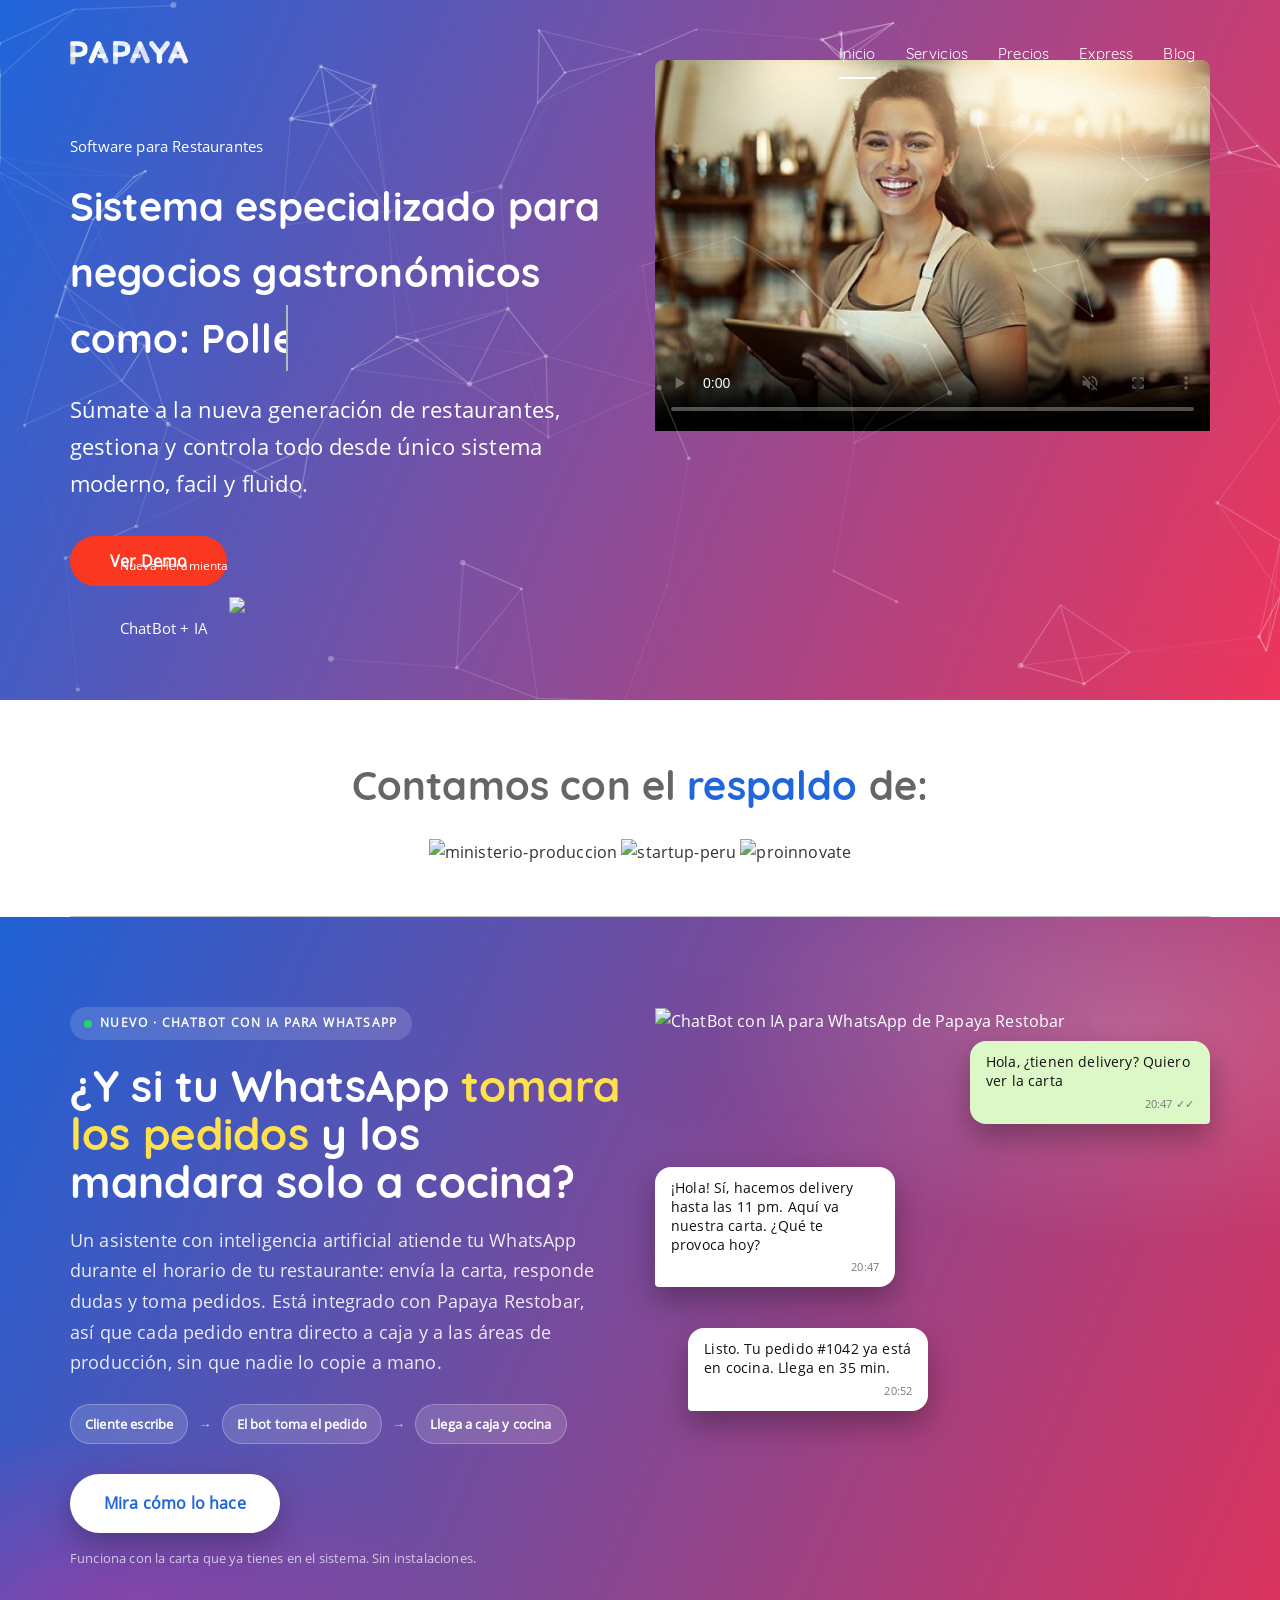
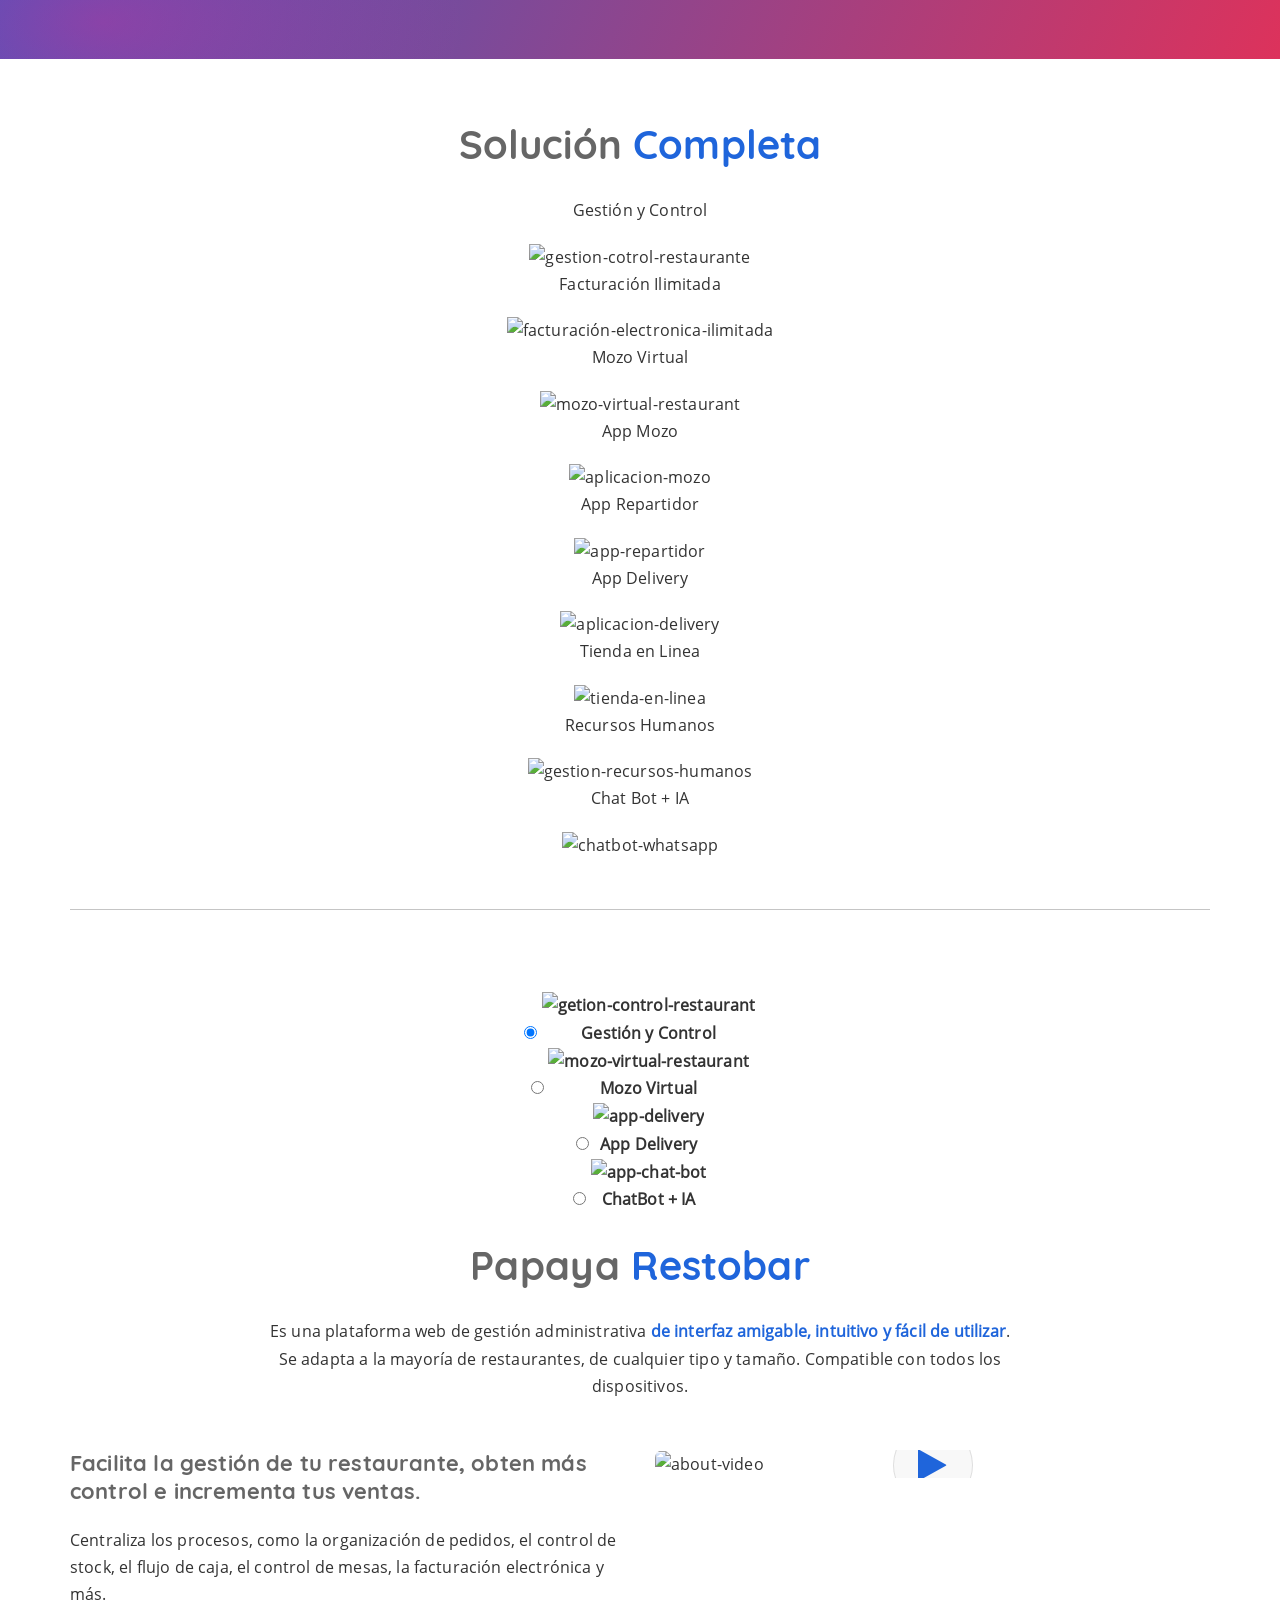
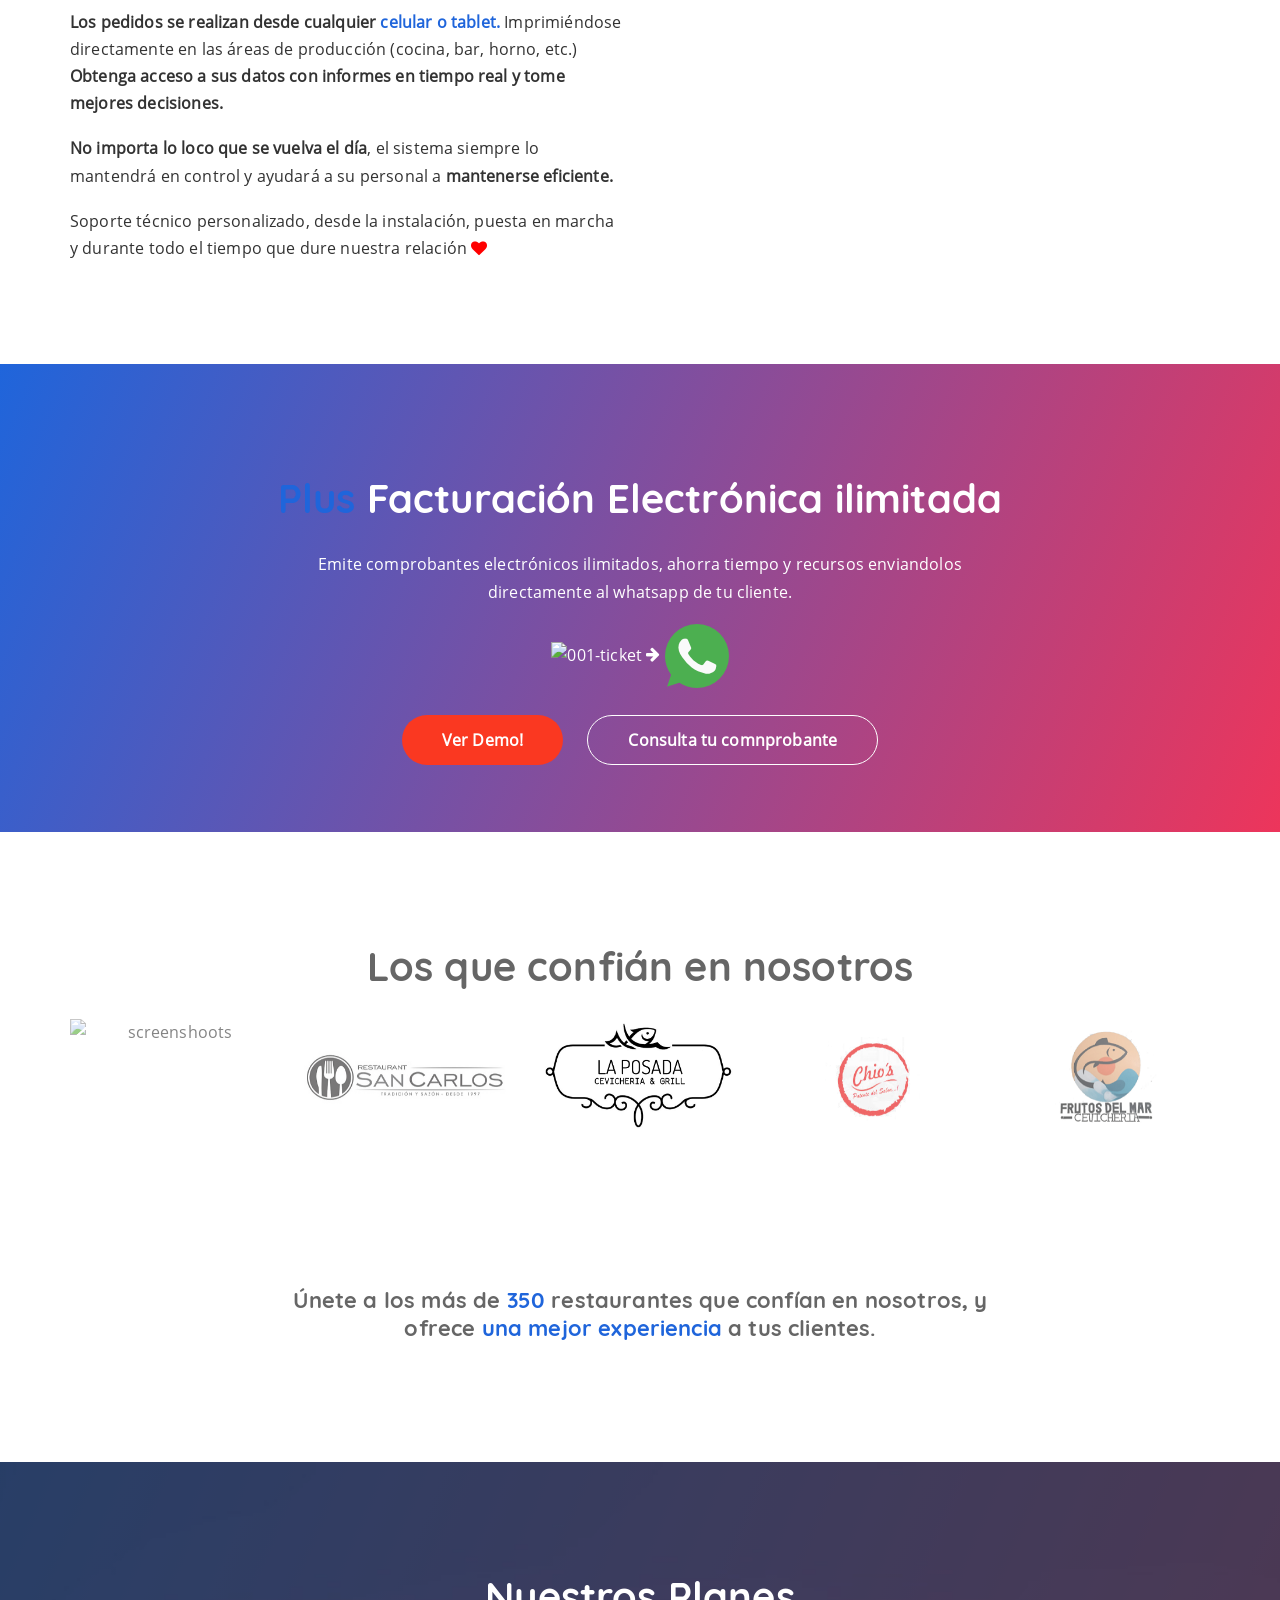
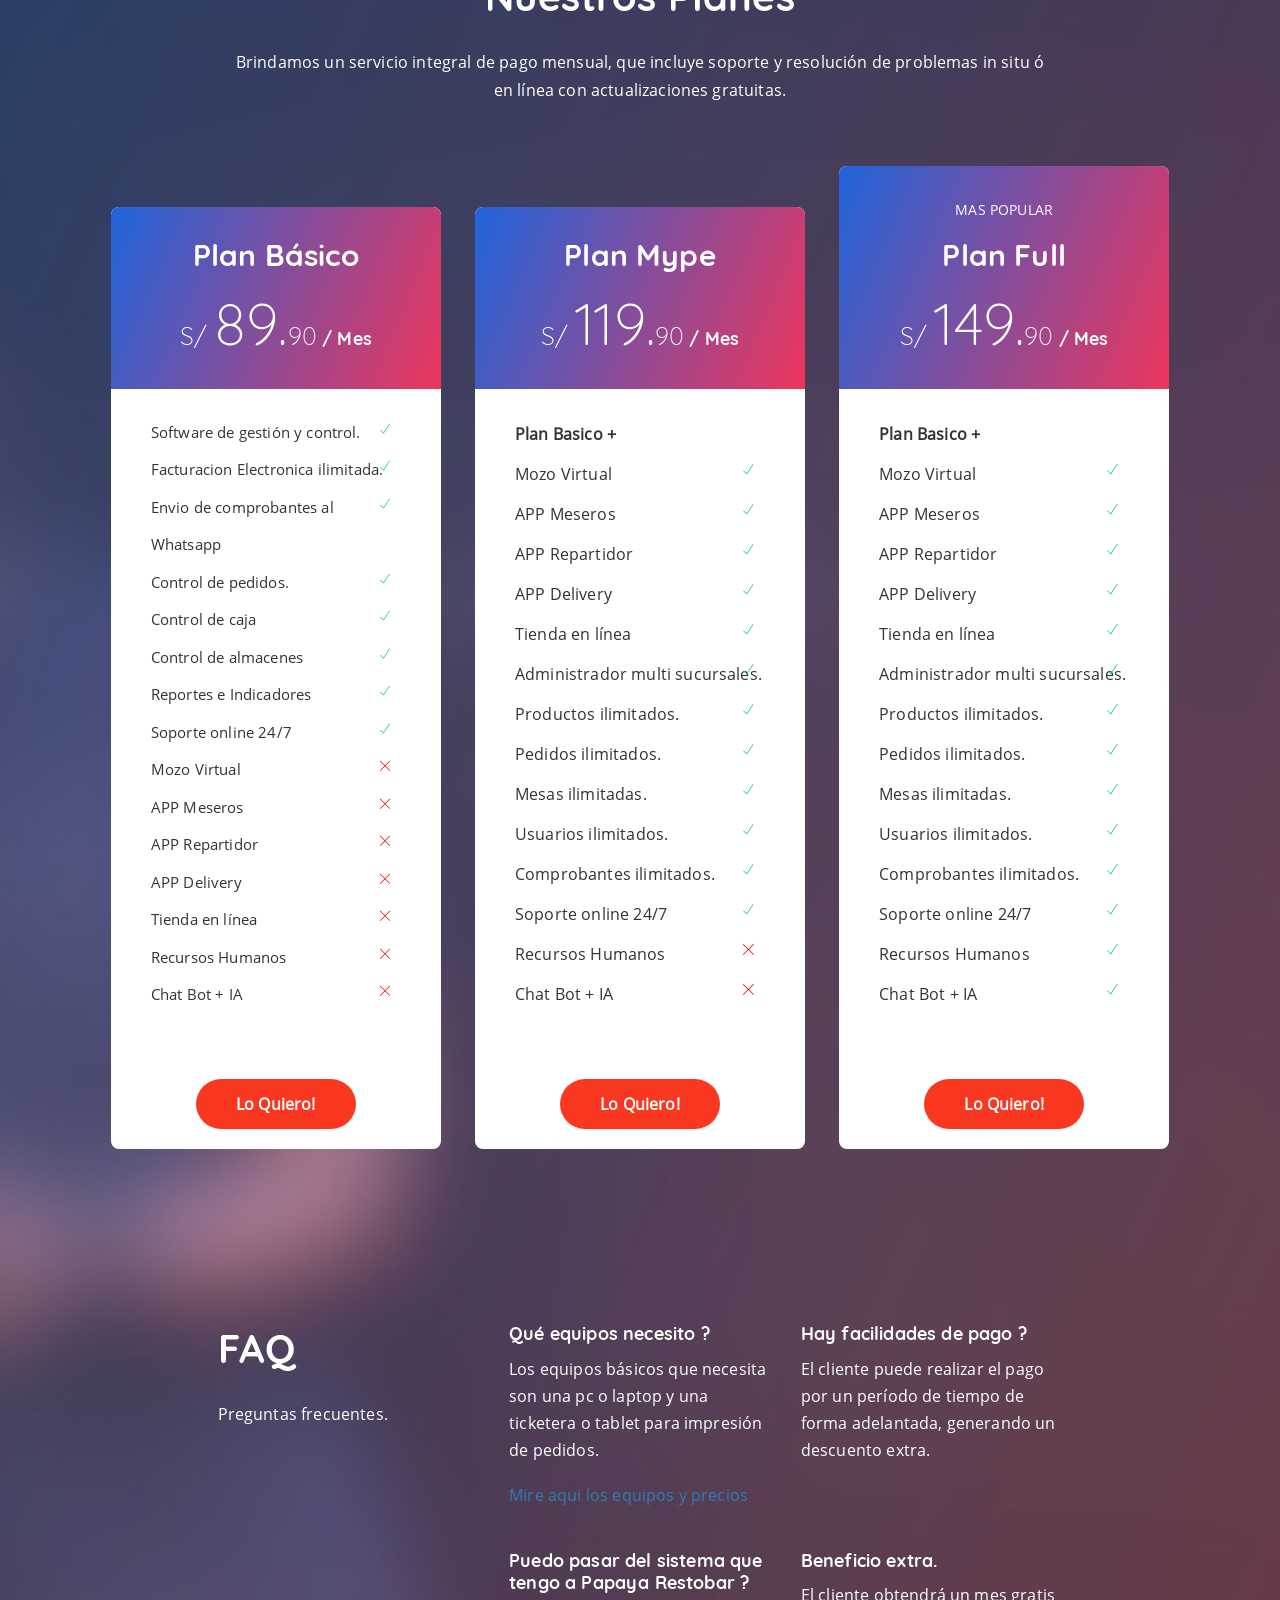
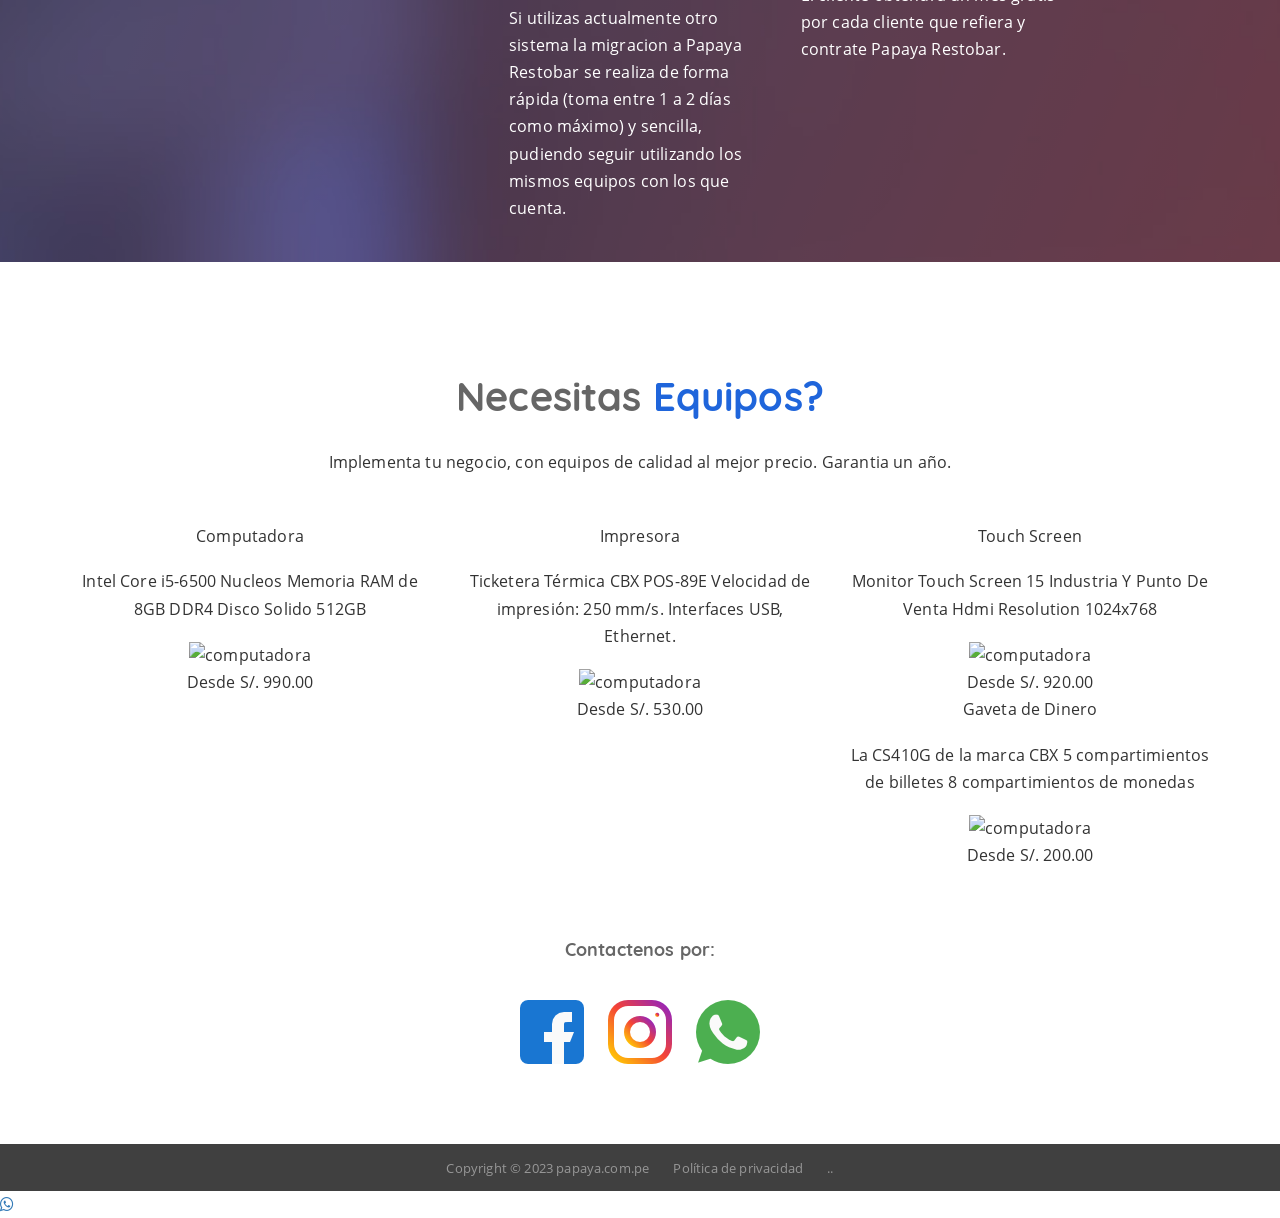
==== commit 56046292: "demo" ====
--- a/index.html
+++ b/index.html
@@ -220,7 +220,7 @@
 
 								<div class="div-boton-principal">
 									<ul class="buttons">
-										<li><a href="./demo-registro.html" class="button wow fadeInUp nav-item" data-wow-duration=".5s" data-wow-delay=".6s">Ver Demo</a></li>										
+										<li><a href="https://demo.papaya.com.pe/demo" class="button wow fadeInUp nav-item" data-wow-duration=".5s" data-wow-delay=".6s">Ver Demo</a></li>										
 									</ul>
 
 									<!-- nuevo servicio -->
@@ -678,7 +678,7 @@
 								</div>
 								<br>
 								<ul class="buttons">
-									<li><a href="#contacts" class="button wow fadeInUp nav-item" data-wow-duration=".5s" data-wow-delay=".6s">Ver Demo!</a></li>									
+									<li><a href="https://demo.papaya.com.pe/demo" class="button wow fadeInUp nav-item" data-wow-duration=".5s" data-wow-delay=".6s">Ver Demo!</a></li>									
 									<li><a href="./consulta.comprobante.html" class="button button-border button-transparent wow fadeInUp nav-item" data-wow-duration=".5s" data-wow-delay=".9s">Consulta tu comnprobante</a></li>
 								</ul>
 							</div>
@@ -888,7 +888,7 @@
 								</ul>								
 							</div>
 							<ul class="buttons">
-								<li><a href="./demo-registro.html" class="button wow fadeInUp nav-item" data-wow-duration=".5s" data-wow-delay=".6s">Lo Quiero!</a></li>								
+								<li><a href="https://demo.papaya.com.pe/demo" class="button wow fadeInUp nav-item" data-wow-duration=".5s" data-wow-delay=".6s">Lo Quiero!</a></li>								
 							</ul>
 						</div>
 					</div><!-- .col  -->
@@ -921,7 +921,7 @@
 								</ul>								
 							</div>
 							<ul class="buttons">
-								<li><a href="./demo-registro.html" class="button wow fadeInUp nav-item" data-wow-duration=".5s" data-wow-delay=".6s">Lo Quiero!</a></li>								
+								<li><a href="https://demo.papaya.com.pe/demo" class="button wow fadeInUp nav-item" data-wow-duration=".5s" data-wow-delay=".6s">Lo Quiero!</a></li>								
 							</ul>
 						</div>
 					</div><!-- .col  -->
@@ -953,7 +953,7 @@
 								</ul>								
 							</div>
 							<ul class="buttons">
-								<li><a href="./demo-registro.html" class="button wow fadeInUp nav-item" data-wow-duration=".5s" data-wow-delay=".6s">Lo Quiero!</a></li>								
+								<li><a href="https://demo.papaya.com.pe/demo" class="button wow fadeInUp nav-item" data-wow-duration=".5s" data-wow-delay=".6s">Lo Quiero!</a></li>								
 							</ul>
 						</div>
 					</div><!-- .col  -->
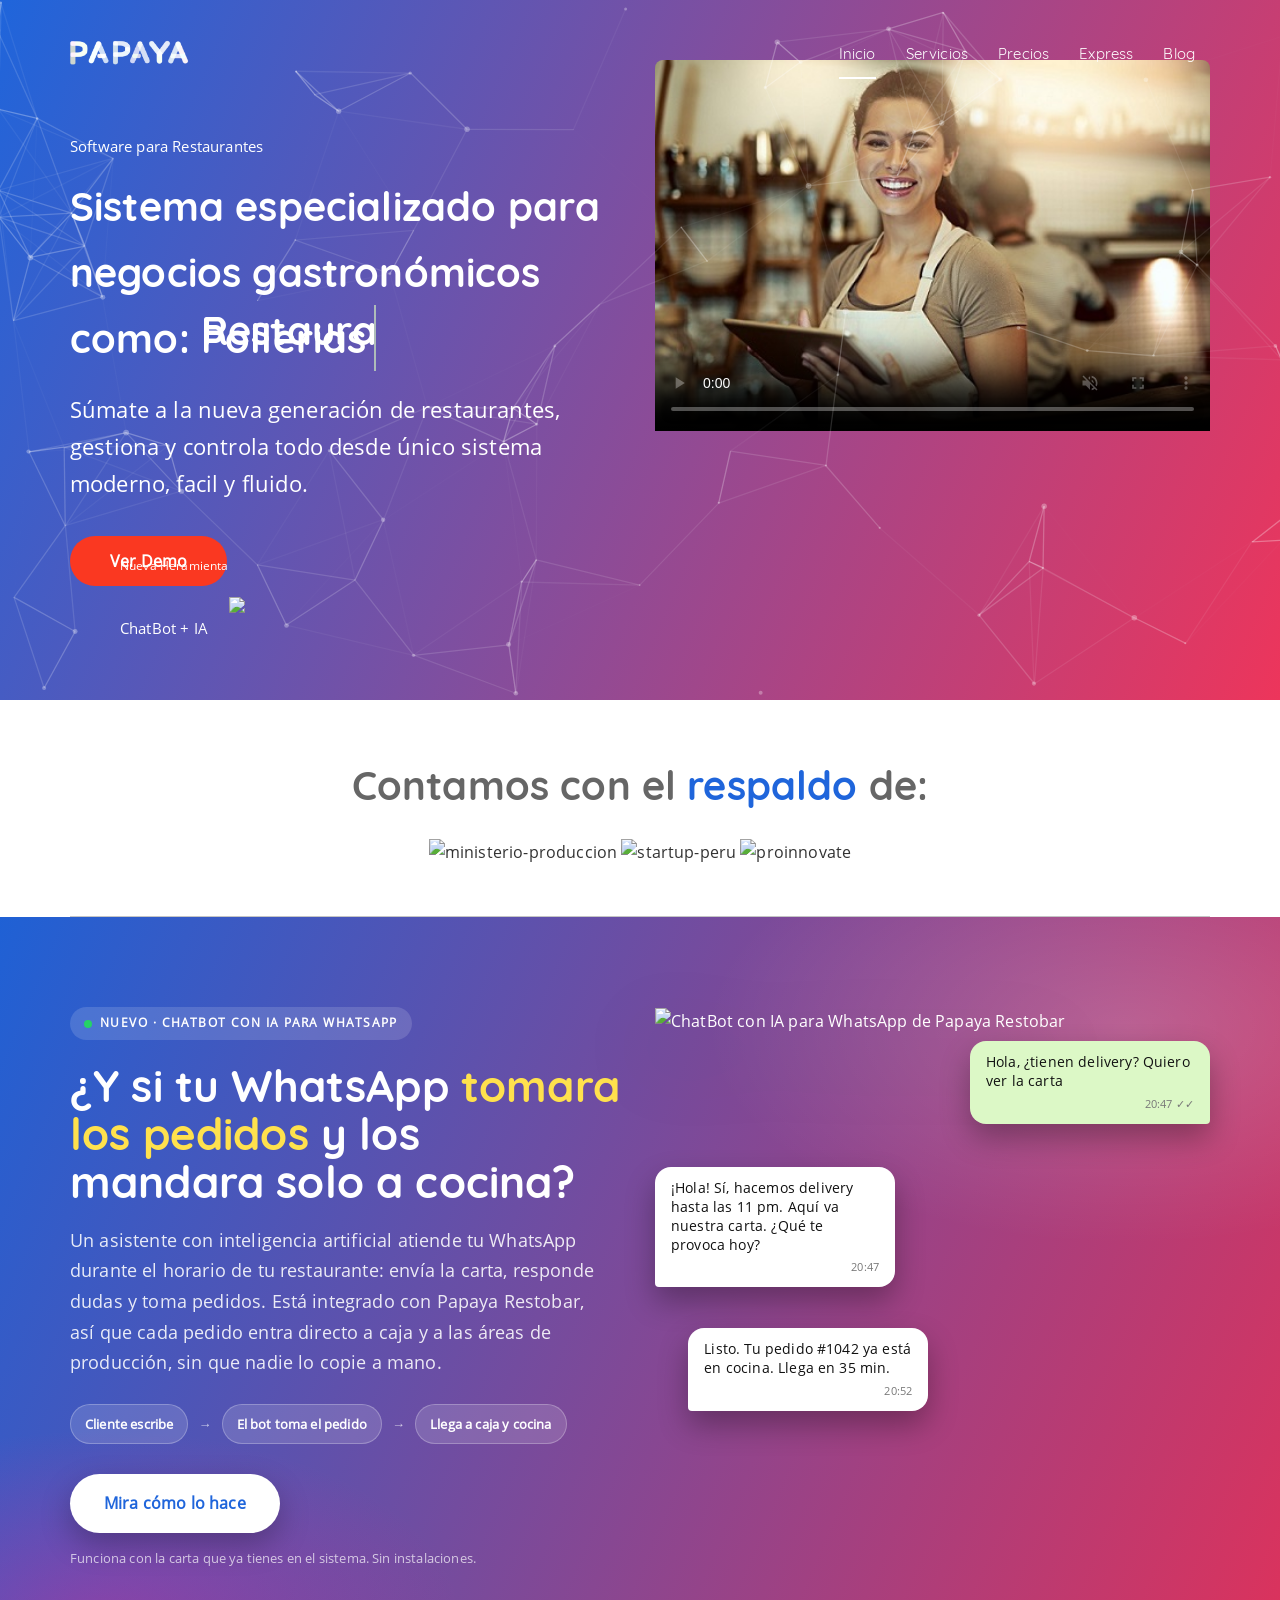
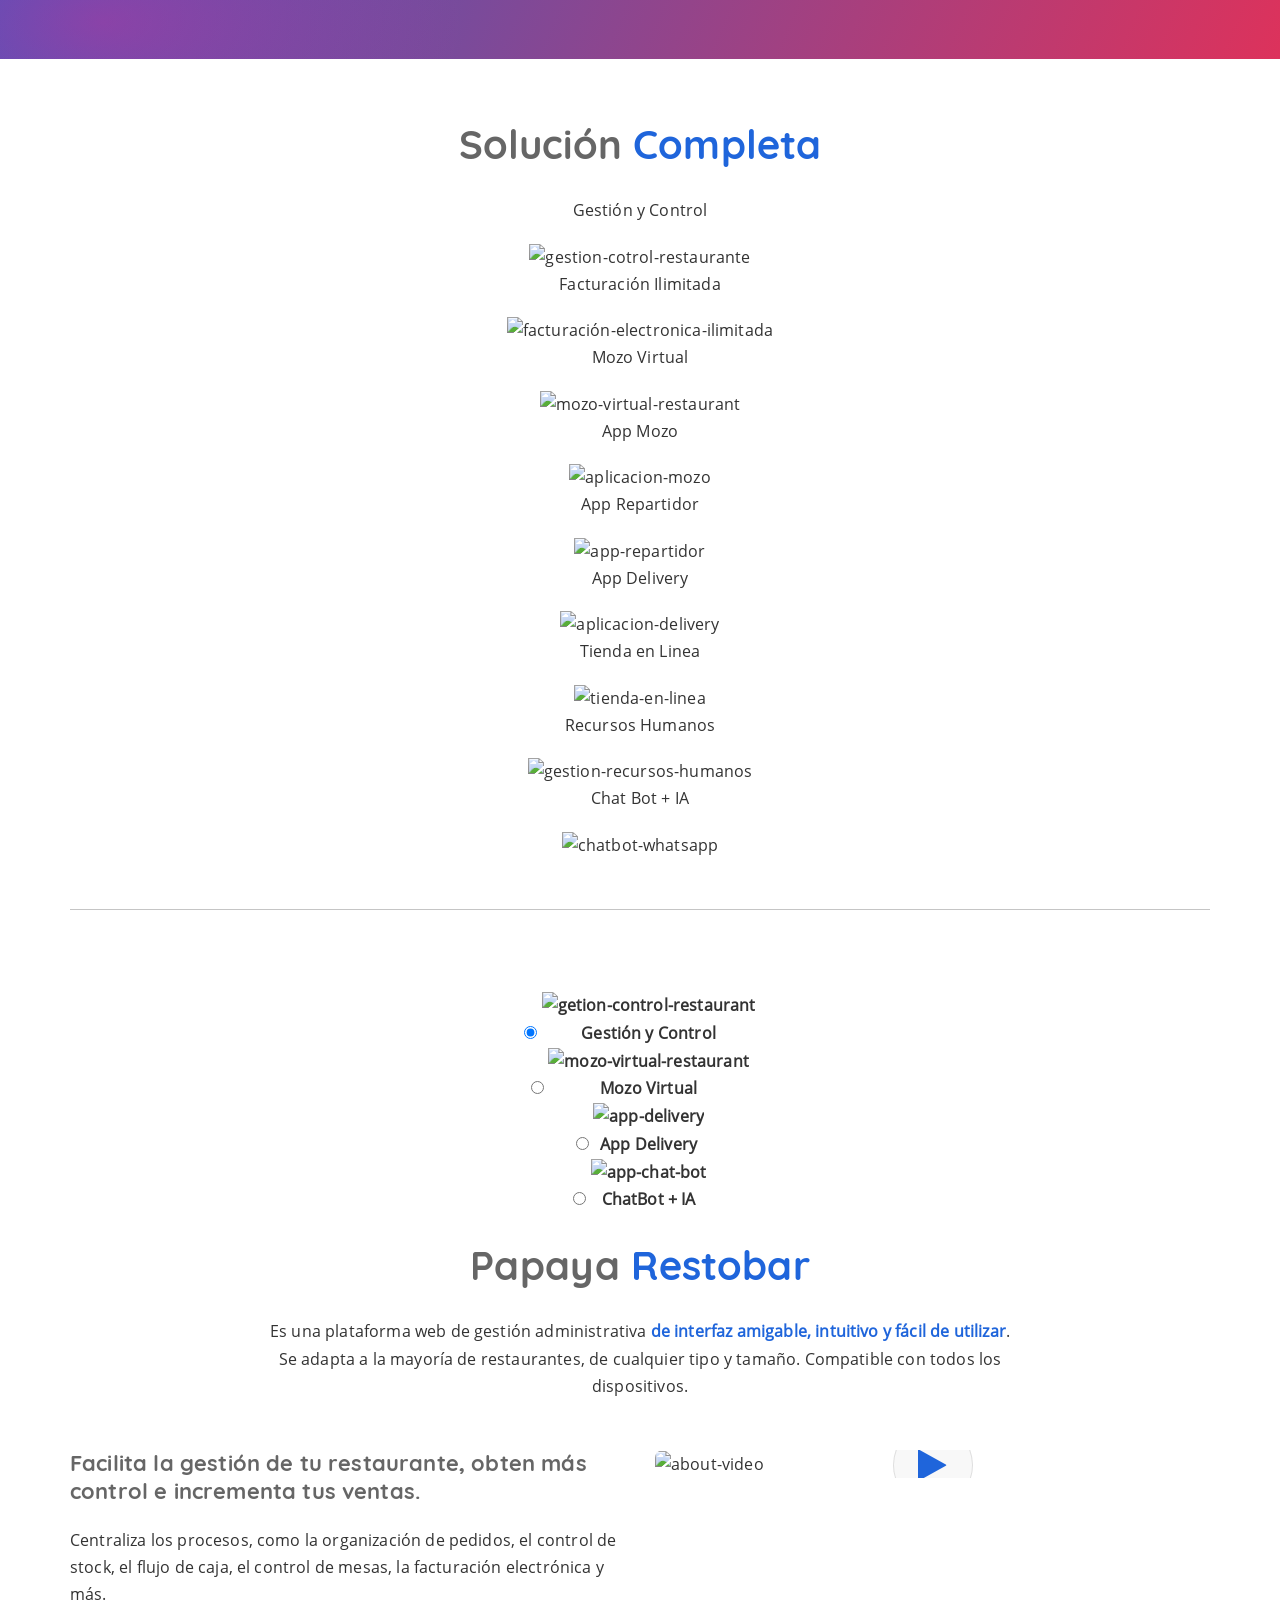
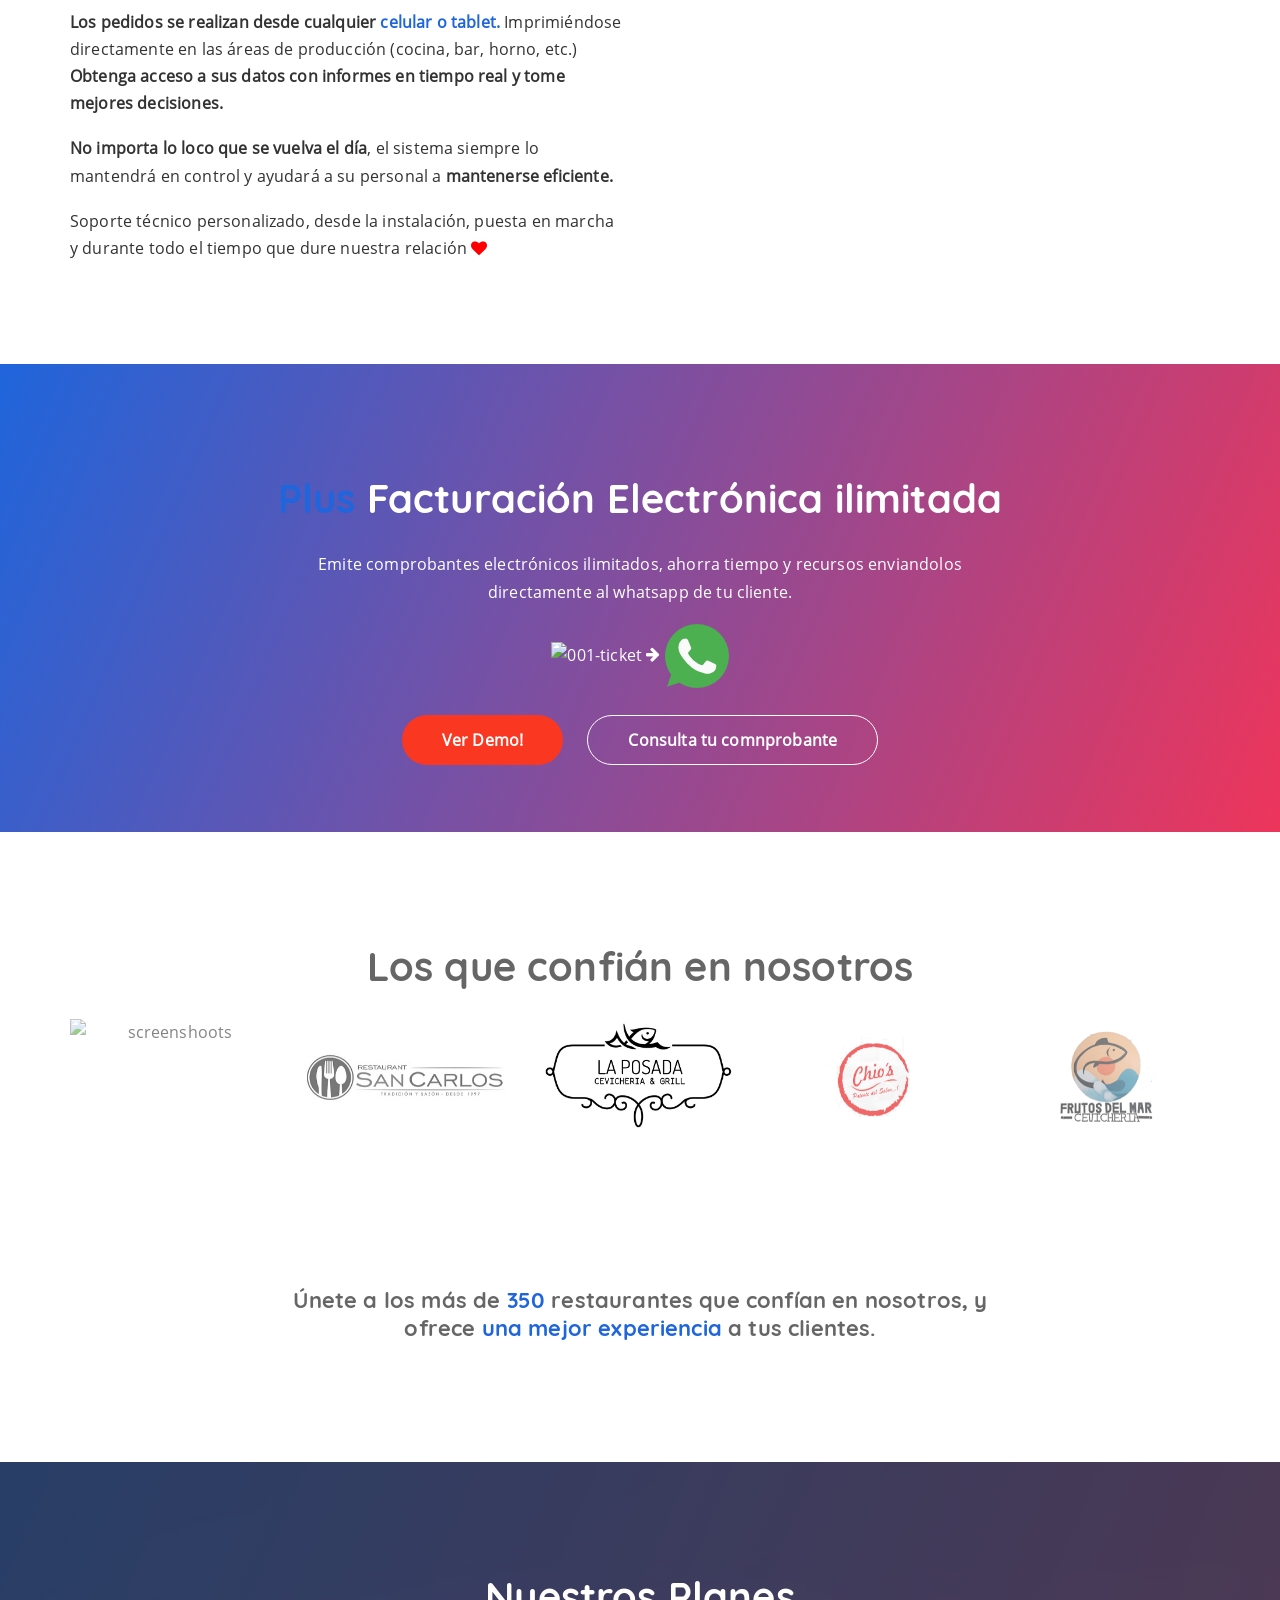
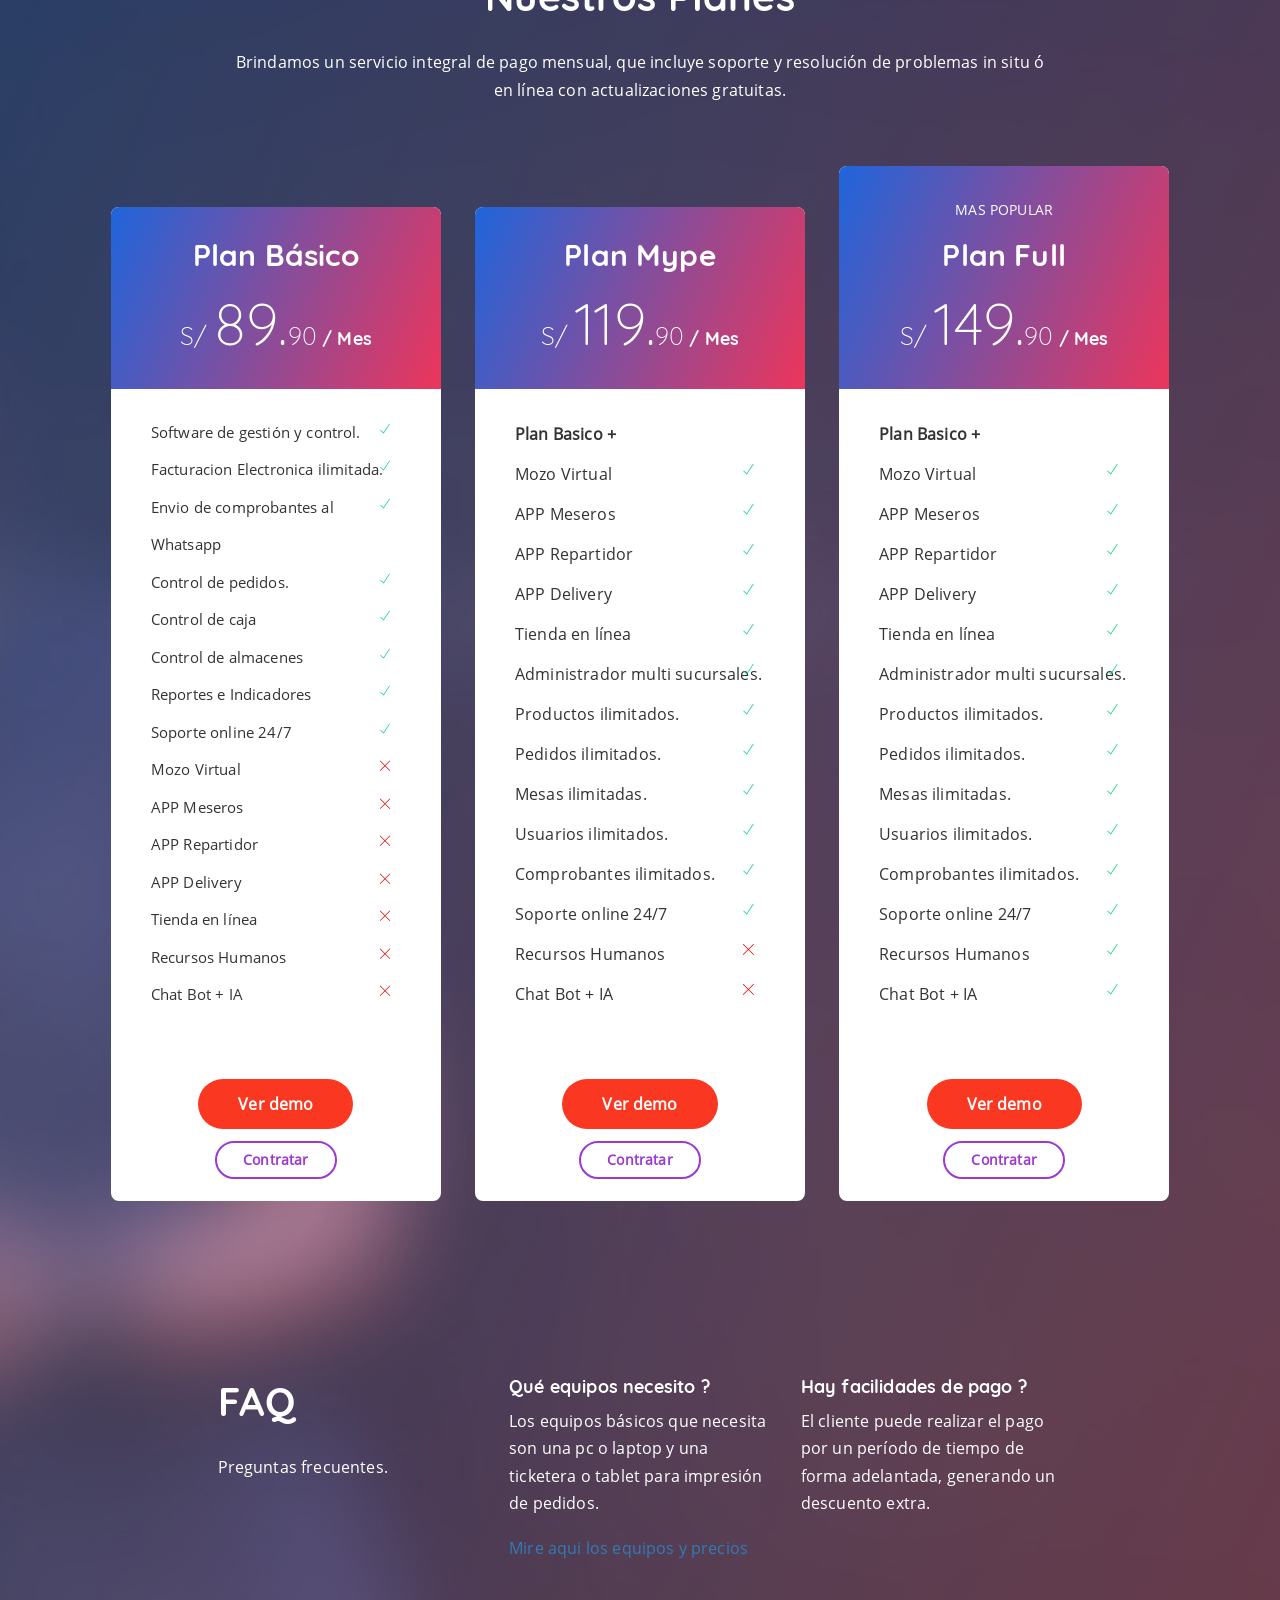
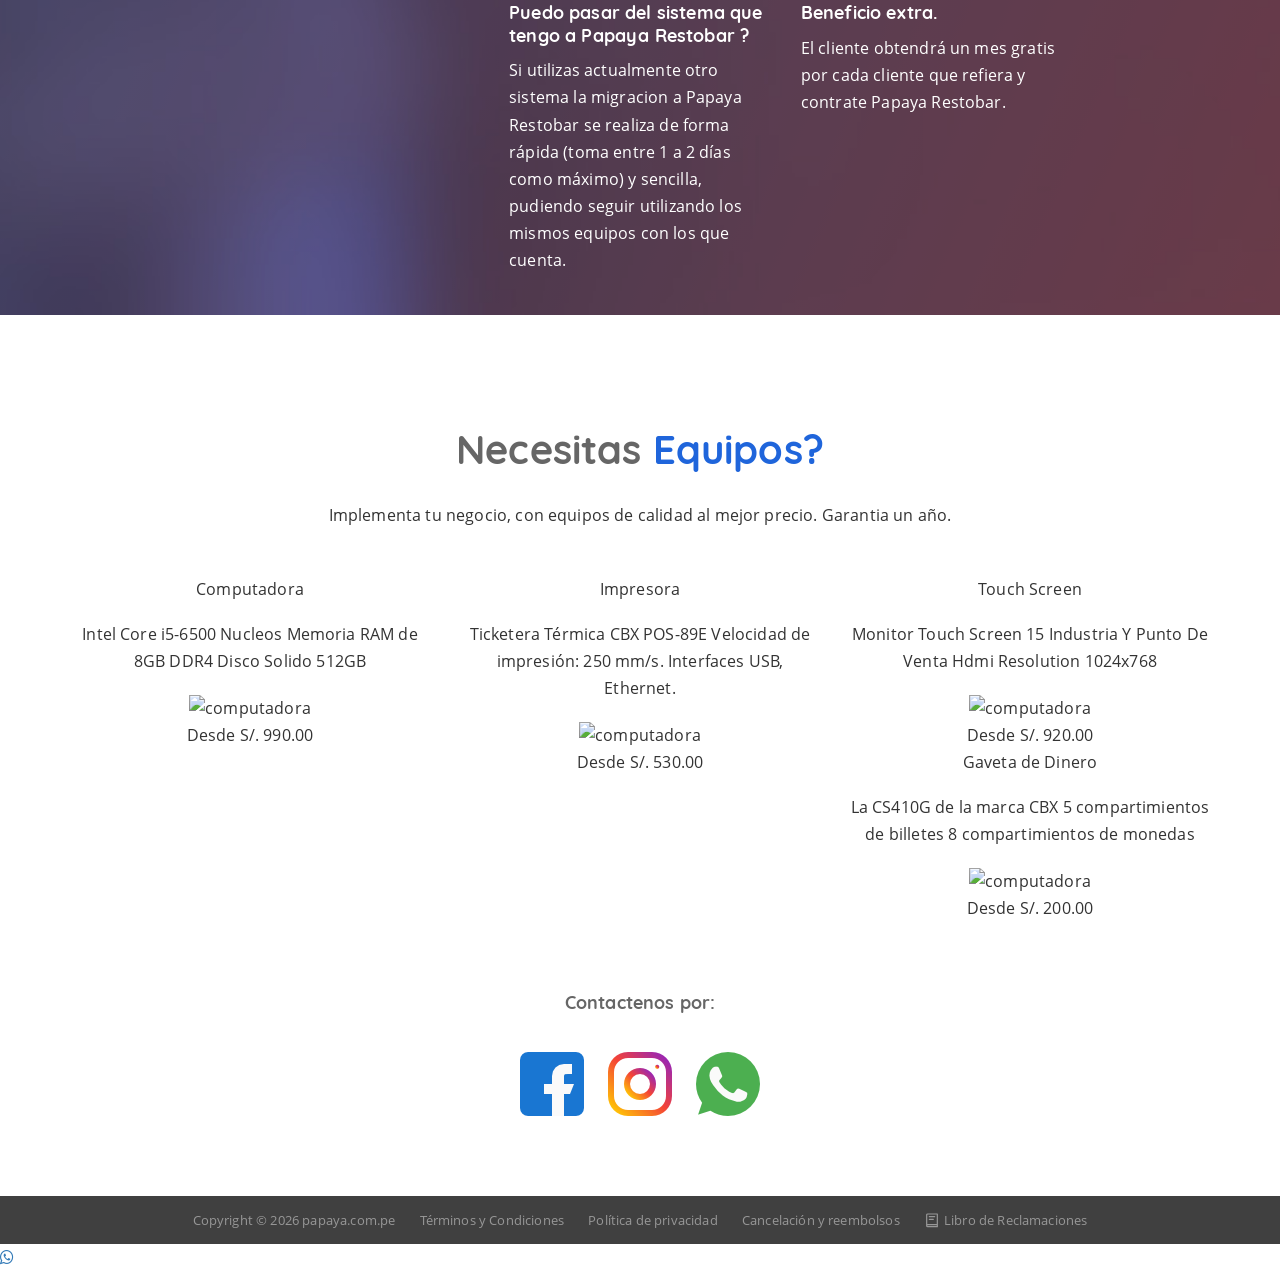
==== commit 9dbf183c: "pasarela" ====
--- a/index.html
+++ b/index.html
@@ -888,8 +888,9 @@
 								</ul>								
 							</div>
 							<ul class="buttons">
-								<li><a href="https://demo.papaya.com.pe/demo" class="button wow fadeInUp nav-item" data-wow-duration=".5s" data-wow-delay=".6s">Lo Quiero!</a></li>								
+								<li><a href="https://demo.papaya.com.pe/demo" class="button wow fadeInUp nav-item" data-wow-duration=".5s" data-wow-delay=".6s">Ver demo</a></li>								
 							</ul>
+							<p class="contratar-mini"><a href="./contratar.html?plan=basico">Contratar</a></p>
 						</div>
 					</div><!-- .col  -->
 
@@ -921,8 +922,9 @@
 								</ul>								
 							</div>
 							<ul class="buttons">
-								<li><a href="https://demo.papaya.com.pe/demo" class="button wow fadeInUp nav-item" data-wow-duration=".5s" data-wow-delay=".6s">Lo Quiero!</a></li>								
+								<li><a href="https://demo.papaya.com.pe/demo" class="button wow fadeInUp nav-item" data-wow-duration=".5s" data-wow-delay=".6s">Ver demo</a></li>								
 							</ul>
+							<p class="contratar-mini"><a href="./contratar.html?plan=mype">Contratar</a></p>
 						</div>
 					</div><!-- .col  -->
 
@@ -953,8 +955,9 @@
 								</ul>								
 							</div>
 							<ul class="buttons">
-								<li><a href="https://demo.papaya.com.pe/demo" class="button wow fadeInUp nav-item" data-wow-duration=".5s" data-wow-delay=".6s">Lo Quiero!</a></li>								
+								<li><a href="https://demo.papaya.com.pe/demo" class="button wow fadeInUp nav-item" data-wow-duration=".5s" data-wow-delay=".6s">Ver demo</a></li>								
 							</ul>
+							<p class="contratar-mini"><a href="./contratar.html?plan=full">Contratar</a></p>
 						</div>
 					</div><!-- .col  -->
 					
@@ -1124,15 +1127,19 @@
 			</div>
 		</div>
 			
+		<style>.contratar-mini{margin:-8px 0 0;padding-bottom:22px;text-align:center}.contratar-mini a{display:inline-block;padding:0 26px;line-height:2.4;font-size:.9em;font-weight:700;color:#9E38CF;border:2px solid #9E38CF;border-radius:25px;transition:all .3s ease}.contratar-mini a:hover,.contratar-mini a:focus-visible{color:#fff;background:#9E38CF;text-decoration:none}</style>
+		<script>document.addEventListener('DOMContentLoaded',function(){var a=document.getElementById('anio');if(a)a.textContent=new Date().getFullYear();});</script>
 		<!-- Start .footer-section  all footer -->
 		<div class="footer-section section">
 			<div class="container">
 				<div class="row text-center">
 					<div class="col-md-12">	
 						<ul class="footer-links inline-list">
-							<li>Copyright © 2023 papaya.com.pe</li>
+							<li>Copyright © <span id="anio">2026</span> papaya.com.pe</li>
+							<li><a href="./terminos-condiciones.html">Términos y Condiciones</a></li>
 							<li><a href="./privacidad.html">Política de privacidad</a></li>
-							<li>..</li>
+							<li><a href="./politica-reembolso.html">Cancelación y reembolsos</a></li>
+							<li><a href="./libro-reclamaciones.html"><svg width="16" height="16" viewBox="0 0 24 24" aria-hidden="true" style="vertical-align:-3px;margin-right:4px"><path d="M4 4.5A1.5 1.5 0 0 1 5.5 3H20v16H5.5A1.5 1.5 0 0 0 4 20.5zM4 20.5A1.5 1.5 0 0 0 5.5 22H20v-3M8 7h8M8 11h6" fill="none" stroke="currentColor" stroke-width="1.8" stroke-linecap="round" stroke-linejoin="round"/></svg>Libro de Reclamaciones</a></li>
 						</ul>
 					</div><!-- .col  -->
 				</div><!-- .row  -->
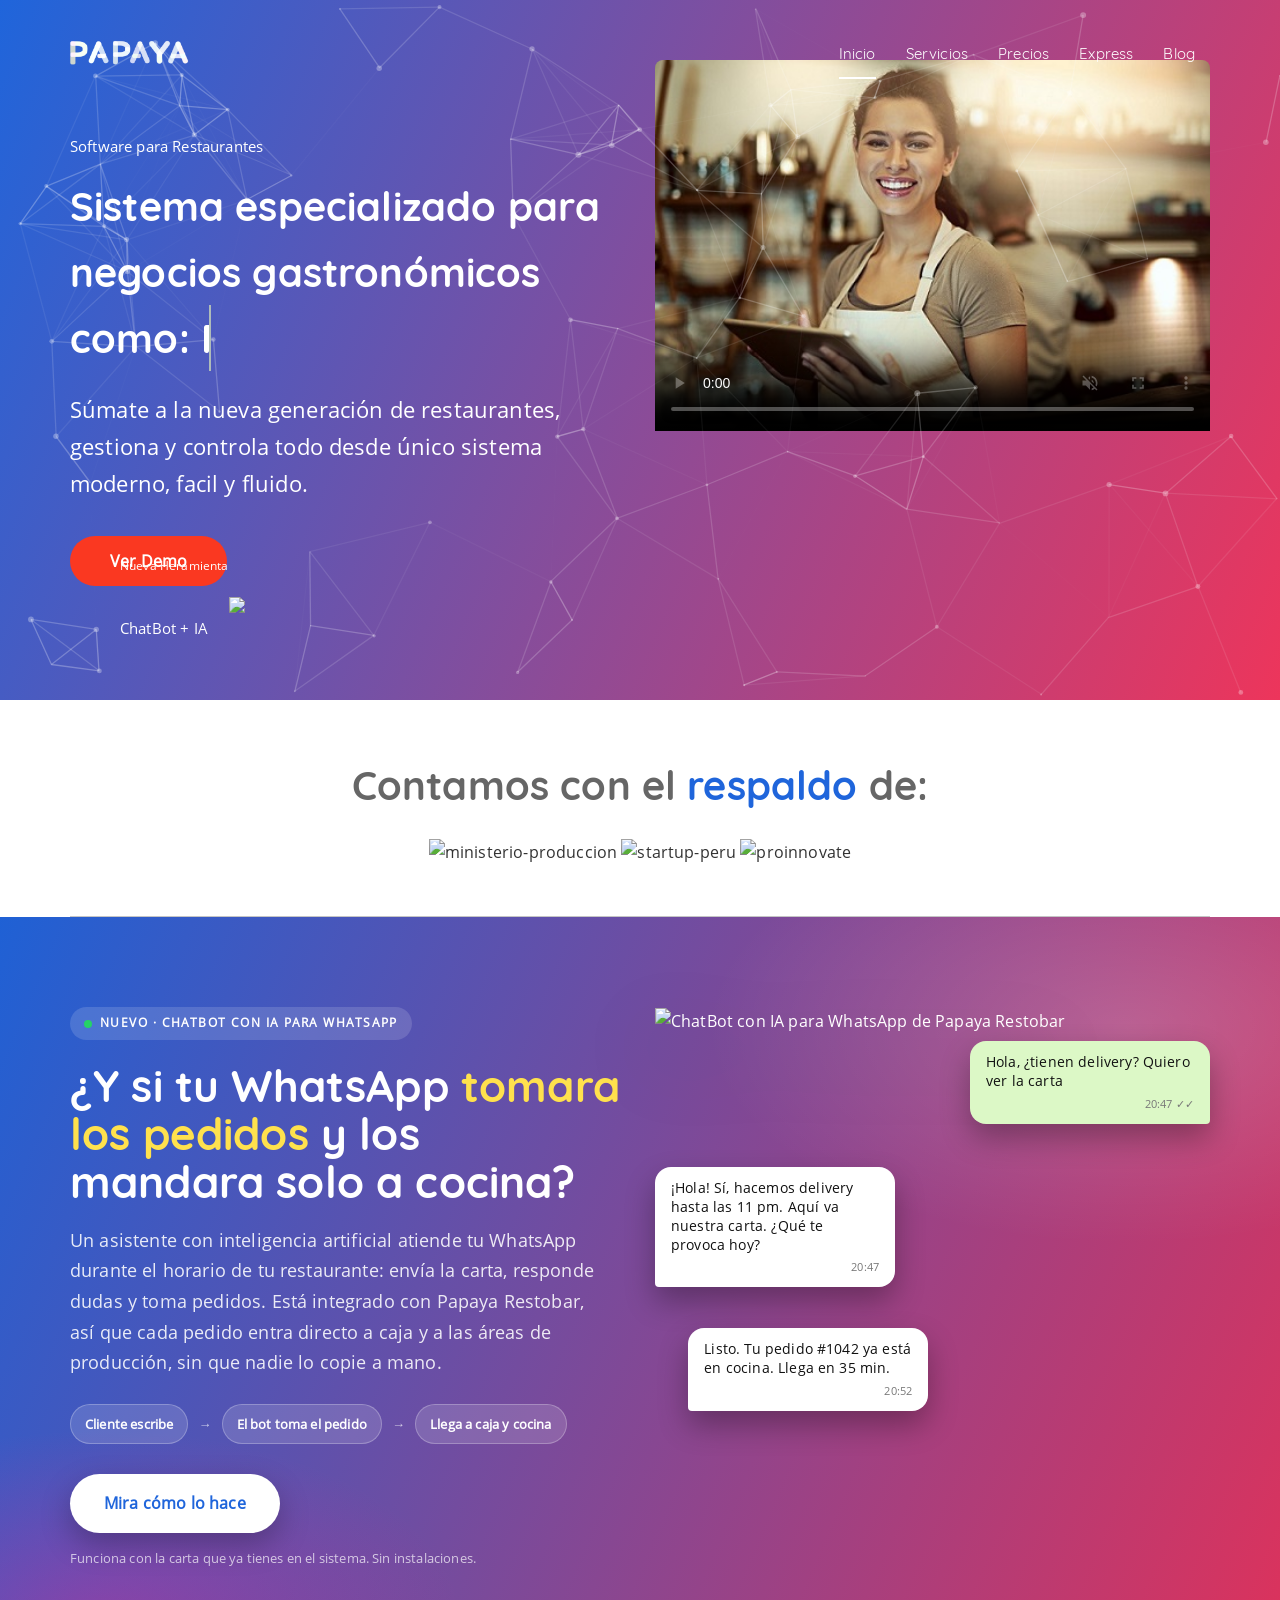
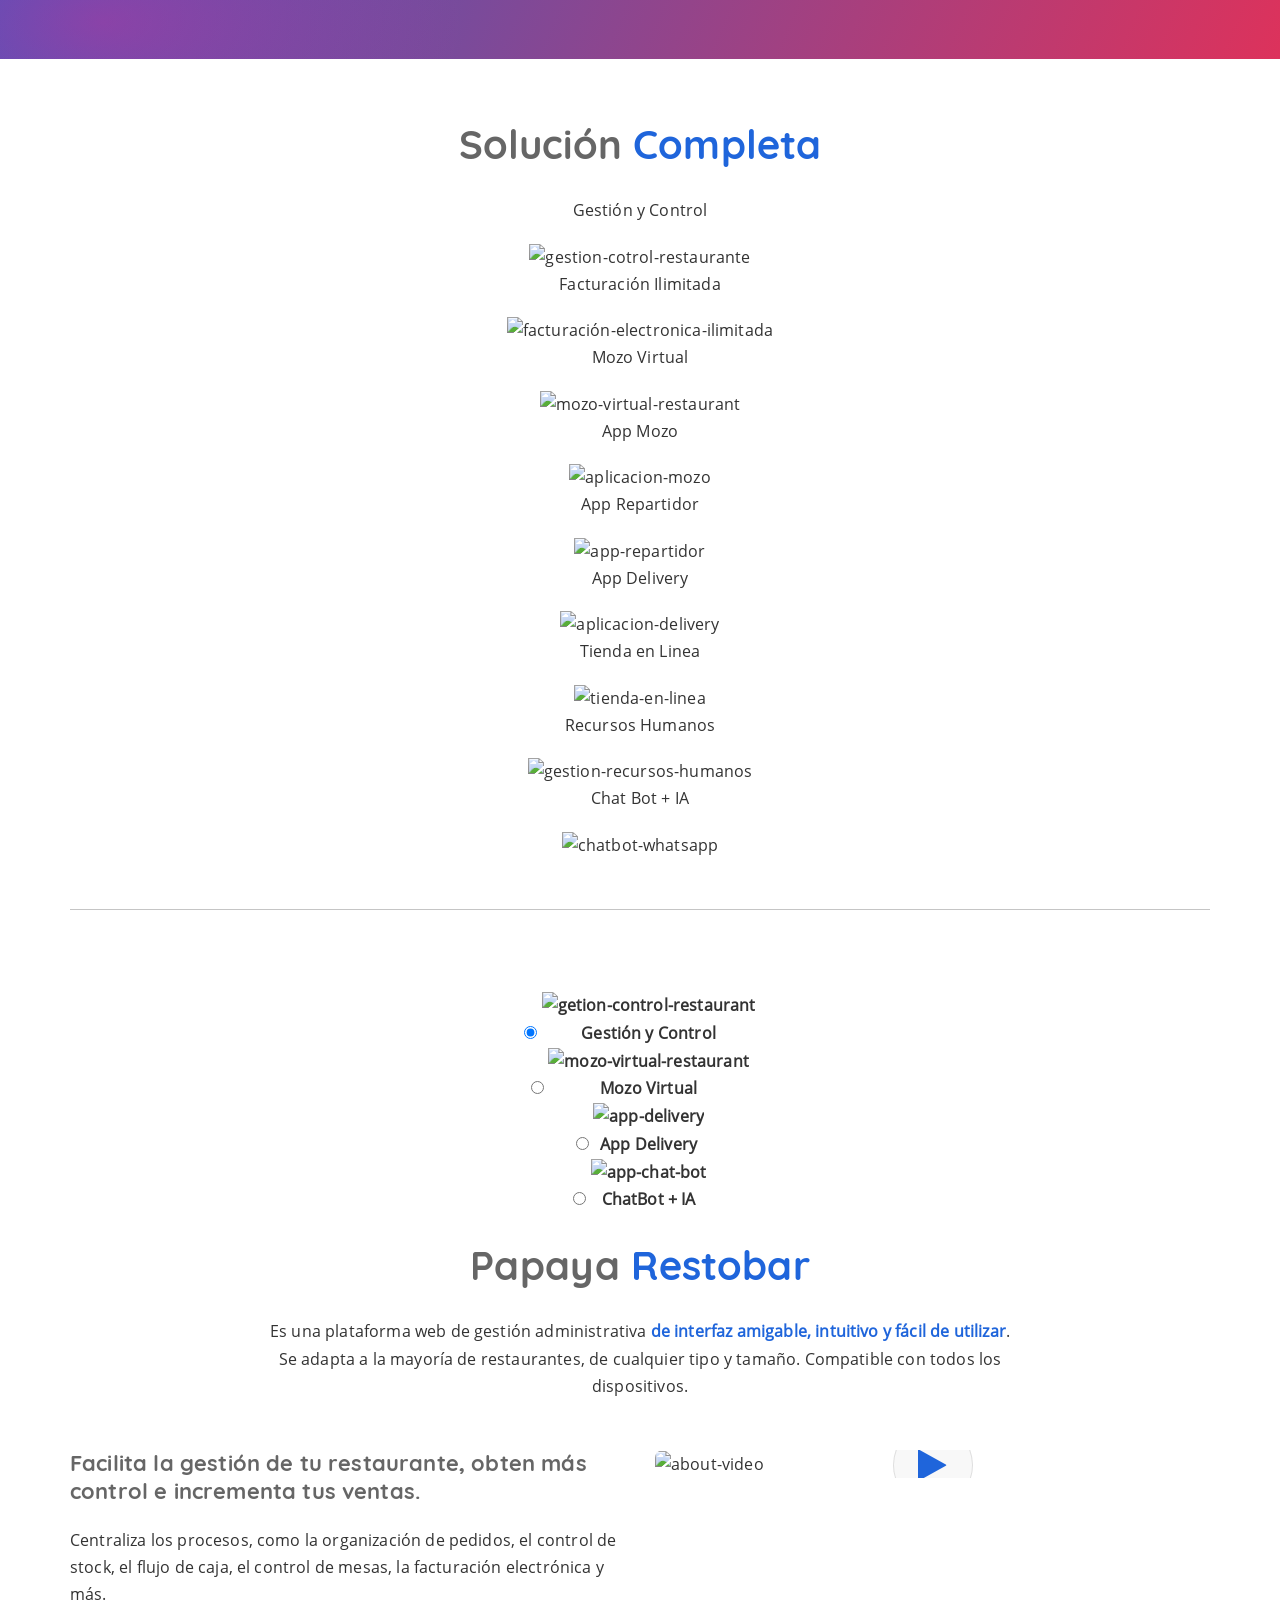
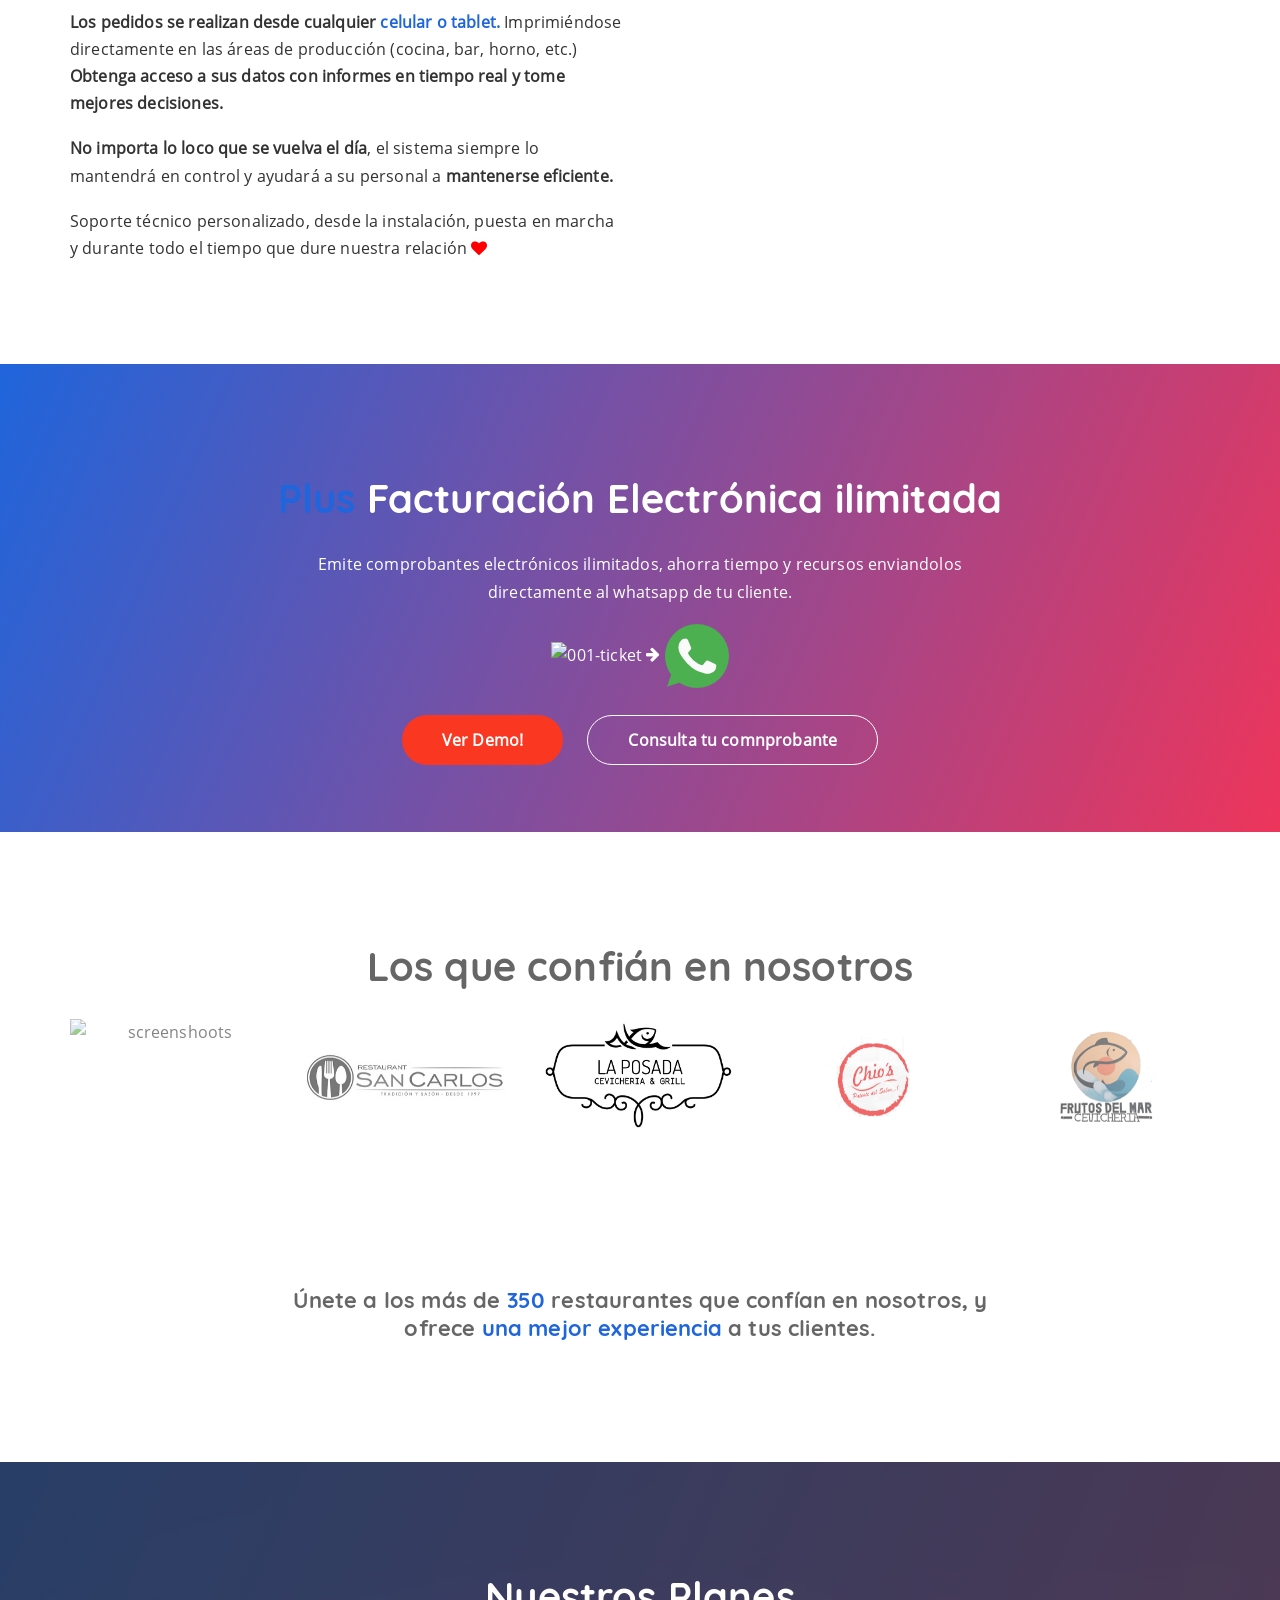
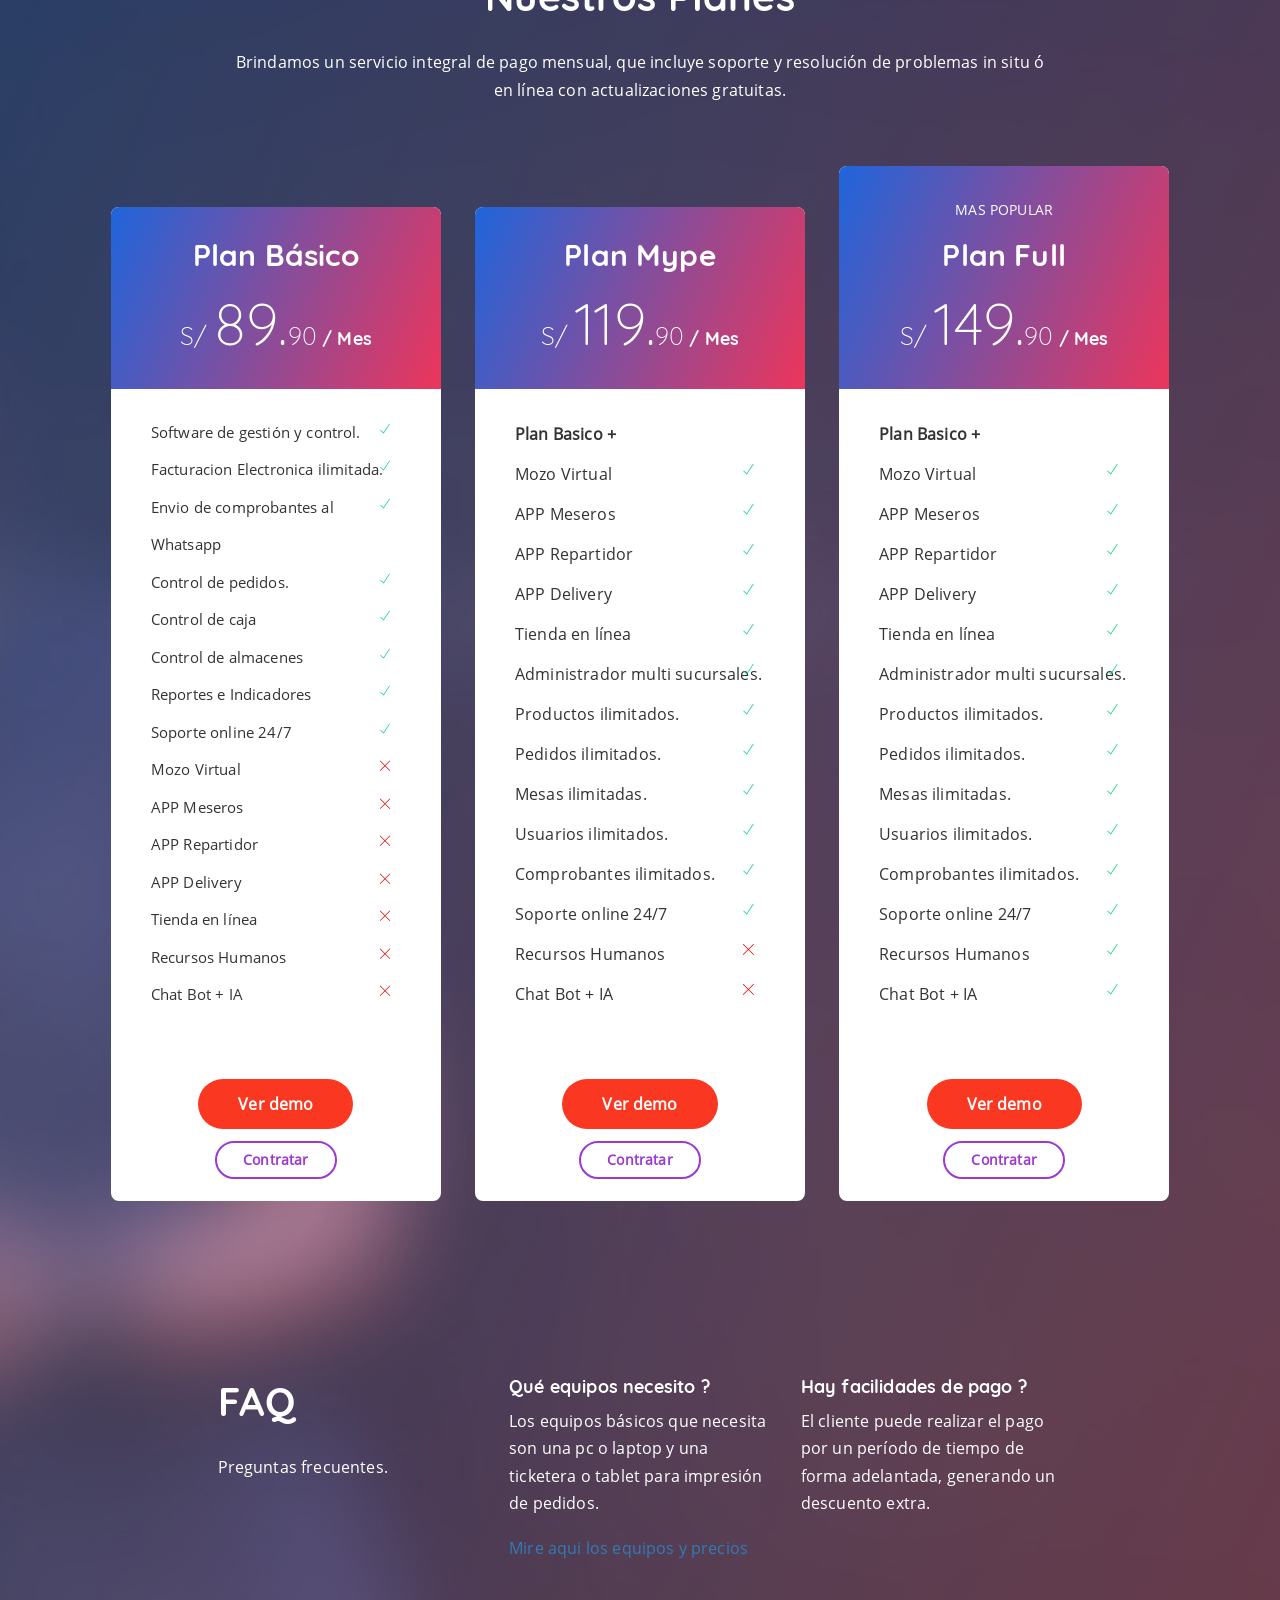
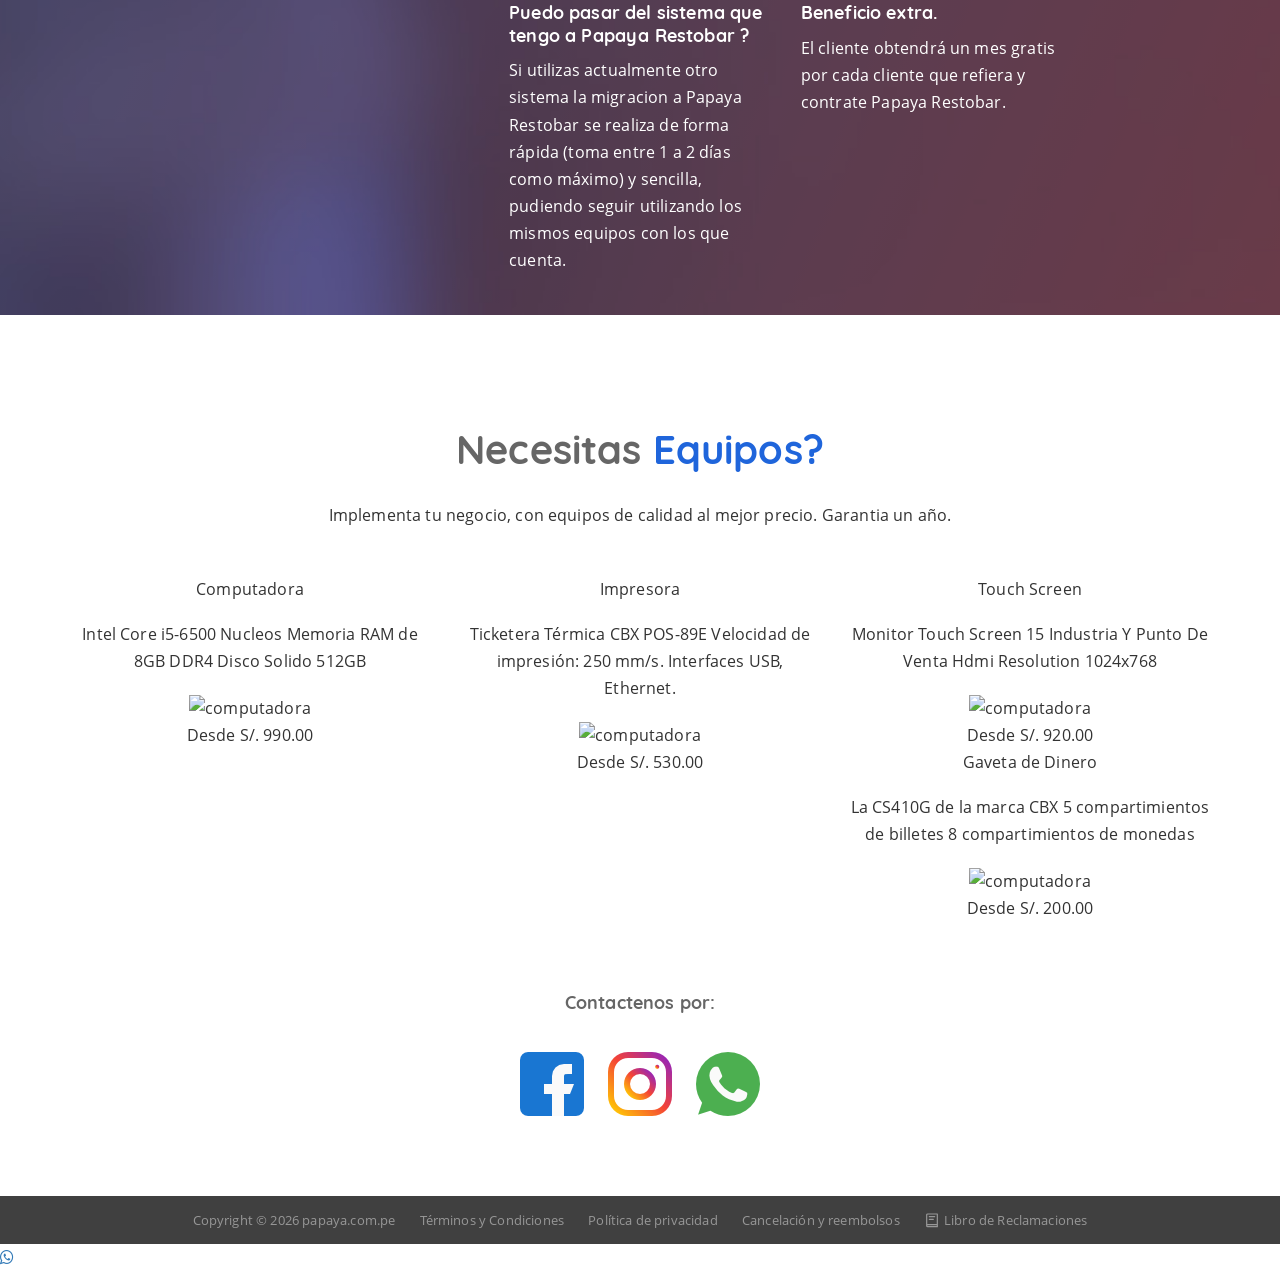
==== commit 114631be: "helpdesk" ====
--- a/index.html
+++ b/index.html
@@ -117,7 +117,8 @@
      	<script 
 			src="https://helpdesk.papaya.com.pe/widget-cdn/helpdesk.js"
 			data-api-key="hd_pk_8abda91dc30bb2194b497814"
-			data-backend="https://helpdesk.papaya.com.pe" defer>
+			data-backend="https://helpdesk.papaya.com.pe"
+			data-realtime="wss://helpdesk.papaya.com.pe" defer>
 		</script>
 		<!-- End HelpDesk Papaya -->
 
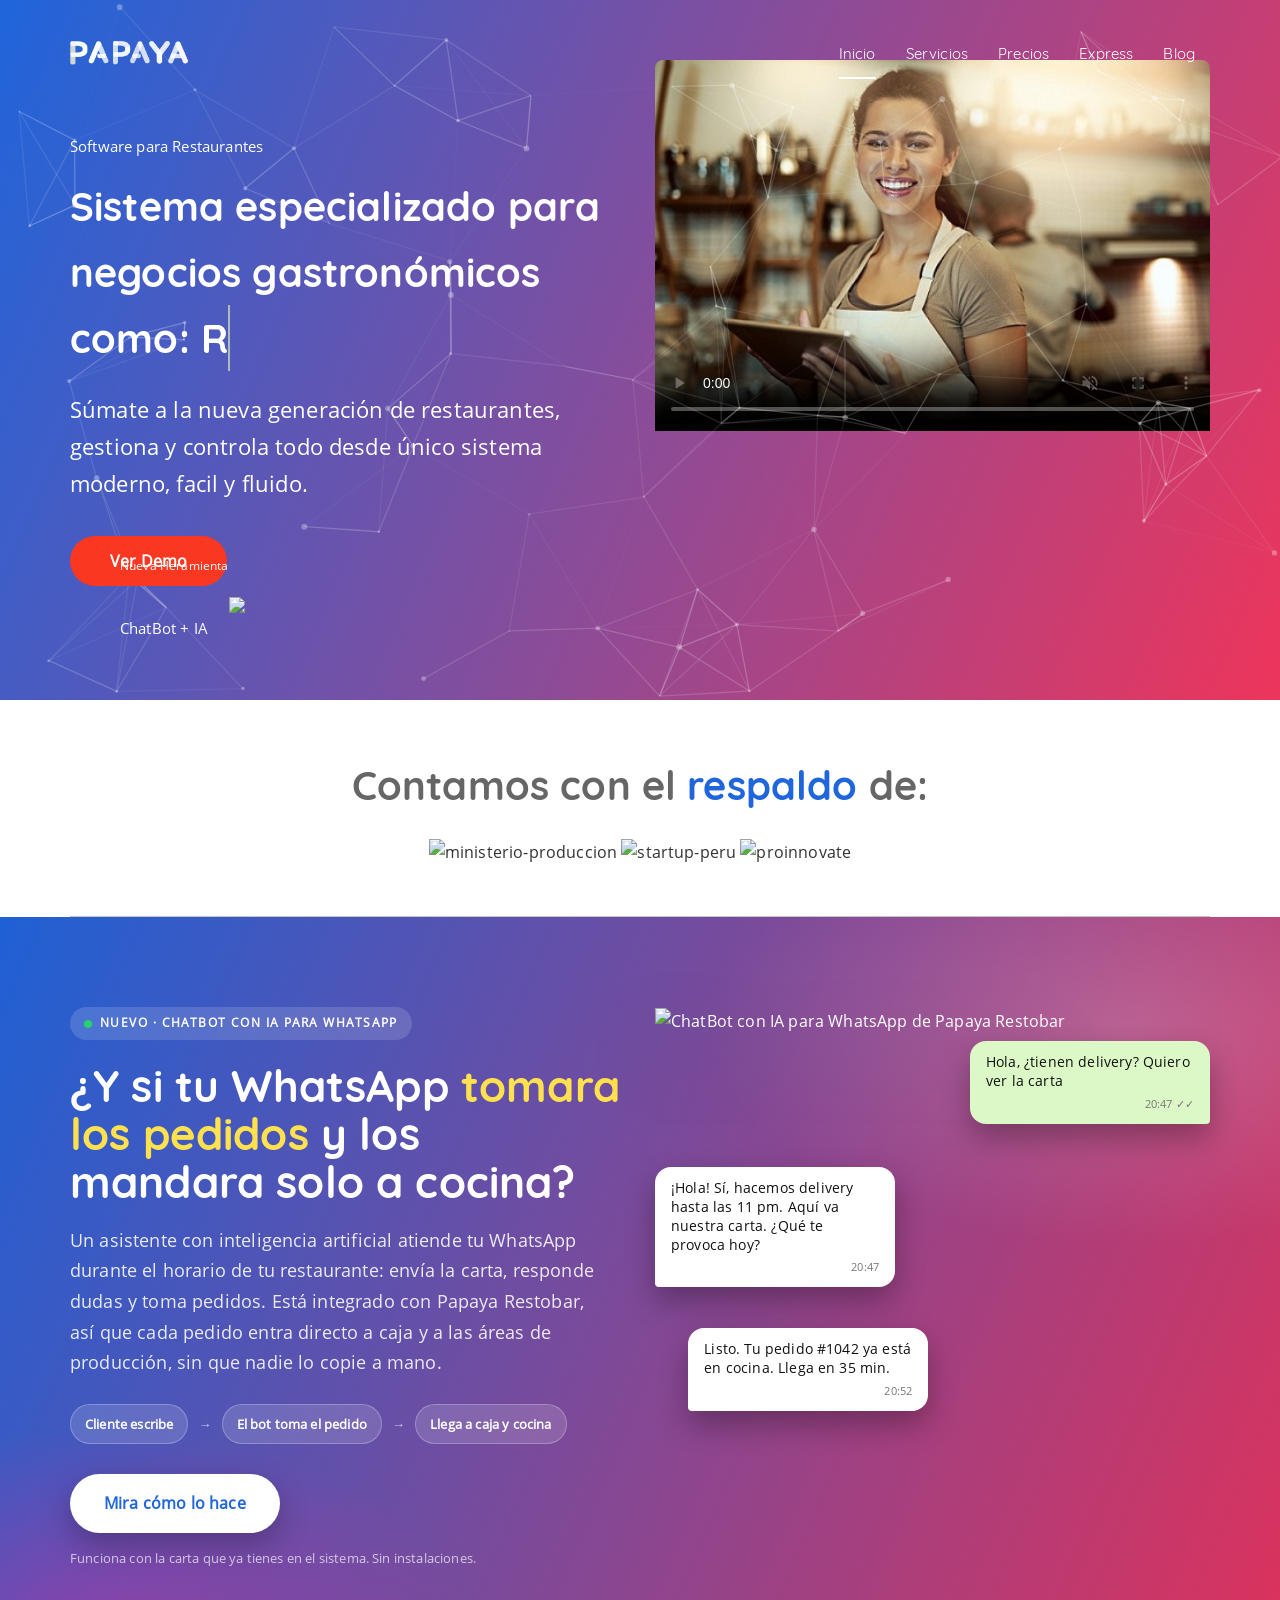
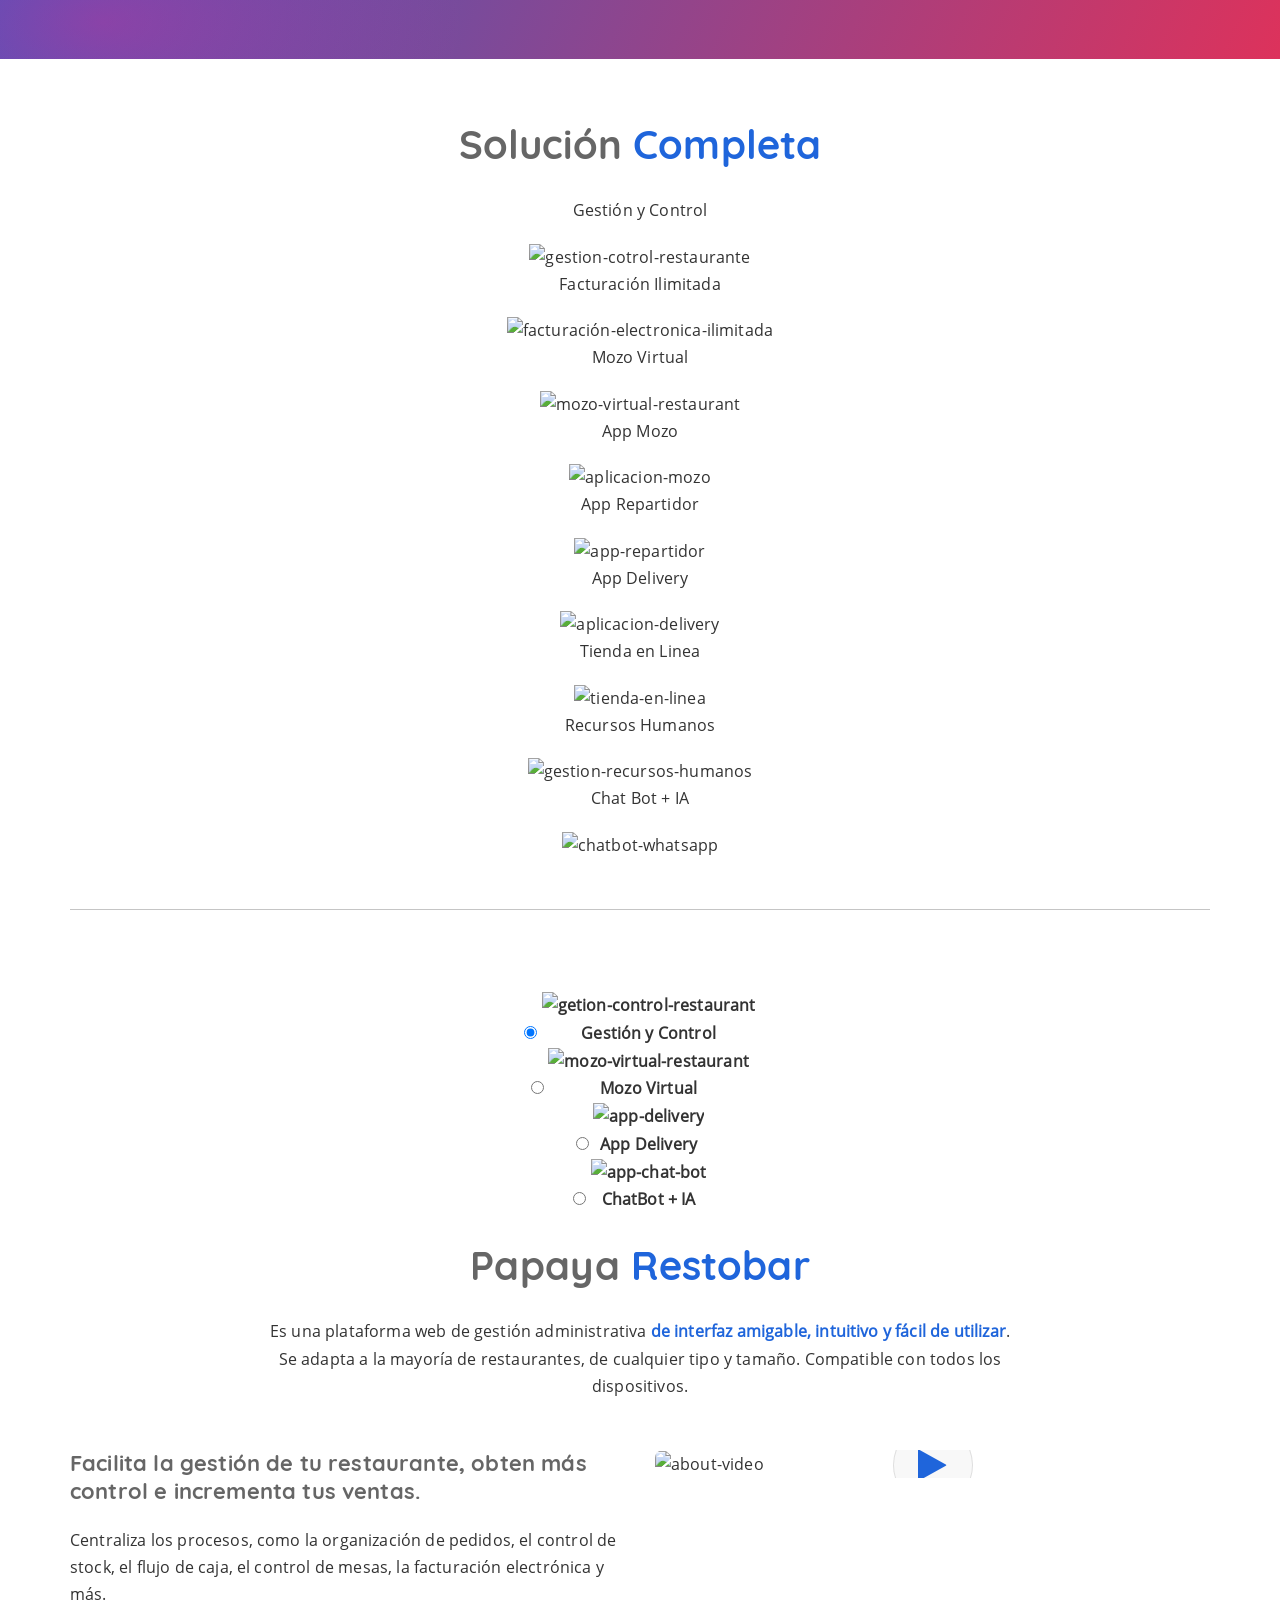
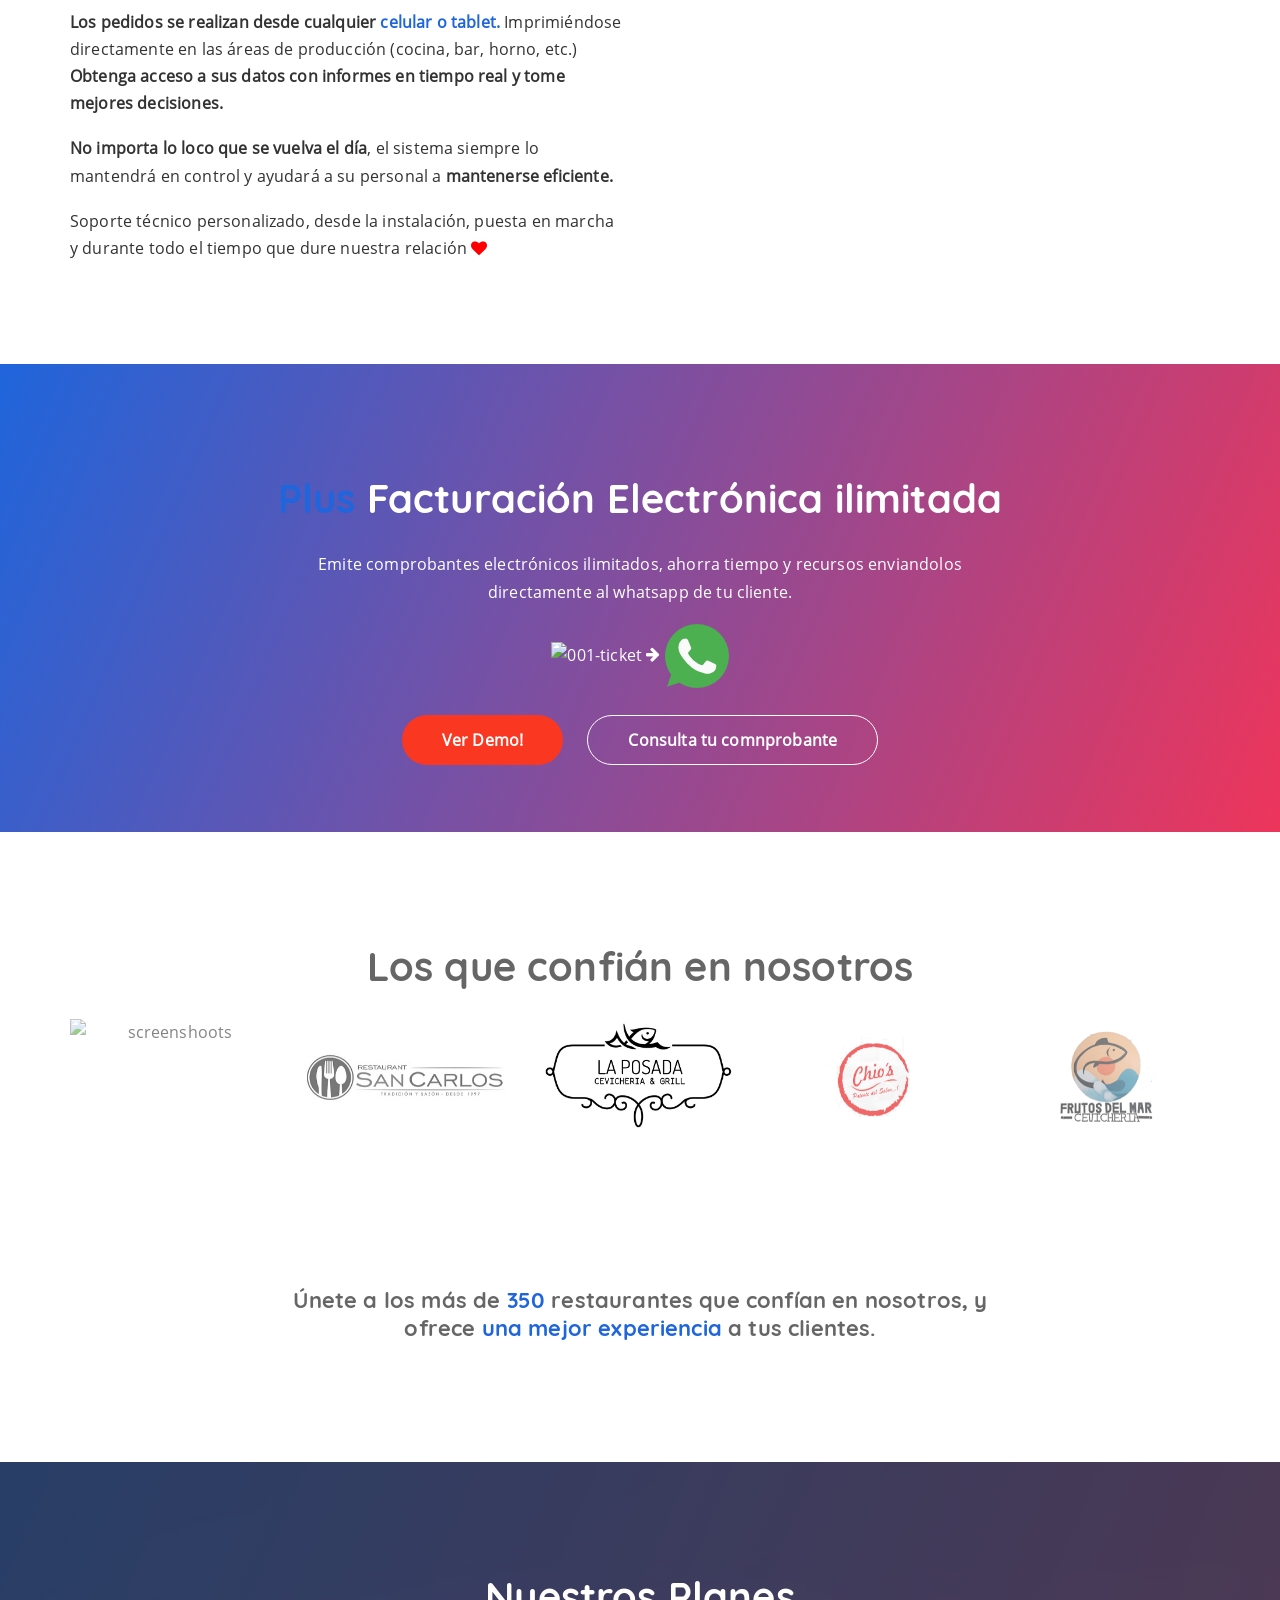
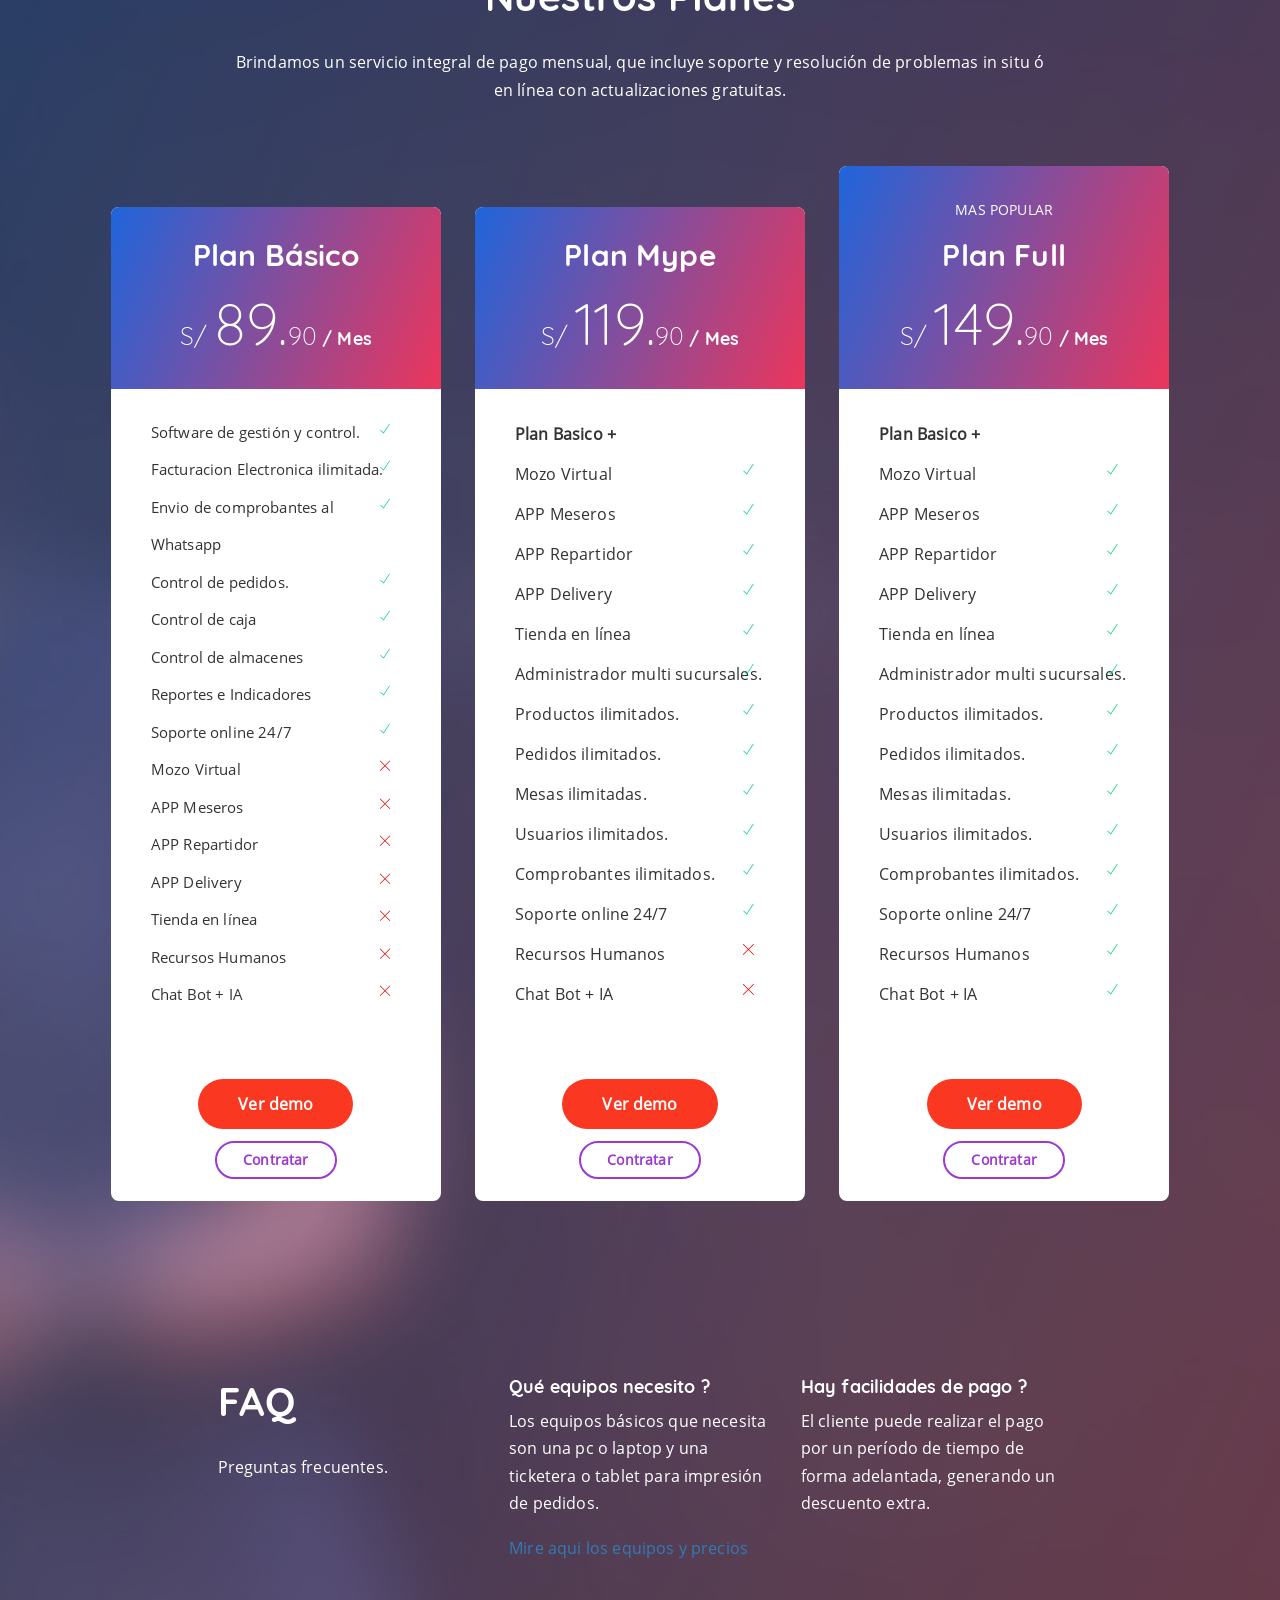
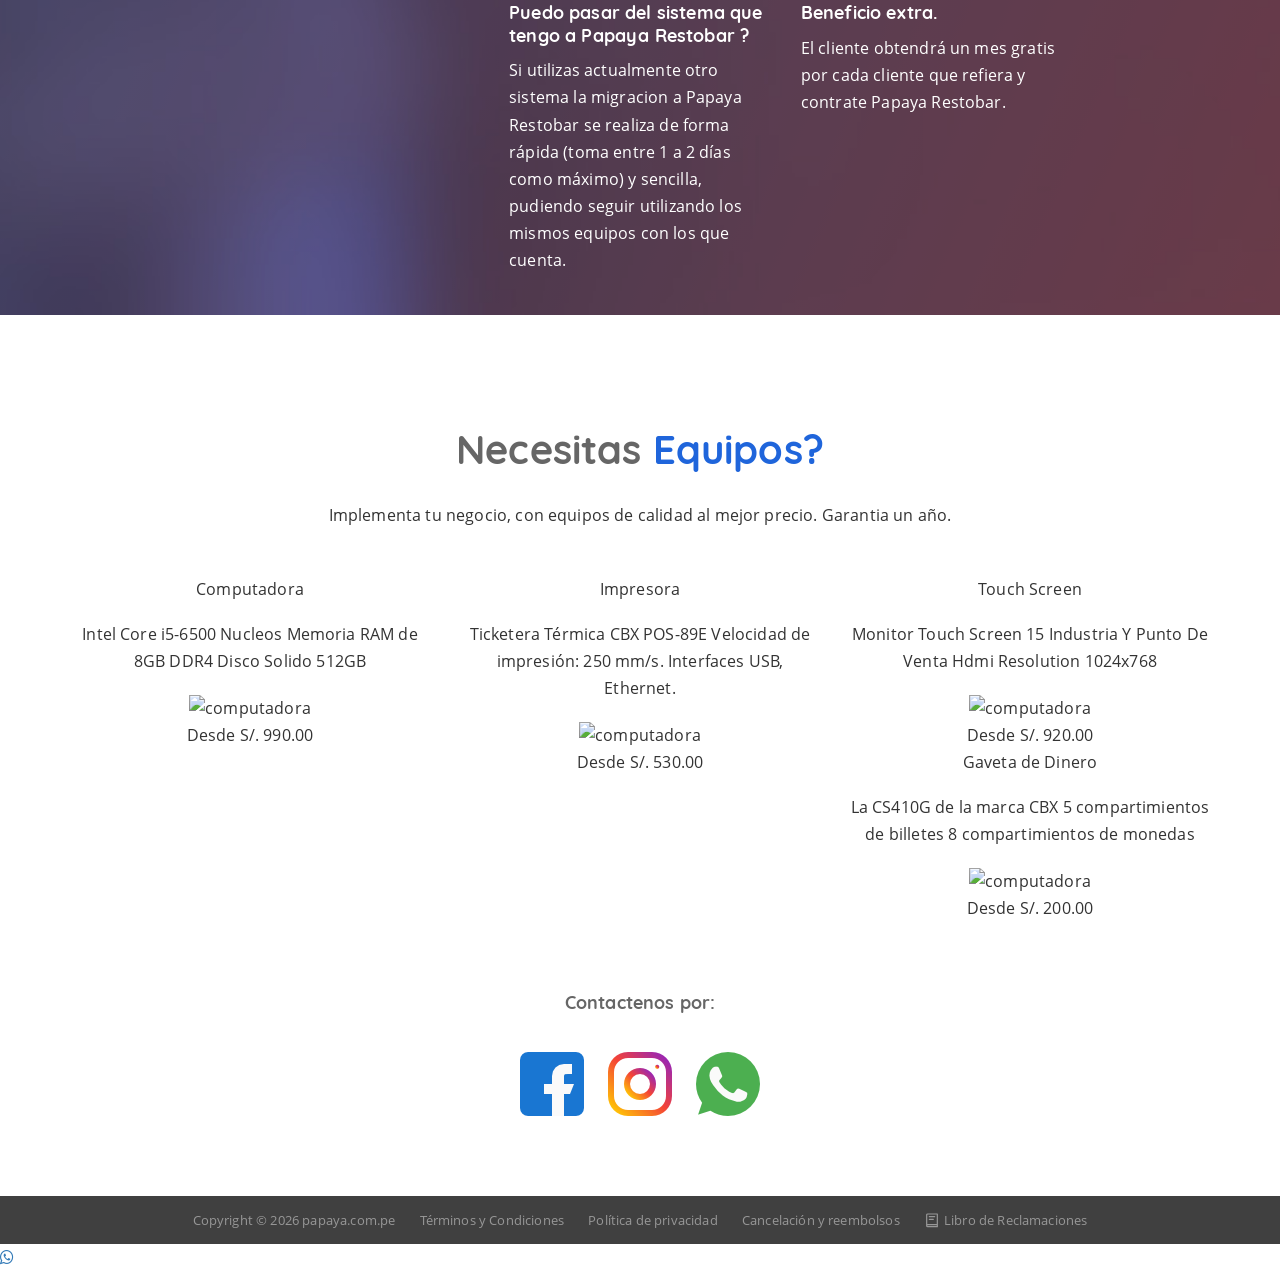
==== commit b2b54dfc: "index" ====
--- a/index.html
+++ b/index.html
@@ -1,6 +1,13 @@
 <!DOCTYPE html>
 <html>
 	<head>
+		<!-- Google tag (GTM-N2HZ8D4H) -->
+		<script async src="https://www.googletagmanager.com/gtm.js?id=GTM-N2HZ8D4H"></script>
+		<script>
+			window.dataLayer = window.dataLayer || [];
+			function gtag(){dataLayer.push(arguments);}
+			gtag('js', new Date());
+		</script>
 
 		<!-- Google Tag Manager -->
 		<script>(function(w,d,s,l,i){w[l]=w[l]||[];w[l].push({'gtm.start':
@@ -104,12 +111,13 @@
 		  gtag('js', new Date());
 
 		  gtag('config', 'AW-11396108781');
+		  // Conversión solo cuando el visitante muestra interés real: WhatsApp o demo
+		  document.addEventListener('click', function (e) {
+		    var a = e.target.closest && e.target.closest('a[href*="wa.me"], a[href*="api.whatsapp.com"], a[href*="demo.papaya.com.pe"]');
+		    if (a) gtag('event', 'conversion', {'send_to': 'AW-11396108781/S3T9CMPT1PIYEO2ji7oq'});
+		  });
 		</script>
 
-		<!-- Event snippet for Website traffic conversion page -->
-		<script>
-		  gtag('event', 'conversion', {'send_to': 'AW-11396108781/S3T9CMPT1PIYEO2ji7oq'});
-		</script>
 
 
 
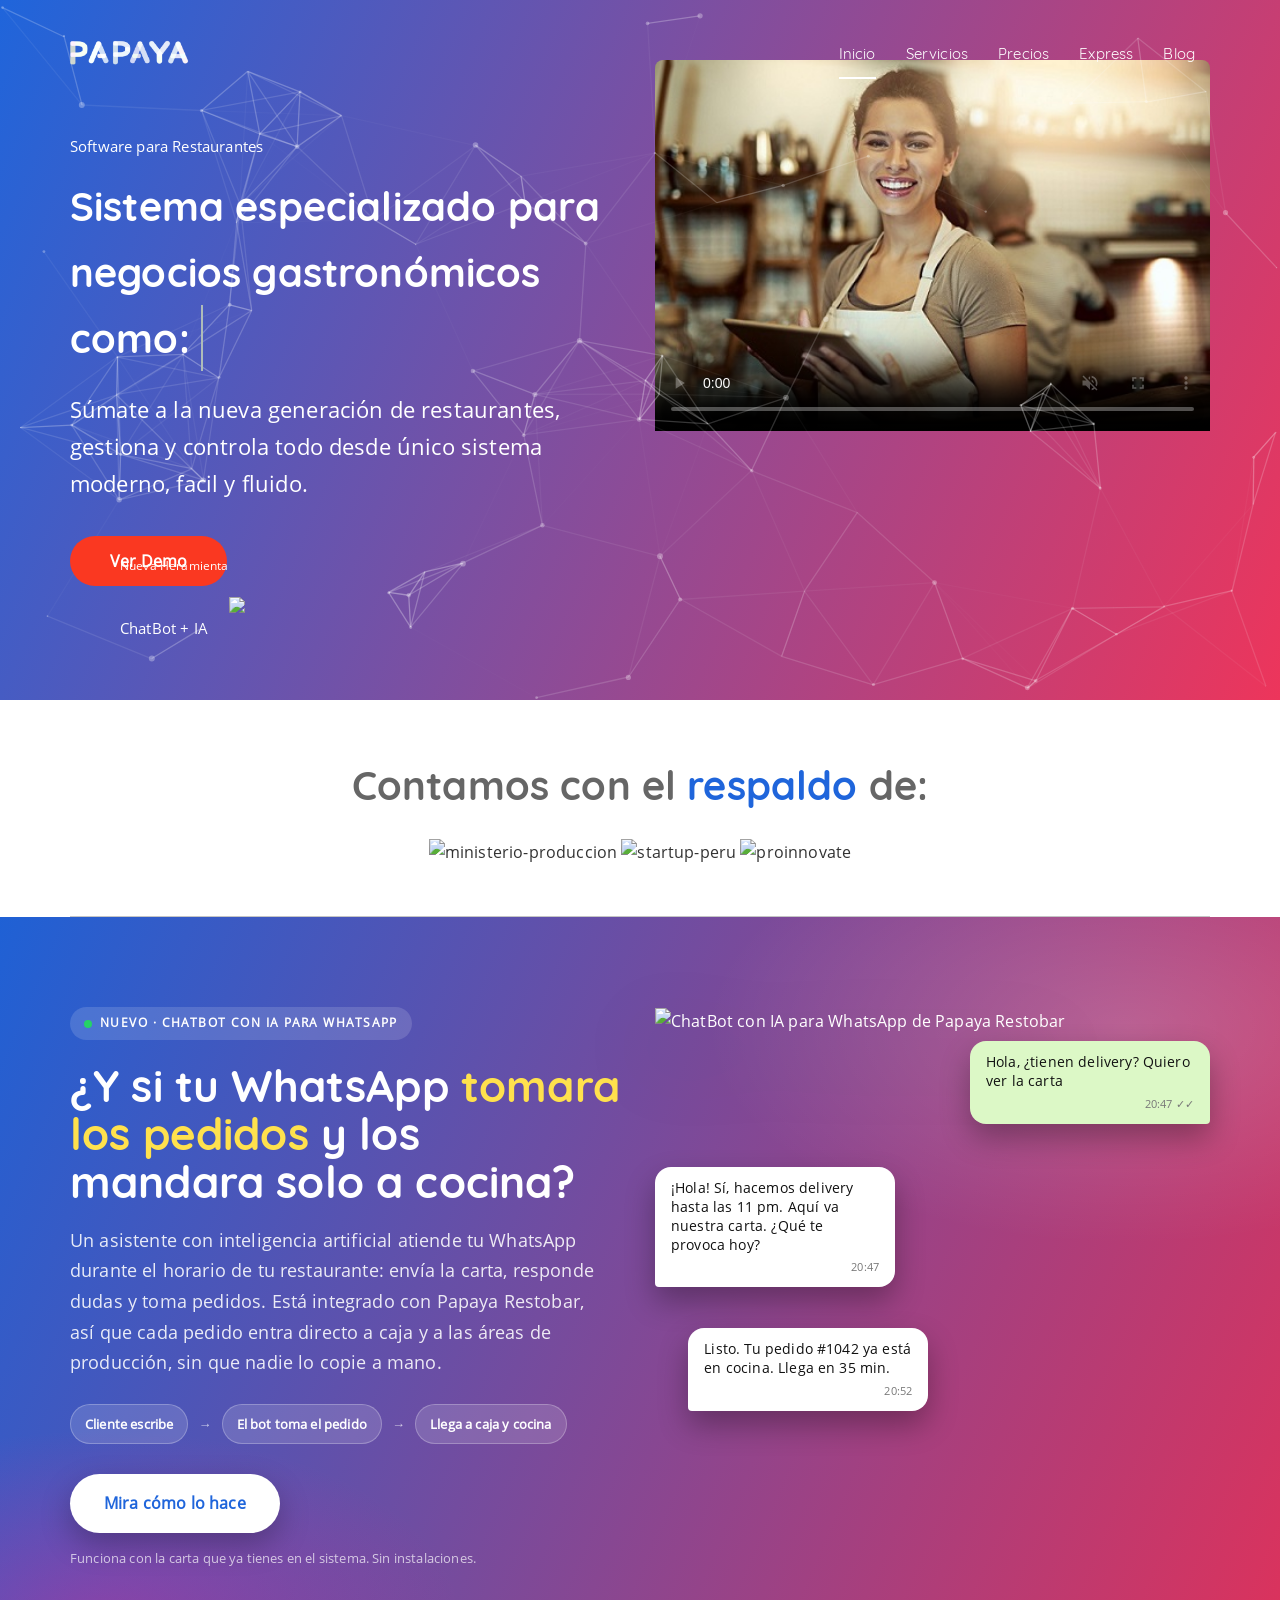
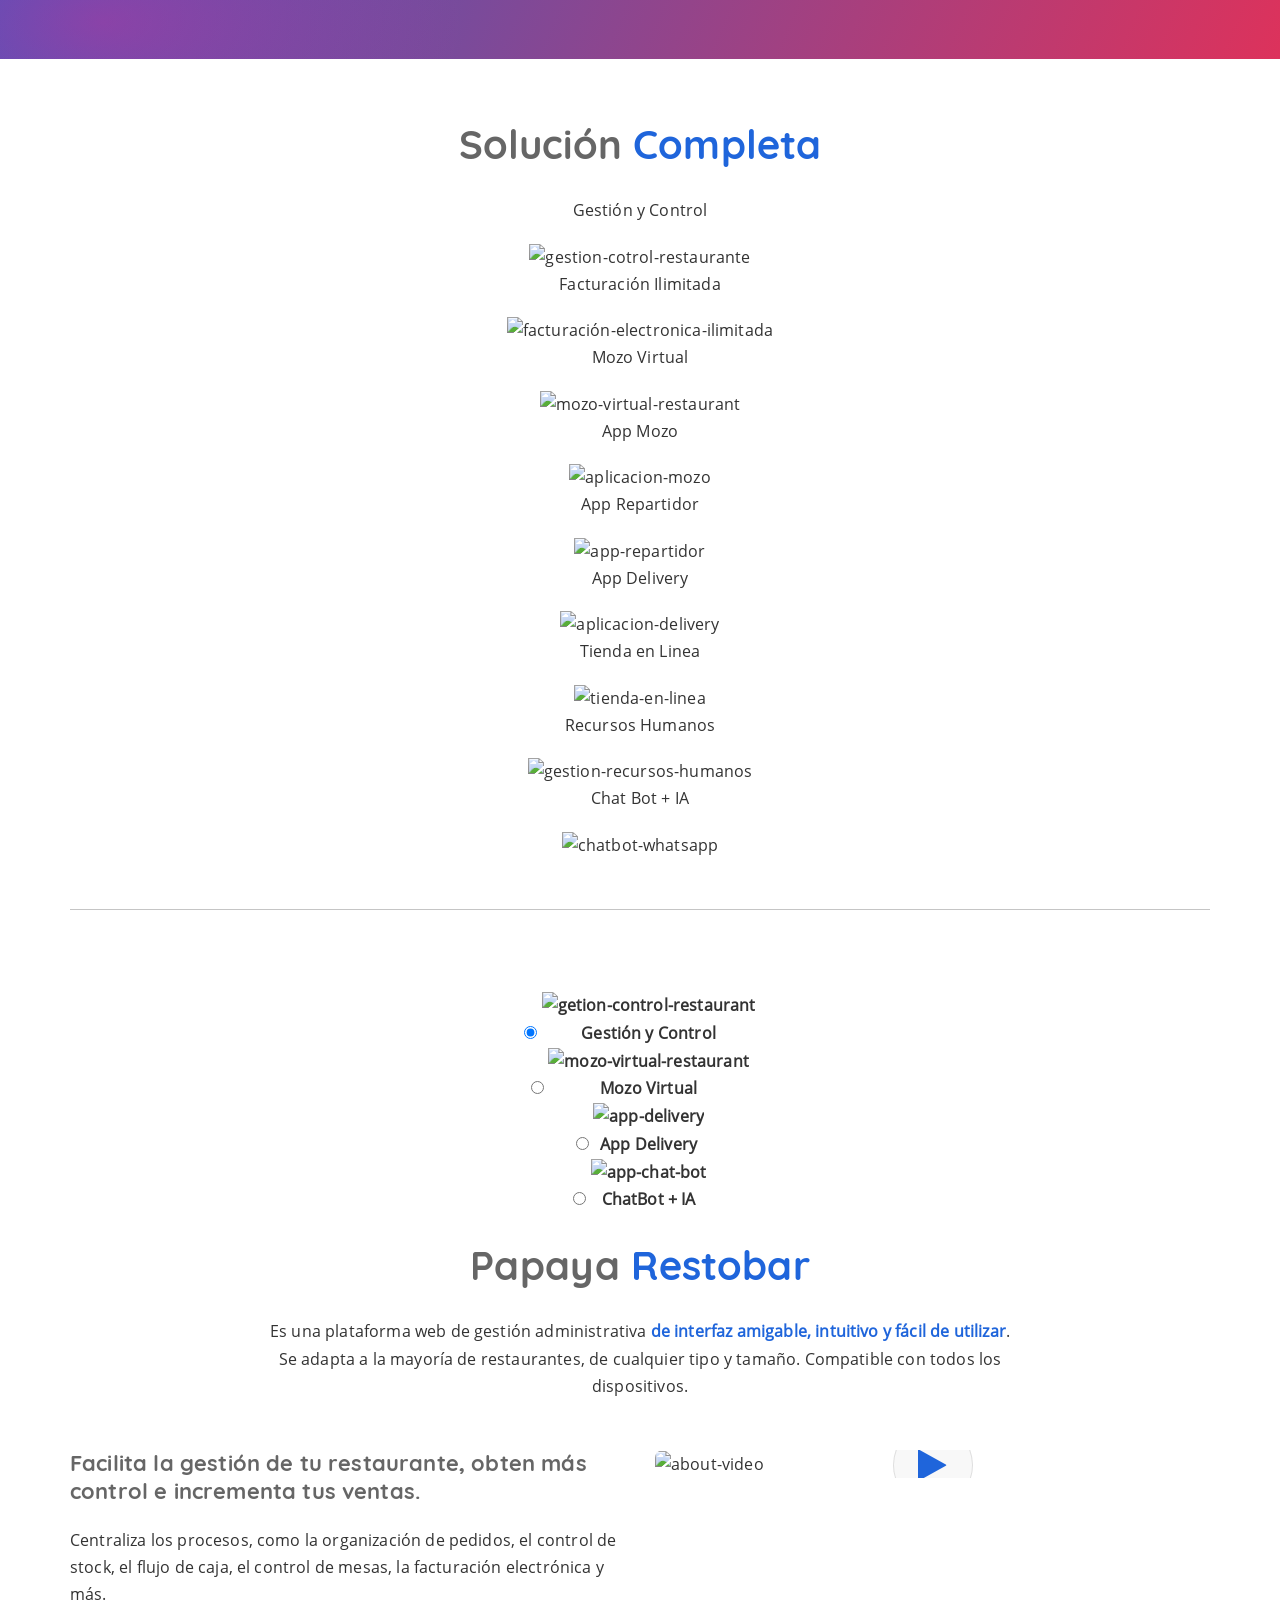
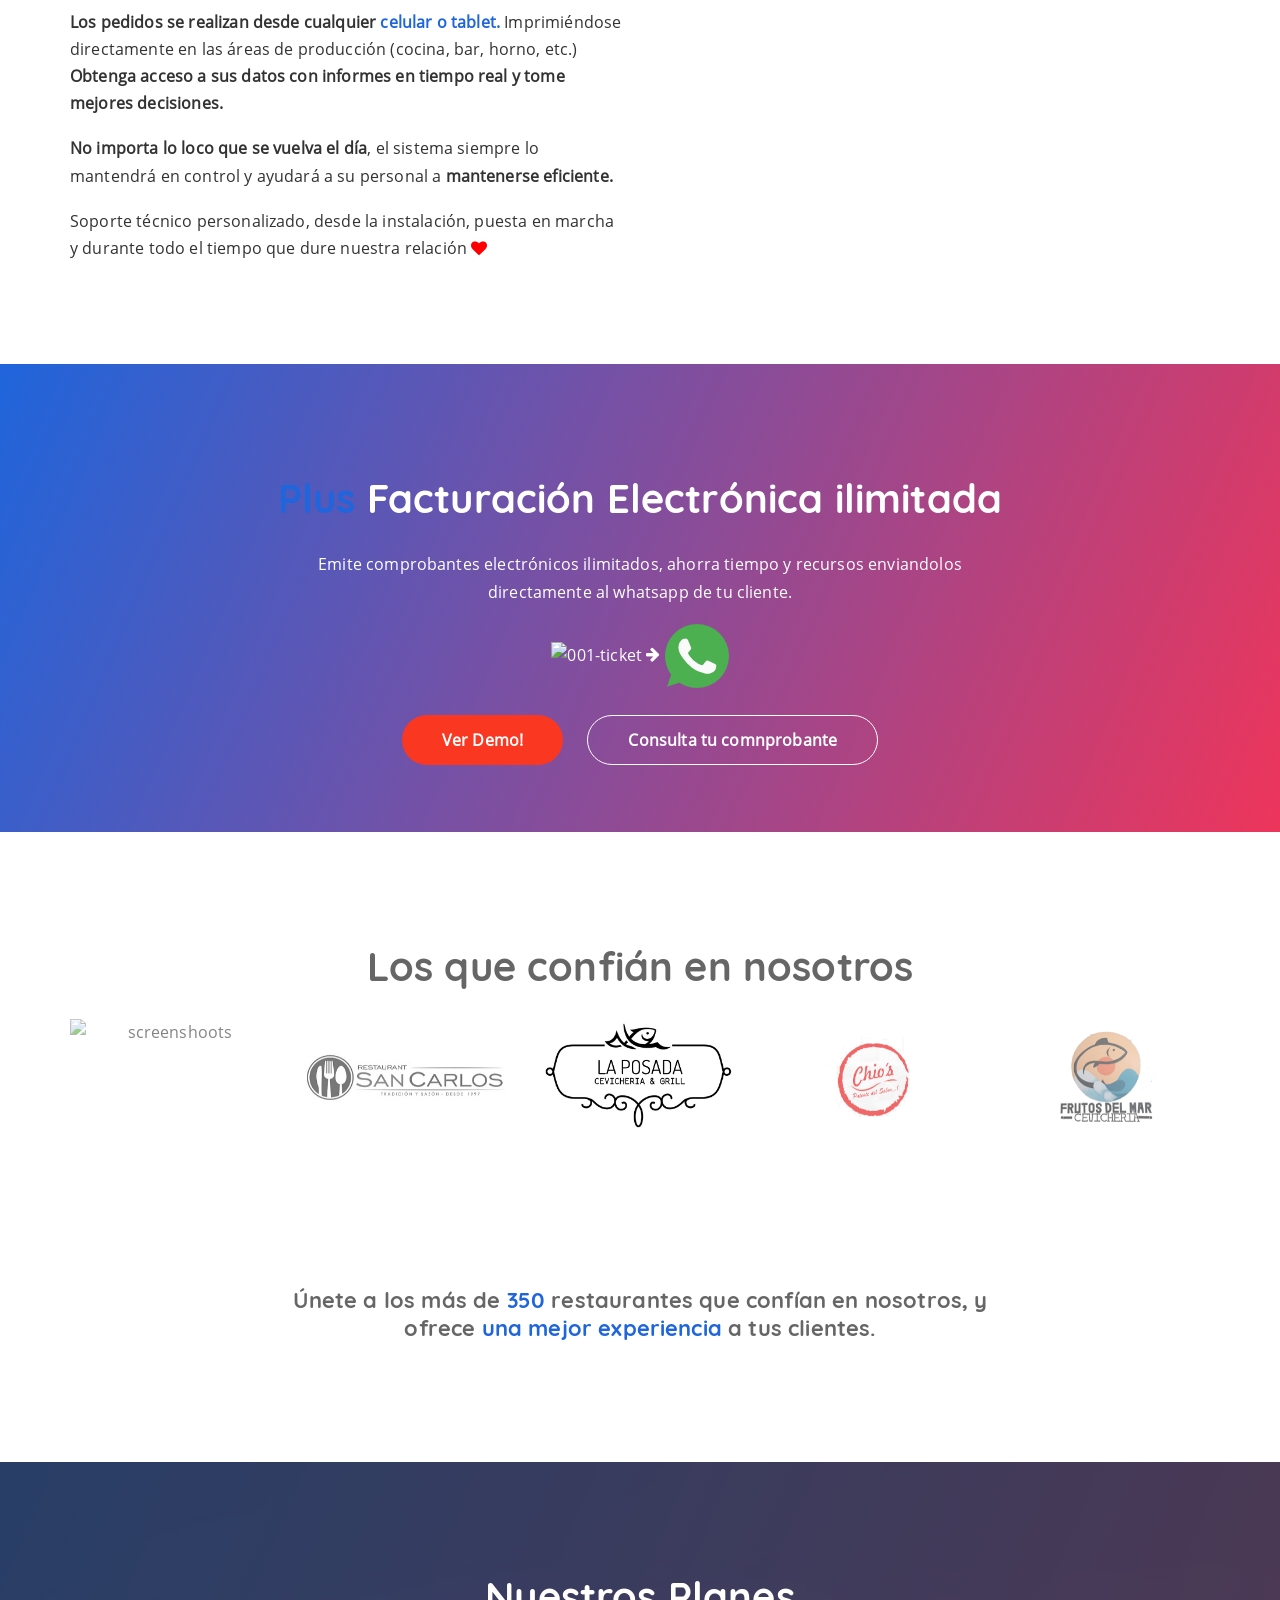
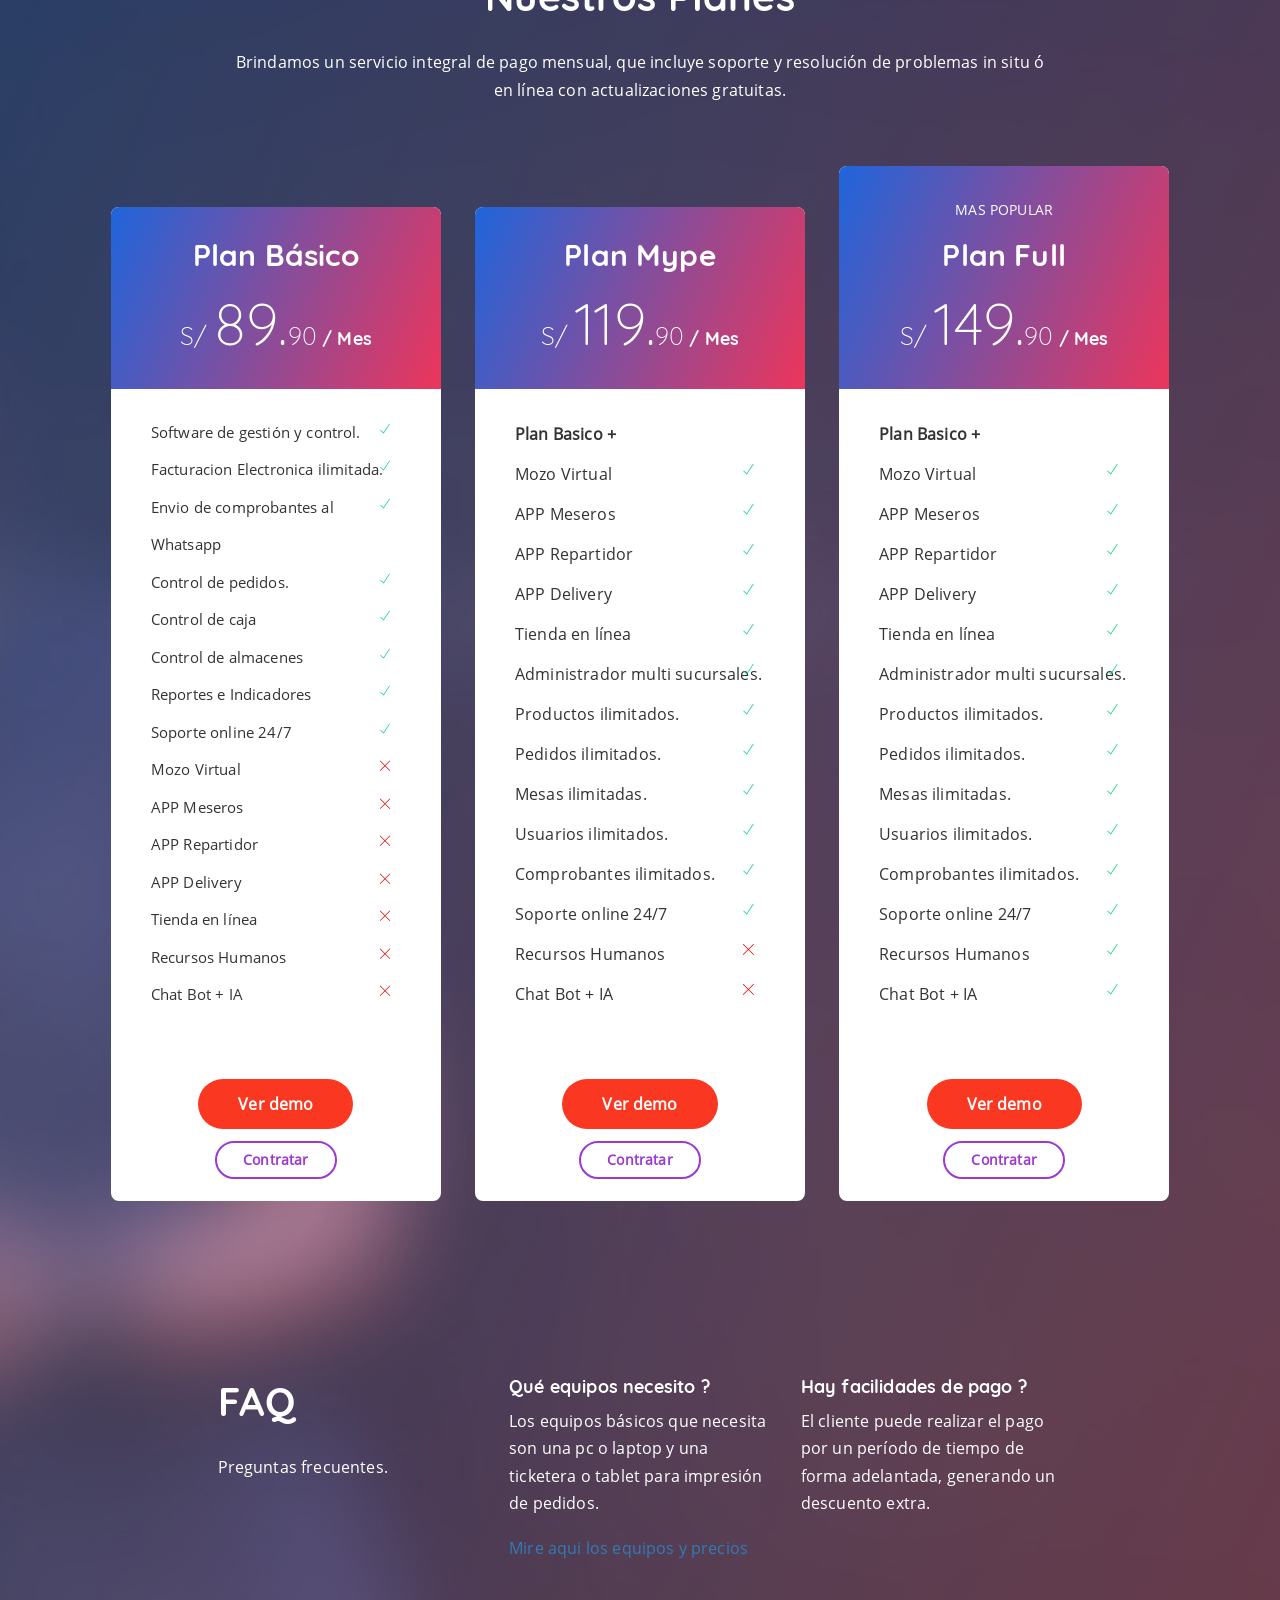
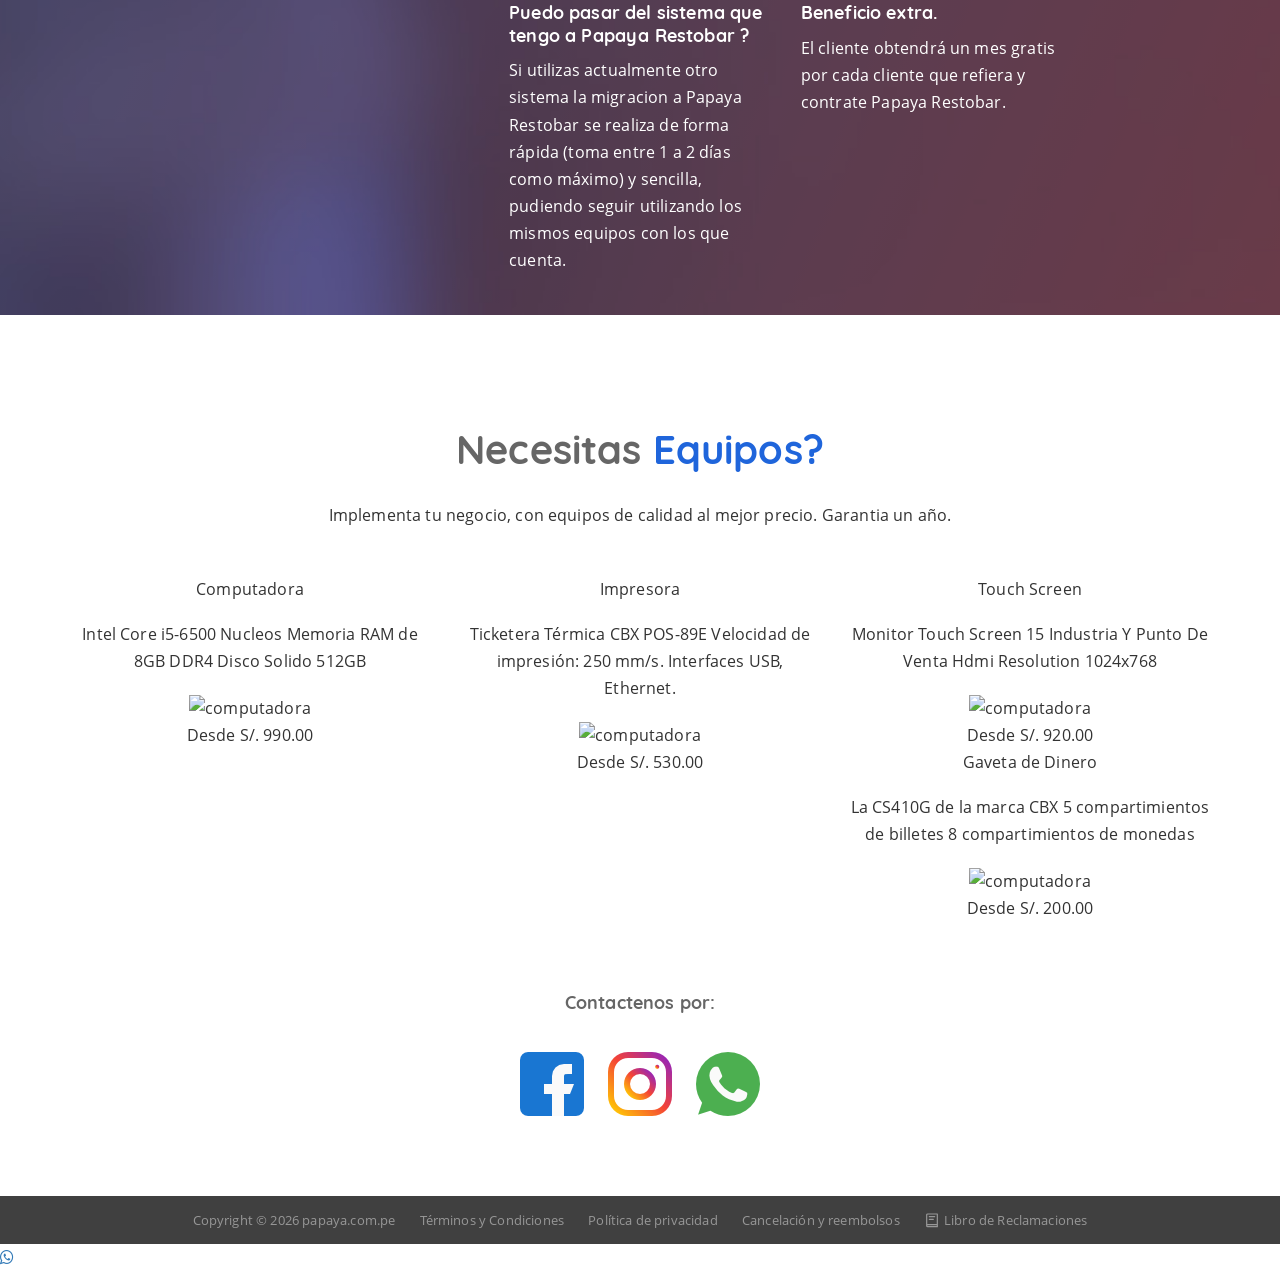
==== commit 631e7dd8: "index" ====
--- a/index.html
+++ b/index.html
@@ -103,18 +103,27 @@
 		<!-- End Meta Pixel Code -->
 
 		<!-- Google tag (gtag.js) -->
-		<script async src="https://www.googletagmanager.com/gtag/js?id=AW-11396108781">
+		<script async src="https://www.googletagmanager.com/gtag/js?id=AW-18576801506">
 		</script>
 		<script>
 		  window.dataLayer = window.dataLayer || [];
 		  function gtag(){dataLayer.push(arguments);}
 		  gtag('js', new Date());
 
-		  gtag('config', 'AW-11396108781');
+		  gtag('config', 'AW-18576801506');
 		  // Conversión solo cuando el visitante muestra interés real: WhatsApp o demo
 		  document.addEventListener('click', function (e) {
 		    var a = e.target.closest && e.target.closest('a[href*="wa.me"], a[href*="api.whatsapp.com"], a[href*="demo.papaya.com.pe"]');
-		    if (a) gtag('event', 'conversion', {'send_to': 'AW-11396108781/S3T9CMPT1PIYEO2ji7oq'});
+		    if (!a) return;
+		    var datos = {'send_to': 'AW-18576801506/RHMlCIGQ9LgdEOL9jZpF', 'value': 1.0, 'currency': 'PEN'};
+		    // Pestaña nueva: la página sigue viva, el envío no se pierde
+		    if (a.target === '_blank' || e.ctrlKey || e.metaKey || e.shiftKey) return gtag('event', 'conversion', datos);
+		    // Misma pestaña: esperar a que Google confirme (máx. 1 s, por si un bloqueador lo impide)
+		    e.preventDefault();
+		    var ir = function () { if (ir) { ir = null; window.location = a.href; } };
+		    datos.event_callback = function () { ir && ir(); };
+		    gtag('event', 'conversion', datos);
+		    setTimeout(function () { ir && ir(); }, 1000);
 		  });
 		</script>
 
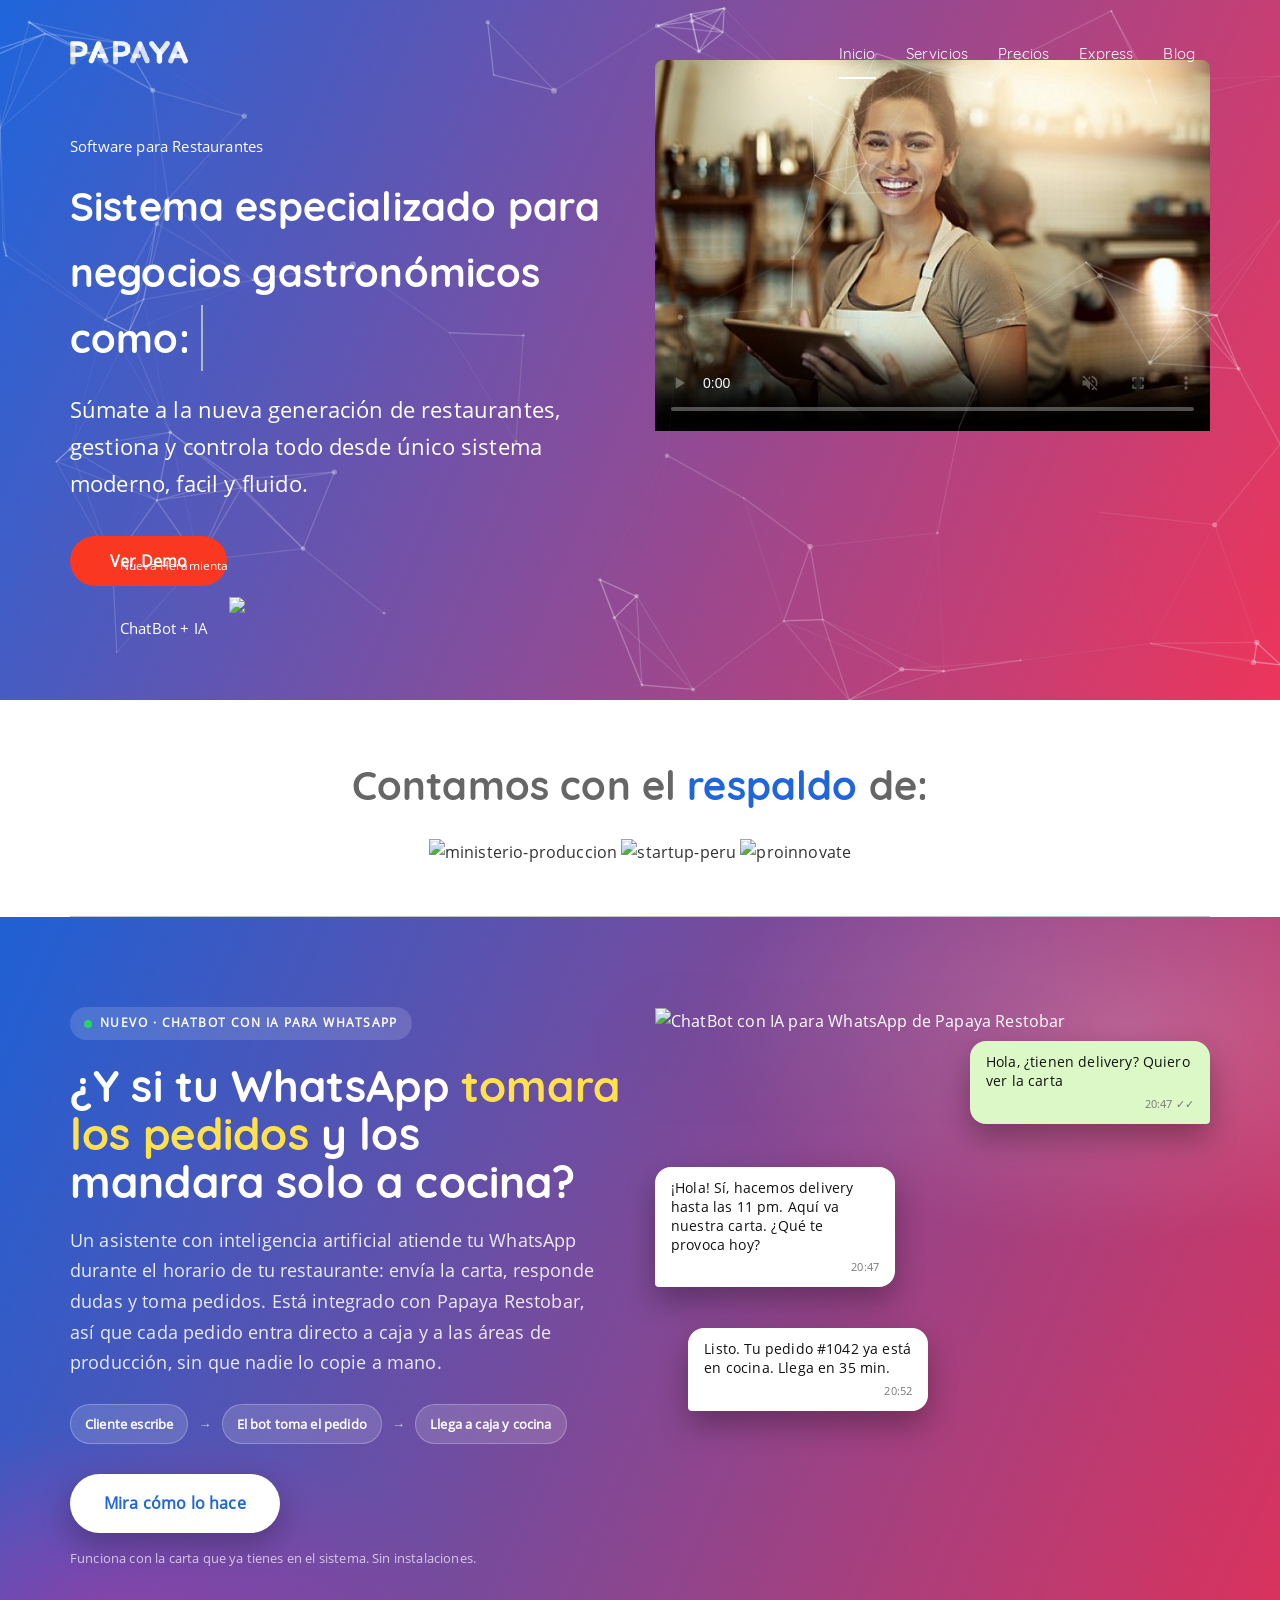
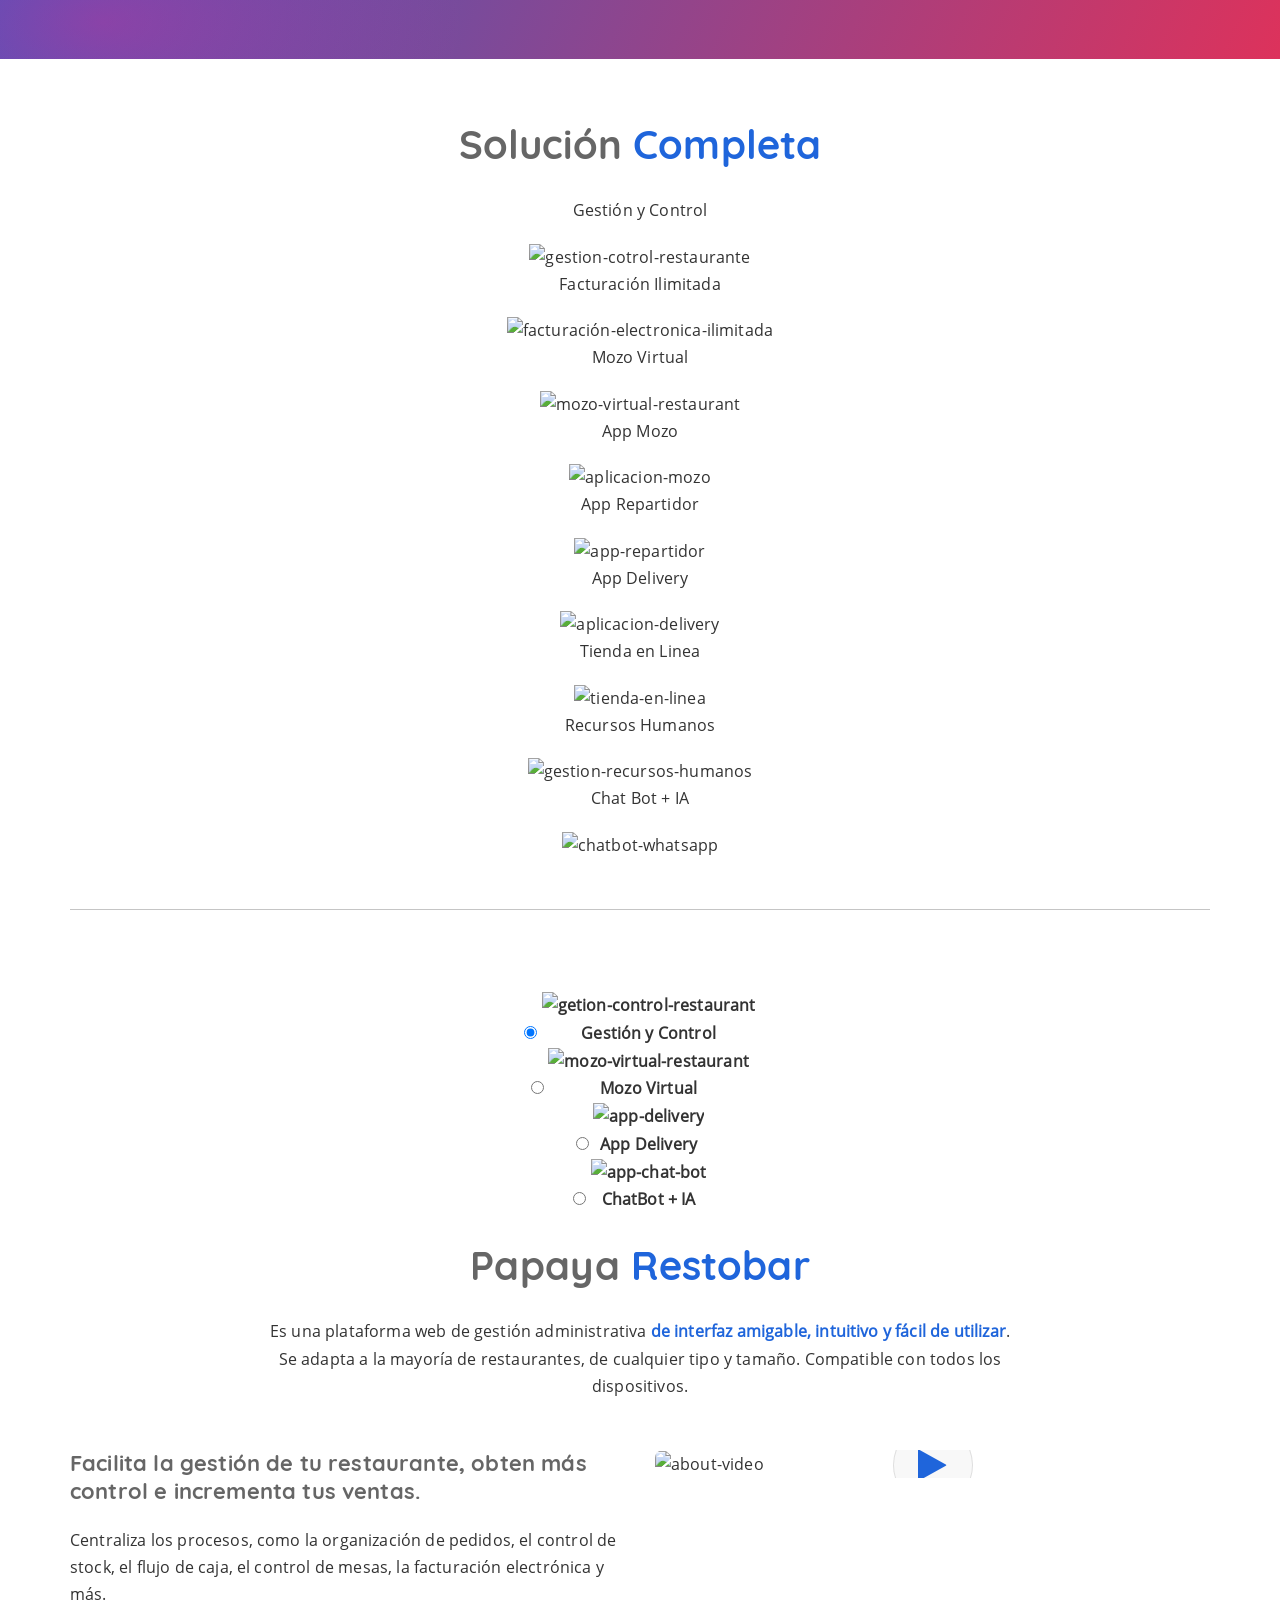
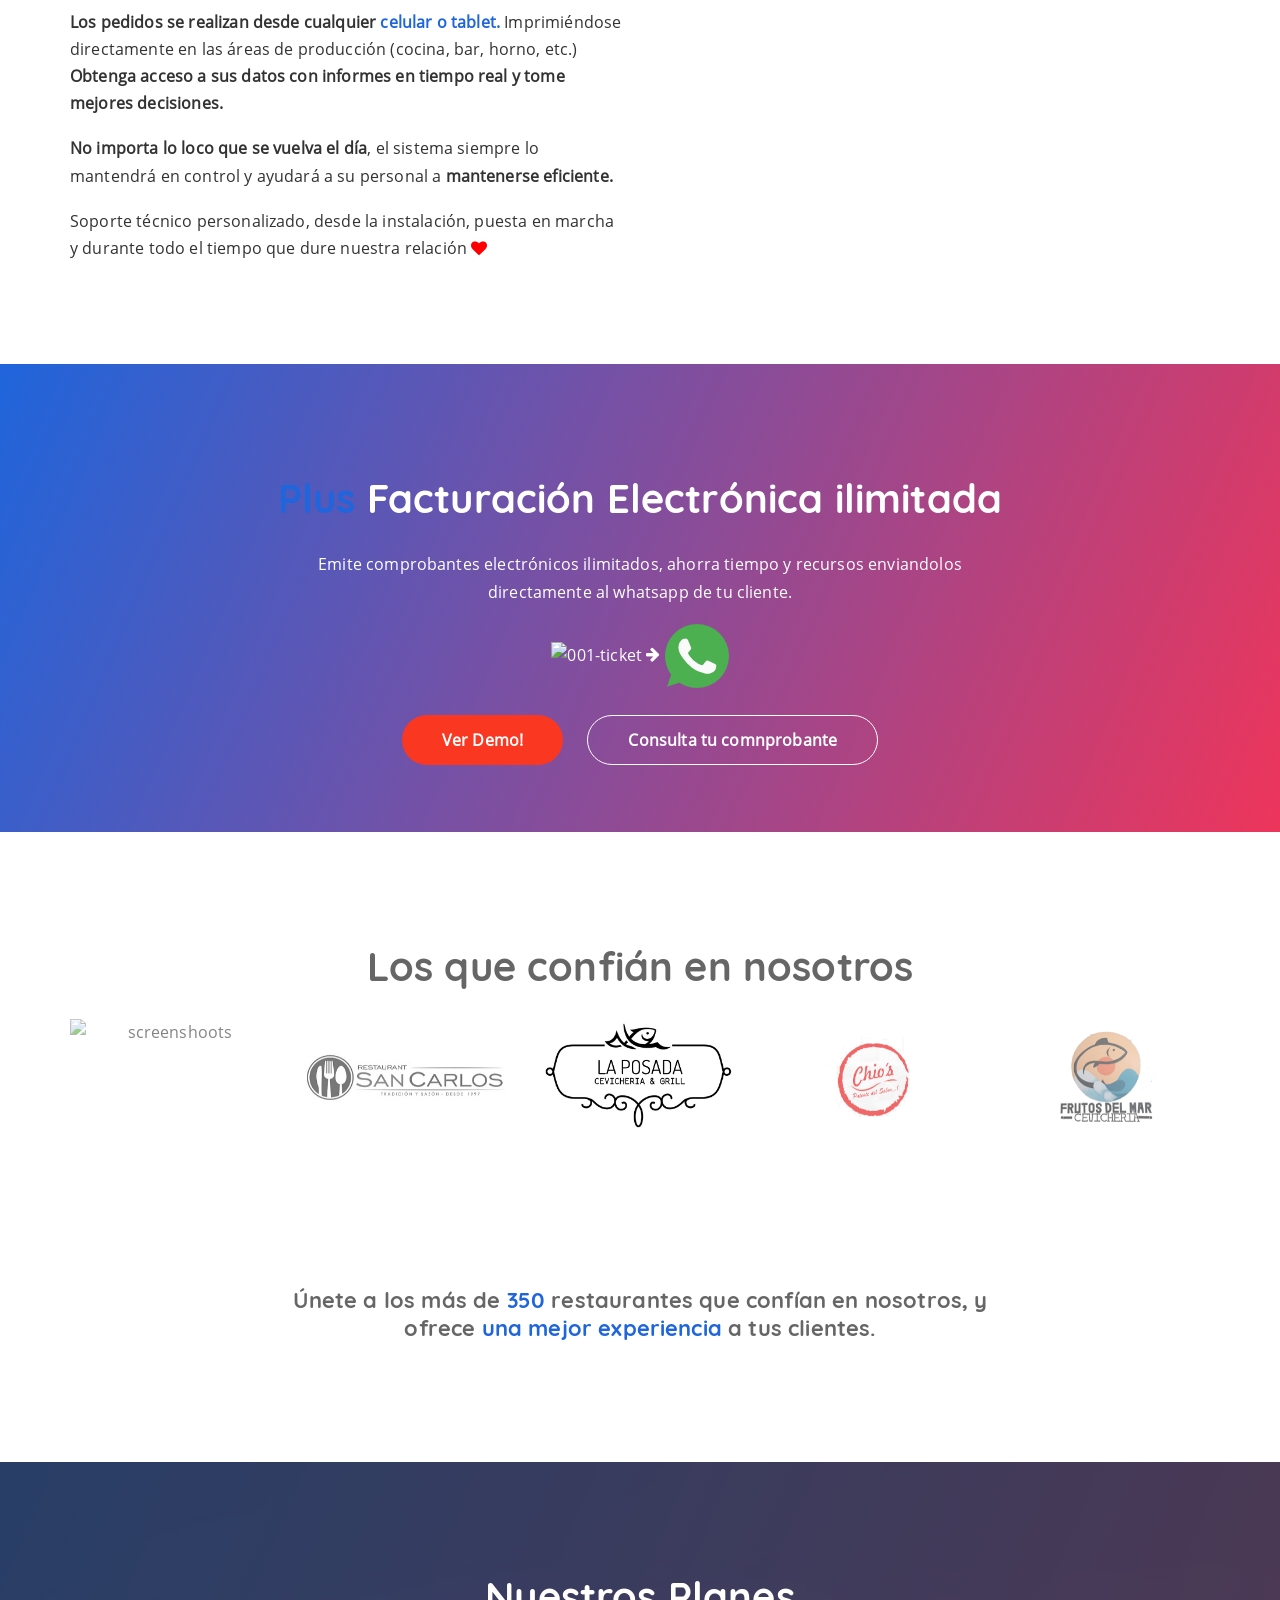
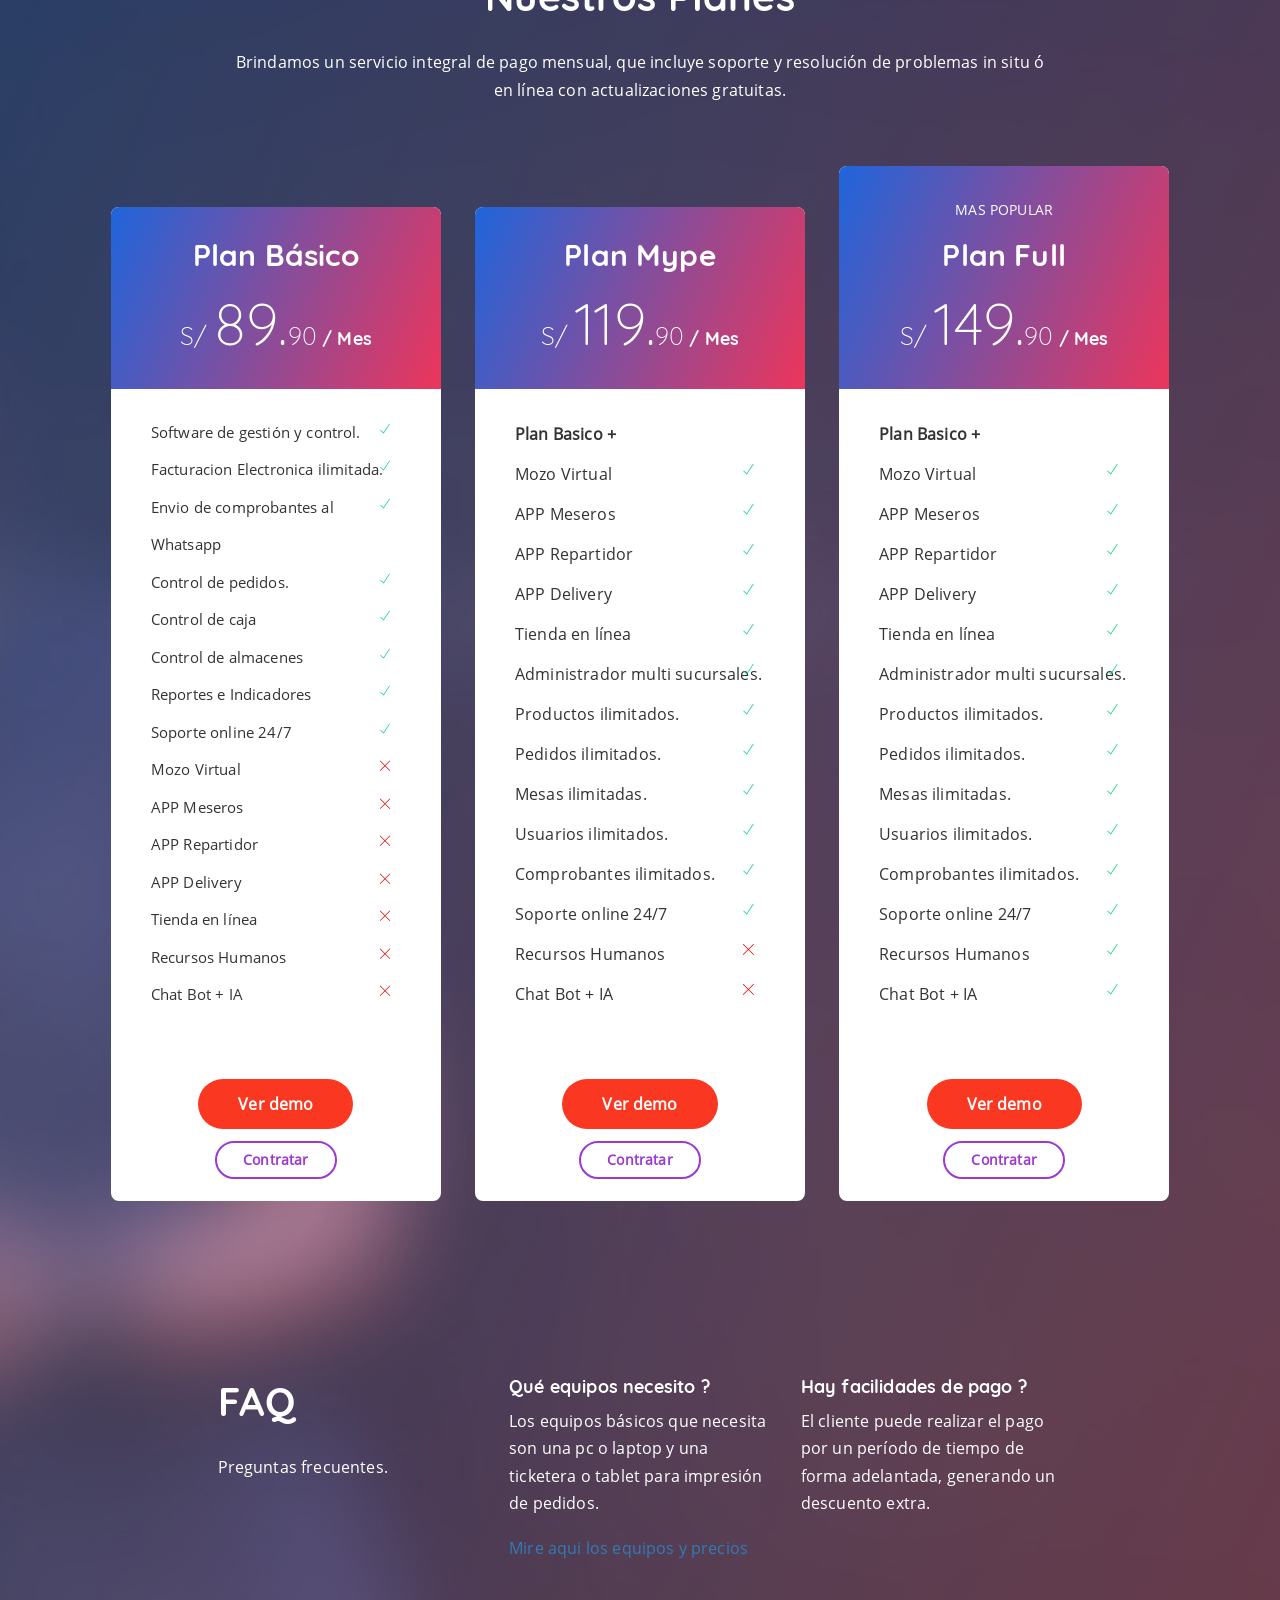
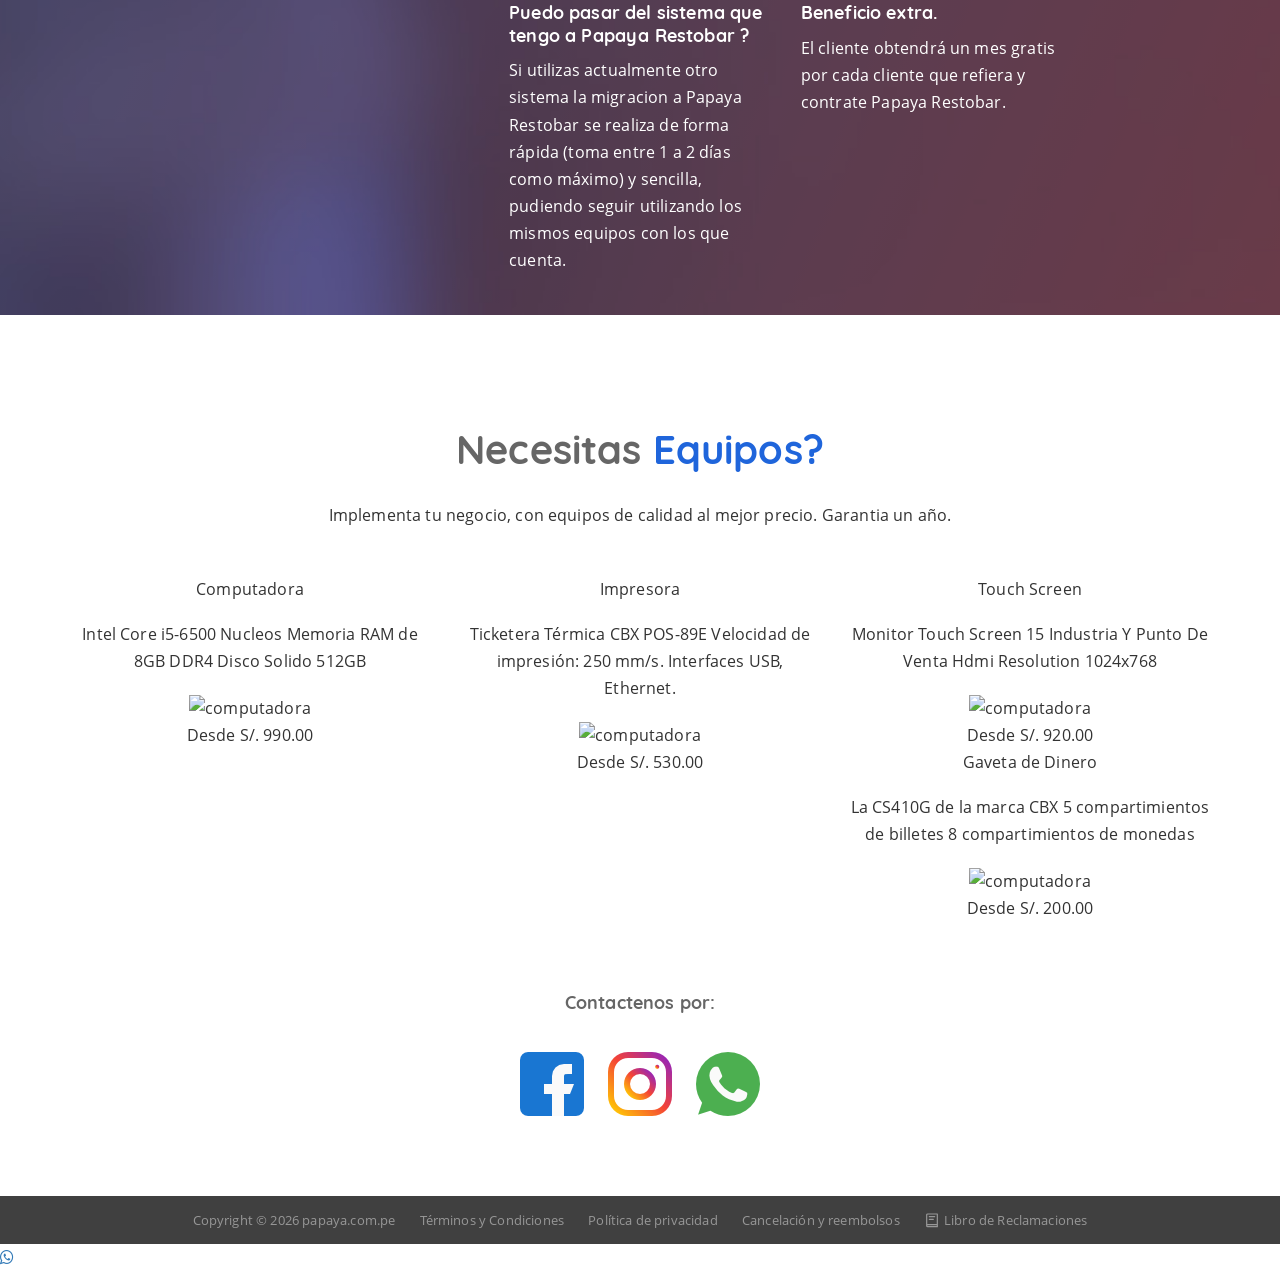
==== commit 30492656: "g ads" ====
--- a/index.html
+++ b/index.html
@@ -111,10 +111,18 @@
 		  gtag('js', new Date());
 
 		  gtag('config', 'AW-18576801506');
+		  // UTM/gclid del anuncio: se pasan a la demo para saber qué anuncio trajo cada lead
+		  var atribucion = new URLSearchParams();
+		  new URLSearchParams(location.search).forEach(function (v, k) { if (/^(utm_\w+|gclid)$/.test(k)) atribucion.set(k, v); });
 		  // Conversión solo cuando el visitante muestra interés real: WhatsApp o demo
 		  document.addEventListener('click', function (e) {
 		    var a = e.target.closest && e.target.closest('a[href*="wa.me"], a[href*="api.whatsapp.com"], a[href*="demo.papaya.com.pe"]');
 		    if (!a) return;
+		    if (a.hostname === 'demo.papaya.com.pe') {
+		      var url = new URL(a.href);
+		      atribucion.forEach(function (v, k) { if (!url.searchParams.has(k)) url.searchParams.set(k, v); });
+		      a.href = url.href;
+		    }
 		    var datos = {'send_to': 'AW-18576801506/RHMlCIGQ9LgdEOL9jZpF', 'value': 1.0, 'currency': 'PEN'};
 		    // Pestaña nueva: la página sigue viva, el envío no se pierde
 		    if (a.target === '_blank' || e.ctrlKey || e.metaKey || e.shiftKey) return gtag('event', 'conversion', datos);
